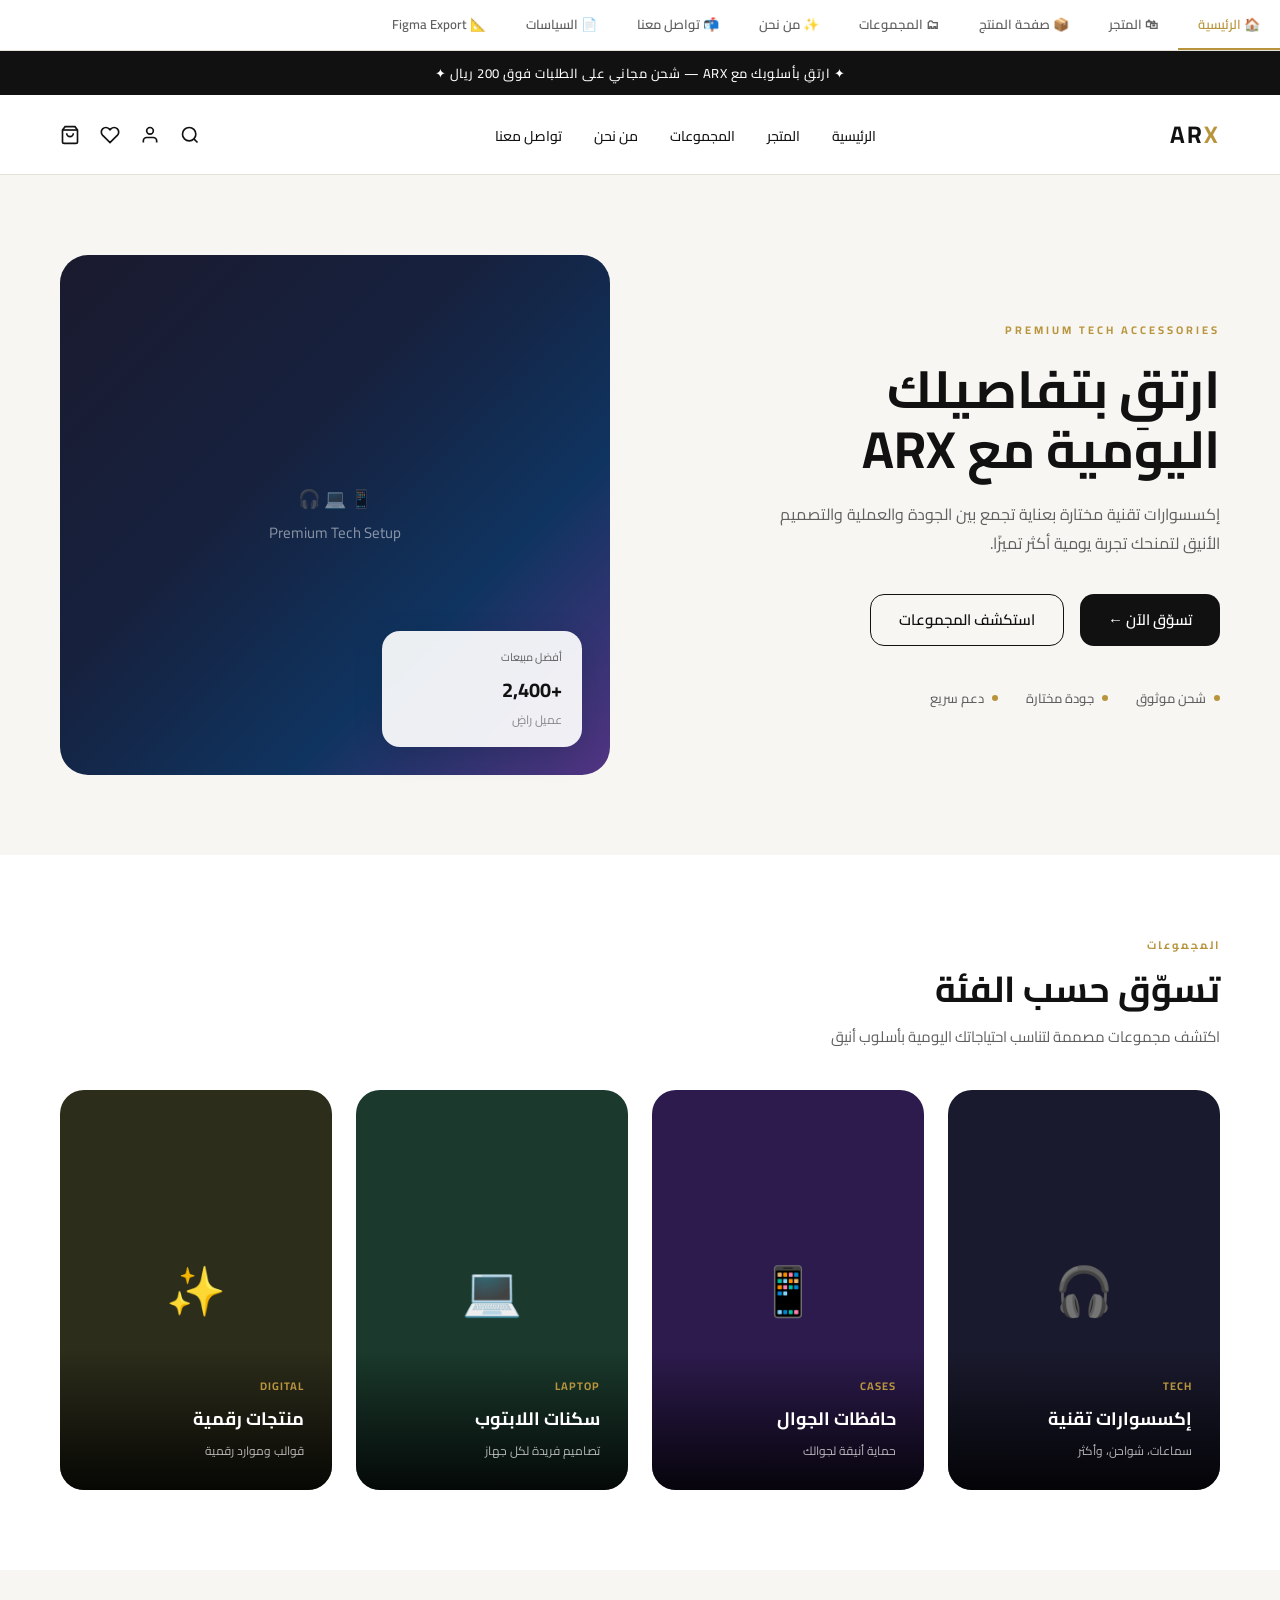
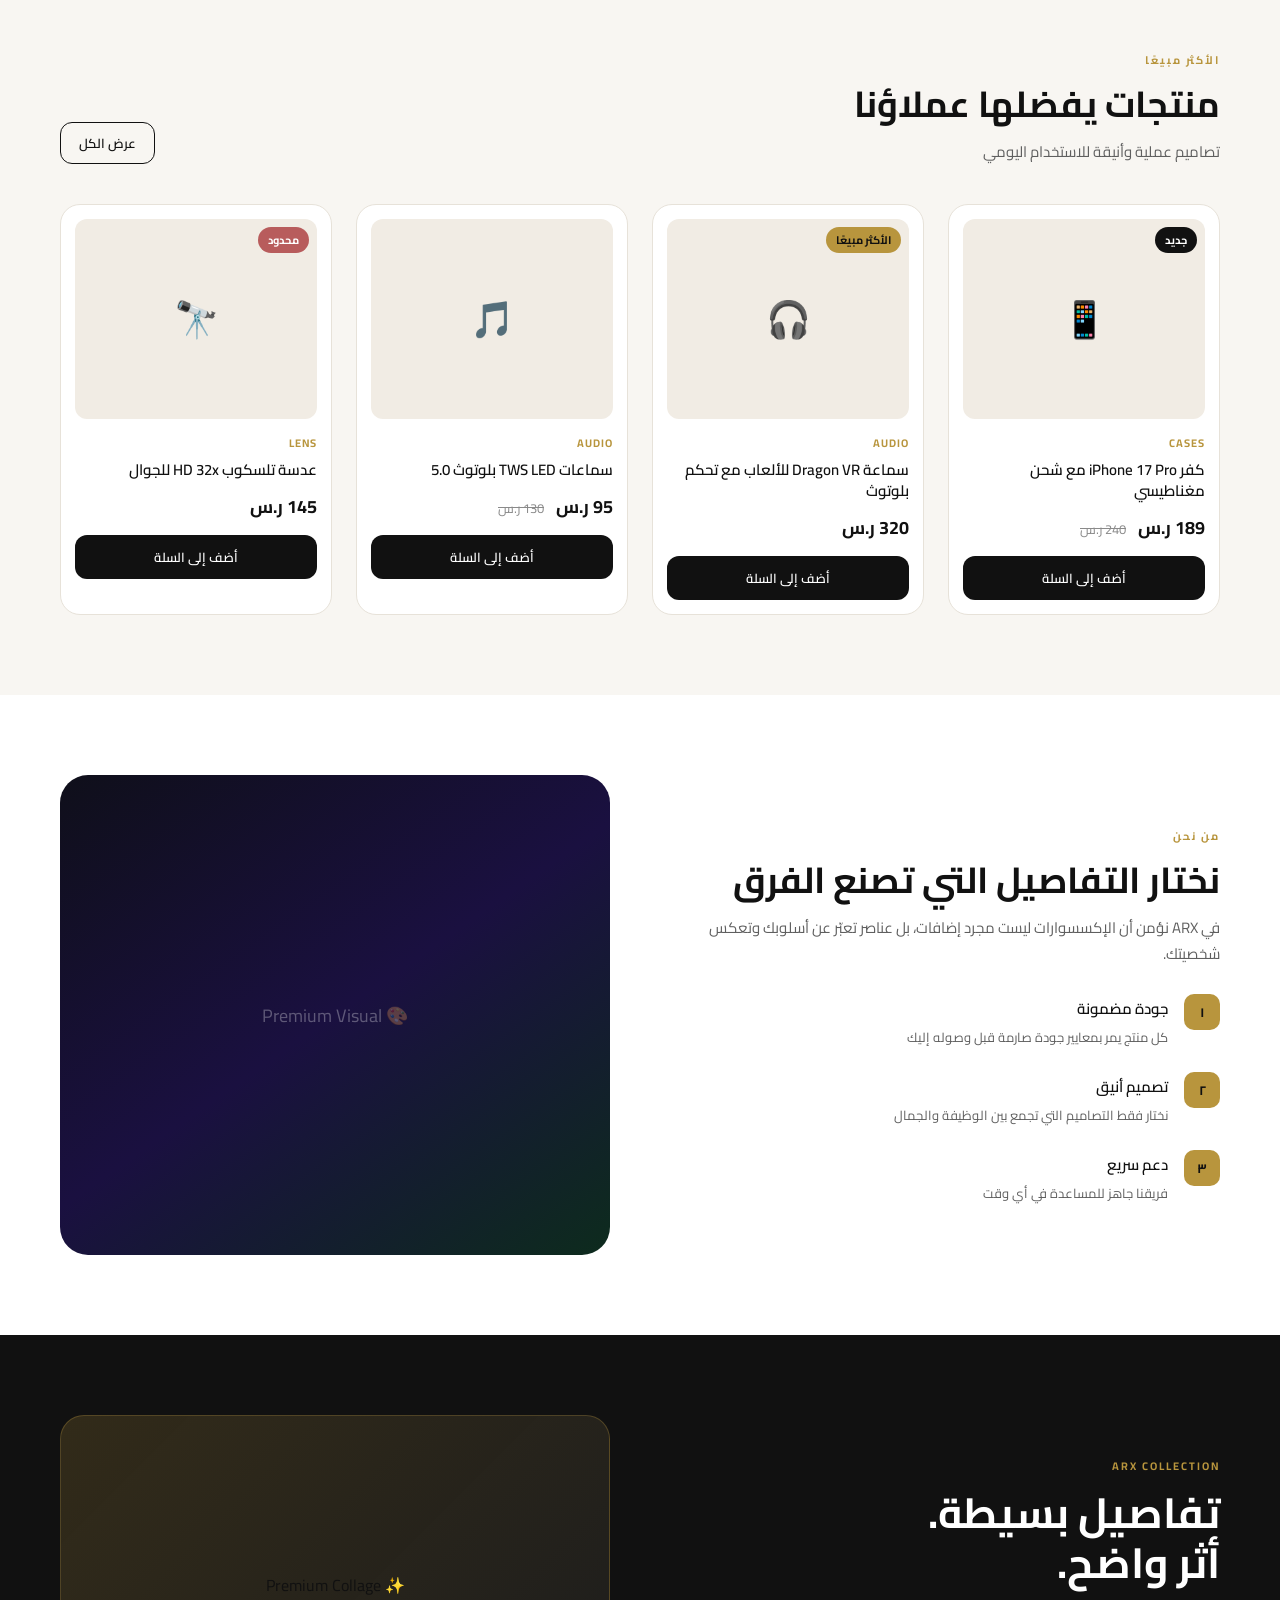
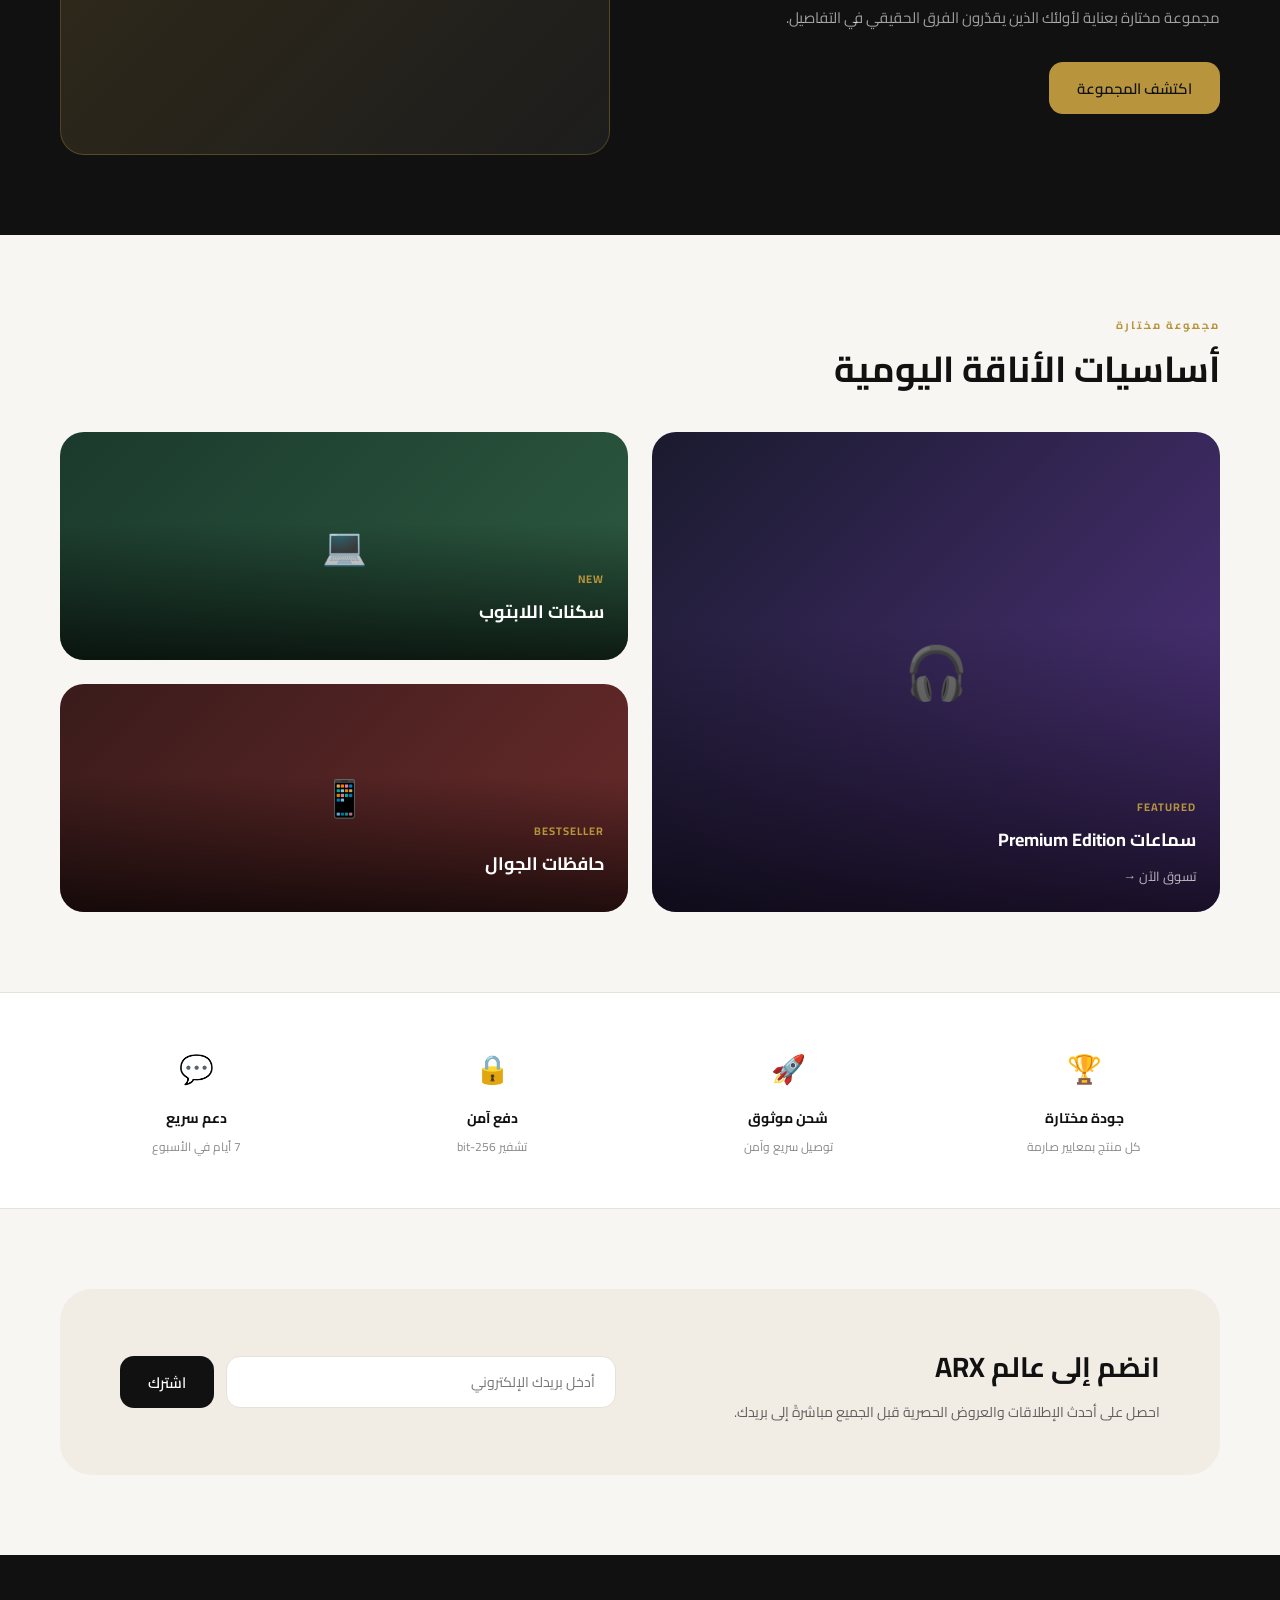
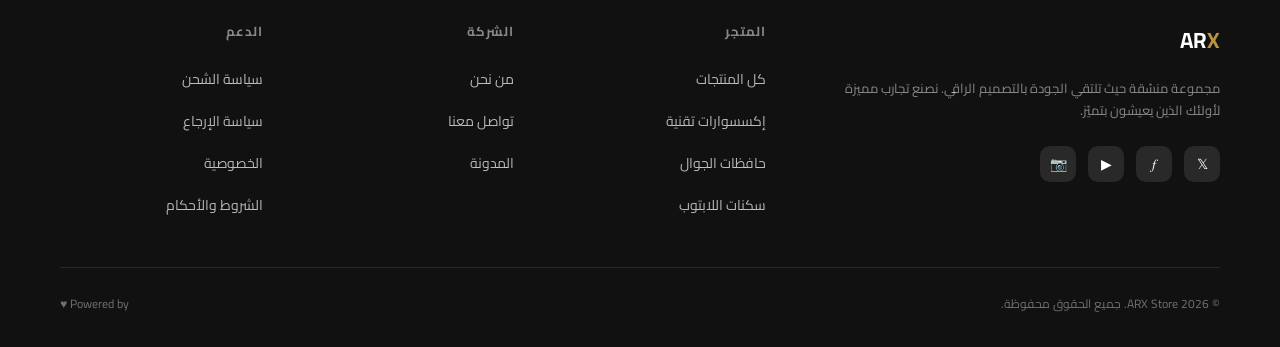
==== index.html @ 36299ff8 "renamed" ====
<!DOCTYPE html>
<html lang="ar" dir="rtl">
<head>
<meta charset="UTF-8">
<meta name="viewport" content="width=device-width, initial-scale=1.0">
<title>ARX — Premium Tech Accessories Redesign</title>
<style>
  @import url('https://fonts.googleapis.com/css2?family=Cairo:wght@400;500;600;700&display=swap');

  *{margin:0;padding:0;box-sizing:border-box;}
  :root{
    --black:#111111;--soft-black:#1C1C1C;--white:#FFFFFF;--warm-white:#F8F6F2;
    --gold:#B8953D;--gold-hover:#A78633;--beige:#E9E2D8;
    --gray:#5F5F5F;--gray2:#8A8A8A;--border:#E7E2D9;--card-bg:#F1ECE4;
    --success:#5E7A64;--error:#B85C5C;
    --r12:12px;--r18:18px;--r24:24px;--r32:32px;
  }
  body{font-family:'Cairo',sans-serif;background:var(--warm-white);color:var(--black);overflow-x:hidden;}

  /* NAV */
  .nav-tabs{display:flex;gap:0;border-bottom:1px solid var(--border);background:#fff;position:sticky;top:0;z-index:999;overflow-x:auto;}
  .nav-tabs button{padding:12px 20px;border:none;background:none;cursor:pointer;font-family:'Cairo',sans-serif;font-size:13px;font-weight:600;color:var(--gray);white-space:nowrap;border-bottom:2px solid transparent;transition:.2s;}
  .nav-tabs button.active{color:var(--gold);border-bottom:2px solid var(--gold);}

  .page{display:none;}
  .page.active{display:block;}

  /* ANNOUNCEMENT */
  .announcement{background:var(--black);color:#fff;text-align:center;padding:10px 20px;font-size:13px;font-weight:500;letter-spacing:.5px;}

  /* NAVBAR */
  .navbar{background:#fff;border-bottom:1px solid var(--border);padding:0 60px;display:flex;align-items:center;justify-content:space-between;height:80px;position:sticky;top:42px;z-index:990;}
  .navbar-logo{font-size:24px;font-weight:700;letter-spacing:2px;color:var(--black);}
  .navbar-logo span{color:var(--gold);}
  .navbar-links{display:flex;gap:32px;list-style:none;}
  .navbar-links a{text-decoration:none;color:var(--black);font-size:14px;font-weight:500;transition:.2s;}
  .navbar-links a:hover{color:var(--gold);}
  .navbar-icons{display:flex;gap:20px;align-items:center;}
  .navbar-icons svg{width:20px;height:20px;stroke:var(--black);fill:none;cursor:pointer;transition:.2s;}
  .navbar-icons svg:hover{stroke:var(--gold);}

  /* BUTTONS */
  .btn-primary{display:inline-flex;align-items:center;gap:8px;padding:0 28px;height:52px;border-radius:14px;background:var(--black);color:#fff;font-family:'Cairo',sans-serif;font-size:15px;font-weight:600;border:none;cursor:pointer;transition:.2s;}
  .btn-primary:hover{background:#333;}
  .btn-secondary{display:inline-flex;align-items:center;gap:8px;padding:0 28px;height:52px;border-radius:14px;background:transparent;color:var(--black);font-family:'Cairo',sans-serif;font-size:15px;font-weight:600;border:1.5px solid var(--black);cursor:pointer;transition:.2s;}
  .btn-secondary:hover{background:var(--black);color:#fff;}
  .btn-gold{display:inline-flex;align-items:center;gap:8px;padding:0 28px;height:52px;border-radius:14px;background:var(--gold);color:var(--black);font-family:'Cairo',sans-serif;font-size:15px;font-weight:600;border:none;cursor:pointer;transition:.2s;}
  .btn-gold:hover{background:var(--gold-hover);}
  .btn-outline-sm{padding:0 18px;height:42px;border-radius:12px;background:transparent;color:var(--black);font-family:'Cairo',sans-serif;font-size:13px;font-weight:600;border:1px solid var(--black);cursor:pointer;}

  /* SECTION LABEL */
  .section-label{font-size:11px;font-weight:700;letter-spacing:2px;color:var(--gold);text-transform:uppercase;margin-bottom:12px;}
  .section-title{font-size:36px;font-weight:700;line-height:1.25;margin-bottom:12px;}
  .section-subtitle{font-size:15px;color:var(--gray);line-height:1.7;}

  /* HERO */
  .hero{padding:80px 60px;display:grid;grid-template-columns:1fr 1fr;gap:60px;align-items:center;min-height:600px;background:var(--warm-white);}
  .hero-content{max-width:480px;}
  .hero-eyebrow{font-size:11px;font-weight:700;letter-spacing:3px;color:var(--gold);text-transform:uppercase;margin-bottom:20px;}
  .hero-title{font-size:52px;font-weight:700;line-height:1.15;margin-bottom:20px;color:var(--black);}
  .hero-subtitle{font-size:16px;color:var(--gray);line-height:1.8;margin-bottom:36px;}
  .hero-btns{display:flex;gap:16px;margin-bottom:40px;flex-wrap:wrap;}
  .hero-trust{display:flex;gap:28px;flex-wrap:wrap;}
  .trust-item{display:flex;align-items:center;gap:8px;font-size:13px;color:var(--gray);font-weight:500;}
  .trust-dot{width:6px;height:6px;border-radius:50%;background:var(--gold);}
  .hero-image-wrap{position:relative;height:520px;}
  .hero-image{width:100%;height:100%;border-radius:28px;background:linear-gradient(135deg,#1a1a2e 0%,#16213e 40%,#0f3460 70%,#533483 100%);display:flex;align-items:center;justify-content:center;overflow:hidden;}
  .hero-image-placeholder{color:#fff;font-size:18px;opacity:.5;text-align:center;}
  .hero-card{position:absolute;bottom:28px;right:28px;background:rgba(255,255,255,.92);backdrop-filter:blur(12px);border-radius:18px;padding:16px 20px;width:200px;box-shadow:0 8px 32px rgba(0,0,0,.12);}
  .hero-card-label{font-size:11px;color:var(--gray);margin-bottom:4px;}
  .hero-card-value{font-size:20px;font-weight:700;}
  .hero-card-sub{font-size:12px;color:var(--gray2);}

  /* CATEGORY SECTION */
  .section-full{padding:80px 60px;}
  .section-bg-white{background:#fff;}
  .section-bg-warm{background:var(--warm-white);}
  .section-bg-black{background:var(--black);}
  .section-head{display:flex;justify-content:space-between;align-items:flex-end;margin-bottom:40px;}
  .section-head-left{max-width:480px;}

  /* CATEGORY CARDS */
  .cat-grid{display:grid;grid-template-columns:repeat(4,1fr);gap:24px;}
  .cat-card{height:400px;border-radius:24px;overflow:hidden;position:relative;cursor:pointer;transition:.3s;}
  .cat-card:hover{transform:translateY(-6px);}
  .cat-card-bg{width:100%;height:100%;display:flex;align-items:center;justify-content:center;font-size:48px;}
  .cat-card-overlay{position:absolute;bottom:0;left:0;right:0;padding:28px;background:linear-gradient(to top,rgba(0,0,0,.85) 0%,transparent 100%);}
  .cat-card-tag{font-size:11px;color:var(--gold);font-weight:700;letter-spacing:1px;margin-bottom:6px;}
  .cat-card-title{font-size:18px;font-weight:700;color:#fff;margin-bottom:4px;}
  .cat-card-desc{font-size:12px;color:rgba(255,255,255,.7);}
  .cat-colors{background:#1a1a2e;} .cat-c2{background:#2d1b4e;} .cat-c3{background:#1b3a2d;} .cat-c4{background:#2d2d1b;}

  /* PRODUCT CARDS */
  .prod-grid{display:grid;grid-template-columns:repeat(4,1fr);gap:24px;}
  .prod-card{background:#fff;border-radius:20px;border:1px solid var(--border);padding:14px;cursor:pointer;transition:.3s;position:relative;}
  .prod-card:hover{transform:translateY(-4px);box-shadow:0 12px 40px rgba(0,0,0,.1);}
  .prod-img{height:200px;border-radius:12px;display:flex;align-items:center;justify-content:center;font-size:36px;margin-bottom:14px;background:var(--card-bg);}
  .prod-badge{position:absolute;top:22px;right:22px;height:26px;border-radius:999px;padding:0 10px;font-size:11px;font-weight:700;display:flex;align-items:center;}
  .badge-new{background:var(--black);color:#fff;}
  .badge-best{background:var(--gold);color:var(--black);}
  .badge-limited{background:var(--error);color:#fff;}
  .prod-cat{font-size:11px;color:var(--gold);font-weight:700;letter-spacing:1px;margin-bottom:6px;}
  .prod-name{font-size:15px;font-weight:600;margin-bottom:10px;line-height:1.4;}
  .prod-price{font-size:18px;font-weight:700;margin-bottom:12px;}
  .prod-price span{font-size:13px;color:var(--gray2);font-weight:400;margin-right:8px;text-decoration:line-through;}
  .prod-add{width:100%;height:44px;border-radius:12px;background:var(--black);color:#fff;font-family:'Cairo',sans-serif;font-size:13px;font-weight:600;border:none;cursor:pointer;transition:.2s;}
  .prod-add:hover{background:var(--gold);color:var(--black);}

  /* FEATURE CARDS */
  .feat-grid{display:grid;grid-template-columns:repeat(4,1fr);gap:20px;margin-top:40px;}
  .feat-card{background:#fff;border-radius:20px;padding:28px 24px;border:1px solid var(--border);}
  .feat-icon{width:48px;height:48px;border-radius:14px;background:var(--card-bg);display:flex;align-items:center;justify-content:center;font-size:22px;margin-bottom:16px;}
  .feat-title{font-size:15px;font-weight:700;margin-bottom:8px;}
  .feat-desc{font-size:13px;color:var(--gray);line-height:1.6;}

  /* WHY ARX */
  .why-grid{display:grid;grid-template-columns:1fr 1fr;gap:60px;align-items:center;}
  .why-items{display:flex;flex-direction:column;gap:24px;margin-top:28px;}
  .why-item{display:flex;gap:16px;align-items:flex-start;}
  .why-num{width:36px;height:36px;border-radius:10px;background:var(--gold);color:var(--black);font-weight:700;font-size:13px;display:flex;align-items:center;justify-content:center;flex-shrink:0;}
  .why-item-title{font-size:15px;font-weight:600;margin-bottom:4px;}
  .why-item-desc{font-size:13px;color:var(--gray);line-height:1.6;}
  .why-image{height:480px;border-radius:28px;background:linear-gradient(145deg,#0f0f1a,#1a1040,#0d2b1d);display:flex;align-items:center;justify-content:center;font-size:18px;color:rgba(255,255,255,.3);}

  /* PREMIUM BANNER */
  .premium-banner{padding:80px 60px;display:grid;grid-template-columns:1fr 1fr;gap:60px;align-items:center;}
  .premium-text .section-label{color:var(--gold);}
  .premium-title{font-size:42px;font-weight:700;line-height:1.2;margin-bottom:16px;color:#fff;}
  .premium-desc{font-size:15px;color:rgba(255,255,255,.6);margin-bottom:32px;line-height:1.7;}
  .premium-visual{height:340px;border-radius:24px;background:linear-gradient(135deg,rgba(184,149,61,.2),rgba(255,255,255,.05));border:1px solid rgba(184,149,61,.3);display:flex;align-items:center;justify-content:center;}

  /* TRUST BAR */
  .trust-bar{display:grid;grid-template-columns:repeat(4,1fr);gap:24px;padding:50px 60px;background:#fff;border-top:1px solid var(--border);border-bottom:1px solid var(--border);}
  .trust-item-center{text-align:center;}
  .trust-icon{font-size:28px;margin-bottom:10px;}
  .trust-name{font-size:14px;font-weight:700;margin-bottom:4px;}
  .trust-desc-sm{font-size:12px;color:var(--gray2);}

  /* NEWSLETTER */
  .newsletter{padding:80px 60px;}
  .newsletter-box{background:var(--card-bg);border-radius:32px;padding:52px 60px;display:grid;grid-template-columns:1fr 1fr;gap:48px;align-items:center;}
  .nl-title{font-size:28px;font-weight:700;margin-bottom:8px;}
  .nl-desc{font-size:14px;color:var(--gray);line-height:1.6;}
  .nl-form{display:flex;gap:12px;}
  .nl-input{flex:1;height:52px;border-radius:14px;border:1px solid var(--border);padding:0 20px;font-family:'Cairo',sans-serif;font-size:14px;background:#fff;outline:none;}
  .nl-input:focus{border-color:var(--gold);}

  /* FOOTER */
  .footer{background:var(--black);color:#fff;padding:64px 60px 32px;}
  .footer-grid{display:grid;grid-template-columns:2fr 1fr 1fr 1fr;gap:48px;margin-bottom:48px;}
  .footer-brand{font-size:22px;font-weight:700;margin-bottom:16px;}
  .footer-brand span{color:var(--gold);}
  .footer-tagline{font-size:13px;color:rgba(255,255,255,.5);line-height:1.7;margin-bottom:24px;}
  .footer-social{display:flex;gap:12px;}
  .social-btn{width:36px;height:36px;border-radius:10px;background:rgba(255,255,255,.1);display:flex;align-items:center;justify-content:center;cursor:pointer;font-size:14px;transition:.2s;}
  .social-btn:hover{background:var(--gold);color:var(--black);}
  .footer-col-title{font-size:13px;font-weight:700;color:rgba(255,255,255,.5);letter-spacing:1px;text-transform:uppercase;margin-bottom:20px;}
  .footer-links{list-style:none;display:flex;flex-direction:column;gap:12px;}
  .footer-links a{color:rgba(255,255,255,.7);text-decoration:none;font-size:14px;transition:.2s;}
  .footer-links a:hover{color:var(--gold);}
  .footer-bar{border-top:1px solid rgba(255,255,255,.1);padding-top:24px;display:flex;justify-content:space-between;align-items:center;font-size:12px;color:rgba(255,255,255,.4);}

  /* PAGE HEADER */
  .page-header{padding:60px 60px 40px;background:#fff;border-bottom:1px solid var(--border);}
  .breadcrumb{font-size:12px;color:var(--gray2);margin-bottom:16px;}
  .breadcrumb span{color:var(--gold);}
  .page-header h1{font-size:42px;font-weight:700;margin-bottom:8px;}
  .page-header p{font-size:15px;color:var(--gray);}

  /* SHOP */
  .shop-layout{display:grid;grid-template-columns:260px 1fr;gap:40px;padding:40px 60px;}
  .sidebar{position:sticky;top:140px;}
  .sidebar-section{margin-bottom:32px;}
  .sidebar-title{font-size:13px;font-weight:700;margin-bottom:16px;color:var(--black);}
  .filter-item{display:flex;align-items:center;gap:10px;margin-bottom:10px;cursor:pointer;font-size:13px;color:var(--gray);}
  .filter-check{width:16px;height:16px;border-radius:4px;border:1.5px solid var(--border);display:flex;align-items:center;justify-content:center;flex-shrink:0;}
  .filter-check.checked{background:var(--black);border-color:var(--black);color:#fff;font-size:10px;}
  .filter-sort{display:flex;align-items:center;justify-content:space-between;padding:12px 60px;background:#fff;border-bottom:1px solid var(--border);font-size:13px;}
  .sort-select{padding:6px 12px;border-radius:8px;border:1px solid var(--border);font-family:'Cairo',sans-serif;font-size:12px;}
  .shop-grid{display:grid;grid-template-columns:repeat(3,1fr);gap:24px;}

  /* PRODUCT PAGE */
  .product-layout{display:grid;grid-template-columns:1fr 1fr;gap:60px;padding:48px 60px;}
  .prod-gallery-main{height:520px;border-radius:24px;background:var(--card-bg);display:flex;align-items:center;justify-content:center;font-size:64px;margin-bottom:16px;}
  .prod-thumbs{display:grid;grid-template-columns:repeat(4,1fr);gap:12px;}
  .prod-thumb{height:80px;border-radius:12px;background:var(--card-bg);display:flex;align-items:center;justify-content:center;font-size:24px;cursor:pointer;border:2px solid transparent;transition:.2s;}
  .prod-thumb.active{border-color:var(--gold);}
  .prod-detail-cat{font-size:11px;color:var(--gold);font-weight:700;letter-spacing:2px;margin-bottom:12px;}
  .prod-detail-title{font-size:32px;font-weight:700;margin-bottom:16px;line-height:1.25;}
  .prod-detail-price{font-size:36px;font-weight:700;margin-bottom:20px;}
  .prod-detail-price .original{font-size:18px;color:var(--gray2);text-decoration:line-through;font-weight:400;margin-right:12px;}
  .prod-desc{font-size:14px;color:var(--gray);line-height:1.8;margin-bottom:28px;padding-bottom:28px;border-bottom:1px solid var(--border);}
  .variant-label{font-size:12px;font-weight:700;margin-bottom:10px;}
  .variant-options{display:flex;gap:10px;margin-bottom:24px;flex-wrap:wrap;}
  .variant-btn{padding:8px 16px;border-radius:10px;border:1.5px solid var(--border);font-family:'Cairo',sans-serif;font-size:13px;cursor:pointer;background:#fff;transition:.2s;}
  .variant-btn.active{border-color:var(--black);background:var(--black);color:#fff;}
  .qty-row{display:flex;align-items:center;gap:12px;margin-bottom:24px;}
  .qty-ctrl{display:flex;align-items:center;border:1.5px solid var(--border);border-radius:12px;overflow:hidden;}
  .qty-btn{width:40px;height:44px;border:none;background:none;font-size:18px;cursor:pointer;}
  .qty-val{width:48px;text-align:center;font-size:15px;font-weight:600;}
  .prod-actions{display:flex;flex-direction:column;gap:12px;margin-bottom:28px;}
  .btn-cart{width:100%;height:54px;border-radius:14px;background:var(--black);color:#fff;font-family:'Cairo',sans-serif;font-size:16px;font-weight:700;border:none;cursor:pointer;transition:.2s;}
  .btn-cart:hover{background:var(--soft-black);}
  .btn-buy{width:100%;height:54px;border-radius:14px;background:var(--gold);color:var(--black);font-family:'Cairo',sans-serif;font-size:16px;font-weight:700;border:none;cursor:pointer;}
  .prod-trust-row{display:flex;gap:20px;flex-wrap:wrap;}
  .prod-trust-tag{display:flex;align-items:center;gap:6px;font-size:12px;color:var(--gray);}

  /* TABS */
  .tabs{border-bottom:1px solid var(--border);display:flex;gap:0;padding:0 60px;background:#fff;}
  .tab-btn{padding:16px 24px;border:none;background:none;font-family:'Cairo',sans-serif;font-size:14px;font-weight:600;cursor:pointer;color:var(--gray);border-bottom:2px solid transparent;transition:.2s;}
  .tab-btn.active{color:var(--black);border-bottom-color:var(--black);}
  .tab-content{padding:40px 60px;background:#fff;}
  .tab-panel{display:none;}
  .tab-panel.active{display:block;}
  .policy-block{background:#fff;border:1px solid var(--border);border-radius:18px;padding:28px;margin-bottom:20px;}
  .policy-block h3{font-size:16px;font-weight:700;margin-bottom:12px;}
  .policy-block p{font-size:14px;color:var(--gray);line-height:1.8;}

  /* ABOUT */
  .about-hero{padding:80px 60px;display:grid;grid-template-columns:1fr 1fr;gap:60px;align-items:center;background:#fff;}
  .about-hero-title{font-size:52px;font-weight:700;line-height:1.15;margin-bottom:20px;}
  .about-hero-desc{font-size:16px;color:var(--gray);line-height:1.8;}
  .about-image{height:440px;border-radius:28px;background:linear-gradient(135deg,#1a1a2e,#533483);display:flex;align-items:center;justify-content:center;}
  .values-section{padding:80px 60px;background:var(--warm-white);}
  .values-grid{display:grid;grid-template-columns:repeat(4,1fr);gap:24px;margin-top:48px;}
  .value-card{background:#fff;border-radius:20px;padding:32px 24px;border:1px solid var(--border);text-align:center;}
  .value-icon{font-size:36px;margin-bottom:16px;}
  .value-title{font-size:16px;font-weight:700;margin-bottom:8px;}
  .value-desc{font-size:13px;color:var(--gray);line-height:1.6;}

  /* CONTACT */
  .contact-layout{display:grid;grid-template-columns:1fr 1.5fr;gap:48px;padding:48px 60px;}
  .contact-cards{display:flex;flex-direction:column;gap:16px;}
  .contact-card{background:#fff;border:1px solid var(--border);border-radius:18px;padding:24px;display:flex;gap:16px;align-items:flex-start;}
  .contact-icon{width:44px;height:44px;border-radius:14px;background:var(--card-bg);display:flex;align-items:center;justify-content:center;font-size:20px;flex-shrink:0;}
  .contact-card-title{font-size:14px;font-weight:700;margin-bottom:4px;}
  .contact-card-val{font-size:13px;color:var(--gray);}
  .contact-form-wrap{background:#fff;border:1px solid var(--border);border-radius:24px;padding:36px;}
  .form-row{display:grid;grid-template-columns:1fr 1fr;gap:16px;margin-bottom:16px;}
  .form-group{display:flex;flex-direction:column;gap:6px;margin-bottom:16px;}
  .form-label{font-size:12px;font-weight:700;color:var(--gray);}
  .form-input{height:52px;border-radius:14px;border:1px solid var(--border);padding:0 16px;font-family:'Cairo',sans-serif;font-size:14px;outline:none;transition:.2s;}
  .form-input:focus{border-color:var(--gold);}
  .form-textarea{height:140px;border-radius:14px;border:1px solid var(--border);padding:16px;font-family:'Cairo',sans-serif;font-size:14px;outline:none;resize:none;width:100%;transition:.2s;}
  .form-textarea:focus{border-color:var(--gold);}

  /* POLICIES */
  .policies-layout{display:grid;grid-template-columns:220px 1fr;gap:48px;padding:48px 60px;}
  .policy-nav{position:sticky;top:140px;}
  .policy-nav-item{display:block;padding:10px 14px;border-radius:10px;font-size:13px;font-weight:600;color:var(--gray);cursor:pointer;text-decoration:none;transition:.2s;margin-bottom:4px;}
  .policy-nav-item:hover,.policy-nav-item.active{background:var(--card-bg);color:var(--black);}
  .policy-nav-item.active{color:var(--gold);}

  /* DIVIDER */
  .section-divider{height:1px;background:var(--border);margin:0 60px;}

  /* FEATURED */
  .featured-grid{display:grid;grid-template-columns:1fr 1fr;gap:24px;}
  .feat-large{height:480px;border-radius:24px;overflow:hidden;position:relative;cursor:pointer;}
  .feat-stack{display:flex;flex-direction:column;gap:24px;}
  .feat-small{height:228px;border-radius:24px;overflow:hidden;position:relative;cursor:pointer;}
  .feat-card-bg{width:100%;height:100%;display:flex;align-items:center;justify-content:center;font-size:52px;}
  .feat-card-bg-sm{width:100%;height:100%;display:flex;align-items:center;justify-content:center;font-size:36px;}
  .feat-overlay{position:absolute;inset:0;background:linear-gradient(to top,rgba(0,0,0,.7) 0%,transparent 60%);padding:24px;display:flex;flex-direction:column;justify-content:flex-end;}
  .feat-overlay-label{font-size:11px;color:var(--gold);font-weight:700;letter-spacing:1px;margin-bottom:6px;}
  .feat-overlay-title{font-size:18px;font-weight:700;color:#fff;margin-bottom:8px;}
  .feat-overlay-link{font-size:13px;color:rgba(255,255,255,.7);}

  /* PAGINATION */
  .pagination{display:flex;justify-content:center;gap:8px;padding:40px 0;}
  .page-btn{width:40px;height:40px;border-radius:10px;border:1px solid var(--border);background:#fff;font-family:'Cairo',sans-serif;font-size:14px;cursor:pointer;transition:.2s;}
  .page-btn.active{background:var(--black);color:#fff;border-color:var(--black);}
  .page-btn:hover:not(.active){background:var(--card-bg);}

  /* FIGMA EXPORT */
  .figma-banner{background:linear-gradient(135deg,#1a1a2e,#533483);color:#fff;padding:24px 60px;display:flex;align-items:center;justify-content:space-between;}
  .figma-text h3{font-size:18px;font-weight:700;margin-bottom:4px;}
  .figma-text p{font-size:13px;opacity:.7;}
  .figma-btn{padding:0 28px;height:46px;border-radius:12px;background:var(--gold);color:var(--black);font-family:'Cairo',sans-serif;font-weight:700;font-size:14px;border:none;cursor:pointer;}

  /* COLLECTIONS */
  .collections-grid{display:grid;grid-template-columns:repeat(3,1fr);gap:28px;padding:40px 60px;}
  .coll-card{border-radius:24px;overflow:hidden;height:380px;position:relative;cursor:pointer;transition:.3s;}
  .coll-card:hover{transform:translateY(-6px);}
  .coll-bg{width:100%;height:100%;display:flex;align-items:center;justify-content:center;font-size:56px;}
  .coll-overlay{position:absolute;inset:0;background:linear-gradient(to top,rgba(0,0,0,.82) 0%,transparent 55%);padding:28px;display:flex;flex-direction:column;justify-content:flex-end;}
  .coll-tag{font-size:11px;color:var(--gold);font-weight:700;letter-spacing:1px;margin-bottom:8px;}
  .coll-title{font-size:22px;font-weight:700;color:#fff;margin-bottom:8px;}
  .coll-desc{font-size:13px;color:rgba(255,255,255,.65);margin-bottom:16px;}
  .coll-cta{display:inline-flex;align-items:center;gap:6px;font-size:13px;font-weight:700;color:#fff;border-bottom:1px solid rgba(255,255,255,.4);padding-bottom:2px;}
</style>
</head>
<body>

<!-- PAGE NAVIGATION TABS -->
<div class="nav-tabs">
  <button class="active" onclick="showPage('home',this)">🏠 الرئيسية</button>
  <button onclick="showPage('shop',this)">🛍 المتجر</button>
  <button onclick="showPage('product',this)">📦 صفحة المنتج</button>
  <button onclick="showPage('collections',this)">🗂 المجموعات</button>
  <button onclick="showPage('about',this)">✨ من نحن</button>
  <button onclick="showPage('contact',this)">📬 تواصل معنا</button>
  <button onclick="showPage('policies',this)">📄 السياسات</button>
  <button onclick="showPage('figma',this)">📐 Figma Export</button>
</div>

<!-- ===== HOME ===== -->
<div id="page-home" class="page active">

  <div class="announcement">✦ ارتقِ بأسلوبك مع ARX — شحن مجاني على الطلبات فوق 200 ريال ✦</div>

  <nav class="navbar">
    <div class="navbar-logo">AR<span>X</span></div>
    <ul class="navbar-links">
      <li><a href="#">الرئيسية</a></li>
      <li><a href="#">المتجر</a></li>
      <li><a href="#">المجموعات</a></li>
      <li><a href="#">من نحن</a></li>
      <li><a href="#">تواصل معنا</a></li>
    </ul>
    <div class="navbar-icons">
      <svg viewBox="0 0 24 24" stroke-width="2"><circle cx="11" cy="11" r="8"/><path d="M21 21l-4.35-4.35"/></svg>
      <svg viewBox="0 0 24 24" stroke-width="2"><path d="M20 21v-2a4 4 0 0 0-4-4H8a4 4 0 0 0-4 4v2"/><circle cx="12" cy="7" r="4"/></svg>
      <svg viewBox="0 0 24 24" stroke-width="2"><path d="M20.84 4.61a5.5 5.5 0 0 0-7.78 0L12 5.67l-1.06-1.06a5.5 5.5 0 0 0-7.78 7.78l1.06 1.06L12 21.23l7.78-7.78 1.06-1.06a5.5 5.5 0 0 0 0-7.78z"/></svg>
      <svg viewBox="0 0 24 24" stroke-width="2"><path d="M6 2L3 6v14a2 2 0 0 0 2 2h14a2 2 0 0 0 2-2V6l-3-4z"/><line x1="3" y1="6" x2="21" y2="6"/><path d="M16 10a4 4 0 0 1-8 0"/></svg>
    </div>
  </nav>

  <!-- HERO -->
  <section class="hero">
    <div class="hero-content">
      <div class="hero-eyebrow">PREMIUM TECH ACCESSORIES</div>
      <h1 class="hero-title">ارتقِ بتفاصيلك اليومية مع ARX</h1>
      <p class="hero-subtitle">إكسسوارات تقنية مختارة بعناية تجمع بين الجودة والعملية والتصميم الأنيق لتمنحك تجربة يومية أكثر تميزًا.</p>
      <div class="hero-btns">
        <button class="btn-primary">تسوّق الآن ←</button>
        <button class="btn-secondary">استكشف المجموعات</button>
      </div>
      <div class="hero-trust">
        <div class="trust-item"><div class="trust-dot"></div>شحن موثوق</div>
        <div class="trust-item"><div class="trust-dot"></div>جودة مختارة</div>
        <div class="trust-item"><div class="trust-dot"></div>دعم سريع</div>
      </div>
    </div>
    <div class="hero-image-wrap">
      <div class="hero-image">
        <div class="hero-image-placeholder">📱 💻 🎧<br><small>Premium Tech Setup</small></div>
      </div>
      <div class="hero-card">
        <div class="hero-card-label">أفضل مبيعات</div>
        <div class="hero-card-value">+2,400</div>
        <div class="hero-card-sub">عميل راضٍ</div>
      </div>
    </div>
  </section>

  <!-- CATEGORIES -->
  <section class="section-full section-bg-white">
    <div class="section-head">
      <div class="section-head-left">
        <div class="section-label">المجموعات</div>
        <h2 class="section-title">تسوّق حسب الفئة</h2>
        <p class="section-subtitle">اكتشف مجموعات مصممة لتناسب احتياجاتك اليومية بأسلوب أنيق</p>
      </div>
    </div>
    <div class="cat-grid">
      <div class="cat-card cat-colors">
        <div class="cat-card-bg cat-colors">🎧</div>
        <div class="cat-card-overlay">
          <div class="cat-card-tag">TECH</div>
          <div class="cat-card-title">إكسسوارات تقنية</div>
          <div class="cat-card-desc">سماعات، شواحن، وأكثر</div>
        </div>
      </div>
      <div class="cat-card cat-c2">
        <div class="cat-card-bg cat-c2">📱</div>
        <div class="cat-card-overlay">
          <div class="cat-card-tag">CASES</div>
          <div class="cat-card-title">حافظات الجوال</div>
          <div class="cat-card-desc">حماية أنيقة لجوالك</div>
        </div>
      </div>
      <div class="cat-card cat-c3">
        <div class="cat-card-bg cat-c3">💻</div>
        <div class="cat-card-overlay">
          <div class="cat-card-tag">LAPTOP</div>
          <div class="cat-card-title">سكنات اللابتوب</div>
          <div class="cat-card-desc">تصاميم فريدة لكل جهاز</div>
        </div>
      </div>
      <div class="cat-card cat-c4">
        <div class="cat-card-bg cat-c4">✨</div>
        <div class="cat-card-overlay">
          <div class="cat-card-tag">DIGITAL</div>
          <div class="cat-card-title">منتجات رقمية</div>
          <div class="cat-card-desc">قوالب وموارد رقمية</div>
        </div>
      </div>
    </div>
  </section>

  <!-- BEST SELLERS -->
  <section class="section-full section-bg-warm">
    <div class="section-head">
      <div class="section-head-left">
        <div class="section-label">الأكثر مبيعًا</div>
        <h2 class="section-title">منتجات يفضلها عملاؤنا</h2>
        <p class="section-subtitle">تصاميم عملية وأنيقة للاستخدام اليومي</p>
      </div>
      <button class="btn-outline-sm">عرض الكل</button>
    </div>
    <div class="prod-grid">
      <div class="prod-card">
        <div class="prod-badge badge-new">جديد</div>
        <div class="prod-img">📱</div>
        <div class="prod-cat">CASES</div>
        <div class="prod-name">كفر iPhone 17 Pro مع شحن مغناطيسي</div>
        <div class="prod-price">189 ر.س <span>240 ر.س</span></div>
        <button class="prod-add">أضف إلى السلة</button>
      </div>
      <div class="prod-card">
        <div class="prod-badge badge-best">الأكثر مبيعًا</div>
        <div class="prod-img">🎧</div>
        <div class="prod-cat">AUDIO</div>
        <div class="prod-name">سماعة Dragon VR للألعاب مع تحكم بلوتوث</div>
        <div class="prod-price">320 ر.س</div>
        <button class="prod-add">أضف إلى السلة</button>
      </div>
      <div class="prod-card">
        <div class="prod-img">🎵</div>
        <div class="prod-cat">AUDIO</div>
        <div class="prod-name">سماعات TWS LED بلوتوث 5.0</div>
        <div class="prod-price">95 ر.س <span>130 ر.س</span></div>
        <button class="prod-add">أضف إلى السلة</button>
      </div>
      <div class="prod-card">
        <div class="prod-badge badge-limited">محدود</div>
        <div class="prod-img">🔭</div>
        <div class="prod-cat">LENS</div>
        <div class="prod-name">عدسة تلسكوب HD 32x للجوال</div>
        <div class="prod-price">145 ر.س</div>
        <button class="prod-add">أضف إلى السلة</button>
      </div>
    </div>
  </section>

  <!-- WHY ARX -->
  <section class="section-full section-bg-white">
    <div class="why-grid">
      <div>
        <div class="section-label">من نحن</div>
        <h2 class="section-title">نختار التفاصيل التي تصنع الفرق</h2>
        <p class="section-subtitle">في ARX نؤمن أن الإكسسوارات ليست مجرد إضافات، بل عناصر تعبّر عن أسلوبك وتعكس شخصيتك.</p>
        <div class="why-items">
          <div class="why-item">
            <div class="why-num">١</div>
            <div><div class="why-item-title">جودة مضمونة</div><div class="why-item-desc">كل منتج يمر بمعايير جودة صارمة قبل وصوله إليك</div></div>
          </div>
          <div class="why-item">
            <div class="why-num">٢</div>
            <div><div class="why-item-title">تصميم أنيق</div><div class="why-item-desc">نختار فقط التصاميم التي تجمع بين الوظيفة والجمال</div></div>
          </div>
          <div class="why-item">
            <div class="why-num">٣</div>
            <div><div class="why-item-title">دعم سريع</div><div class="why-item-desc">فريقنا جاهز للمساعدة في أي وقت</div></div>
          </div>
        </div>
      </div>
      <div class="why-image">🎨 Premium Visual</div>
    </div>
  </section>

  <!-- PREMIUM BANNER -->
  <section class="section-bg-black">
    <div class="premium-banner">
      <div class="premium-text">
        <div class="section-label">ARX COLLECTION</div>
        <h2 class="premium-title">تفاصيل بسيطة.<br>أثر واضح.</h2>
        <p class="premium-desc">مجموعة مختارة بعناية لأولئك الذين يقدّرون الفرق الحقيقي في التفاصيل.</p>
        <button class="btn-gold">اكتشف المجموعة</button>
      </div>
      <div class="premium-visual">✨ Premium Collage</div>
    </div>
  </section>

  <!-- FEATURED COLLECTION -->
  <section class="section-full section-bg-warm">
    <div style="margin-bottom:40px">
      <div class="section-label">مجموعة مختارة</div>
      <h2 class="section-title">أساسيات الأناقة اليومية</h2>
    </div>
    <div class="featured-grid">
      <div class="feat-large" style="background:linear-gradient(135deg,#1a1a2e,#533483)">
        <div class="feat-card-bg">🎧</div>
        <div class="feat-overlay">
          <div class="feat-overlay-label">FEATURED</div>
          <div class="feat-overlay-title">سماعات Premium Edition</div>
          <div class="feat-overlay-link">تسوق الآن →</div>
        </div>
      </div>
      <div class="feat-stack">
        <div class="feat-small" style="background:linear-gradient(135deg,#1b3a2d,#2d5a40)">
          <div class="feat-card-bg-sm">💻</div>
          <div class="feat-overlay">
            <div class="feat-overlay-label">NEW</div>
            <div class="feat-overlay-title">سكنات اللابتوب</div>
          </div>
        </div>
        <div class="feat-small" style="background:linear-gradient(135deg,#3a1b1b,#6b2b2b)">
          <div class="feat-card-bg-sm">📱</div>
          <div class="feat-overlay">
            <div class="feat-overlay-label">BESTSELLER</div>
            <div class="feat-overlay-title">حافظات الجوال</div>
          </div>
        </div>
      </div>
    </div>
  </section>

  <!-- TRUST BAR -->
  <div class="trust-bar">
    <div class="trust-item-center"><div class="trust-icon">🏆</div><div class="trust-name">جودة مختارة</div><div class="trust-desc-sm">كل منتج بمعايير صارمة</div></div>
    <div class="trust-item-center"><div class="trust-icon">🚀</div><div class="trust-name">شحن موثوق</div><div class="trust-desc-sm">توصيل سريع وآمن</div></div>
    <div class="trust-item-center"><div class="trust-icon">🔒</div><div class="trust-name">دفع آمن</div><div class="trust-desc-sm">تشفير 256-bit</div></div>
    <div class="trust-item-center"><div class="trust-icon">💬</div><div class="trust-name">دعم سريع</div><div class="trust-desc-sm">7 أيام في الأسبوع</div></div>
  </div>

  <!-- NEWSLETTER -->
  <div class="newsletter section-bg-warm">
    <div class="newsletter-box">
      <div>
        <h3 class="nl-title">انضم إلى عالم ARX</h3>
        <p class="nl-desc">احصل على أحدث الإطلاقات والعروض الحصرية قبل الجميع مباشرةً إلى بريدك.</p>
      </div>
      <div>
        <div class="nl-form">
          <input class="nl-input" type="email" placeholder="أدخل بريدك الإلكتروني" />
          <button class="btn-primary">اشترك</button>
        </div>
      </div>
    </div>
  </div>

  <!-- FOOTER -->
  <footer class="footer">
    <div class="footer-grid">
      <div>
        <div class="footer-brand">AR<span>X</span></div>
        <p class="footer-tagline">مجموعة منسّقة حيث تلتقي الجودة بالتصميم الراقي. نصنع تجارب مميزة لأولئك الذين يعيشون بتميّز.</p>
        <div class="footer-social">
          <div class="social-btn">𝕏</div>
          <div class="social-btn">𝑓</div>
          <div class="social-btn">▶</div>
          <div class="social-btn">📷</div>
        </div>
      </div>
      <div>
        <div class="footer-col-title">المتجر</div>
        <ul class="footer-links">
          <li><a href="#">كل المنتجات</a></li>
          <li><a href="#">إكسسوارات تقنية</a></li>
          <li><a href="#">حافظات الجوال</a></li>
          <li><a href="#">سكنات اللابتوب</a></li>
        </ul>
      </div>
      <div>
        <div class="footer-col-title">الشركة</div>
        <ul class="footer-links">
          <li><a href="#">من نحن</a></li>
          <li><a href="#">تواصل معنا</a></li>
          <li><a href="#">المدونة</a></li>
        </ul>
      </div>
      <div>
        <div class="footer-col-title">الدعم</div>
        <ul class="footer-links">
          <li><a href="#">سياسة الشحن</a></li>
          <li><a href="#">سياسة الإرجاع</a></li>
          <li><a href="#">الخصوصية</a></li>
          <li><a href="#">الشروط والأحكام</a></li>
        </ul>
      </div>
    </div>
    <div class="footer-bar">
      <span>© 2026 ARX Store. جميع الحقوق محفوظة.</span>
      <span>Powered by ♥</span>
    </div>
  </footer>
</div>

<!-- ===== SHOP ===== -->
<div id="page-shop" class="page">
  <div class="announcement">✦ تسوق الآن واستمتع بشحن مجاني على الطلبات فوق 200 ريال ✦</div>
  <nav class="navbar">
    <div class="navbar-logo">AR<span>X</span></div>
    <ul class="navbar-links"><li><a href="#">الرئيسية</a></li><li><a href="#" style="color:var(--gold)">المتجر</a></li><li><a href="#">المجموعات</a></li><li><a href="#">من نحن</a></li></ul>
    <div class="navbar-icons"><svg viewBox="0 0 24 24" stroke-width="2"><circle cx="11" cy="11" r="8"/><path d="M21 21l-4.35-4.35"/></svg></div>
  </nav>
  <div class="page-header">
    <div class="breadcrumb">الرئيسية <span>/ المتجر</span></div>
    <h1>المتجر</h1>
    <p>اكتشف مجموعتنا المختارة من الإكسسوارات التقنية الراقية</p>
  </div>
  <div class="filter-sort">
    <div style="display:flex;gap:12px;align-items:center;flex-wrap:wrap">
      <span style="font-weight:700;font-size:13px">تصفية:</span>
      <button class="btn-outline-sm" style="height:34px;font-size:12px;padding:0 14px">إكسسوارات تقنية</button>
      <button class="btn-outline-sm" style="height:34px;font-size:12px;padding:0 14px">حافظات</button>
      <button class="btn-outline-sm" style="height:34px;font-size:12px;padding:0 14px">سكنات</button>
    </div>
    <select class="sort-select"><option>الأحدث</option><option>الأعلى سعرًا</option><option>الأقل سعرًا</option></select>
  </div>
  <div class="shop-layout">
    <aside class="sidebar">
      <div class="sidebar-section">
        <div class="sidebar-title">الفئة</div>
        <div class="filter-item"><div class="filter-check checked">✓</div>الكل (48)</div>
        <div class="filter-item"><div class="filter-check"></div>إكسسوارات تقنية (20)</div>
        <div class="filter-item"><div class="filter-check"></div>حافظات الجوال (14)</div>
        <div class="filter-item"><div class="filter-check"></div>سكنات اللابتوب (8)</div>
        <div class="filter-item"><div class="filter-check"></div>منتجات رقمية (6)</div>
      </div>
      <div class="sidebar-section">
        <div class="sidebar-title">السعر</div>
        <div class="filter-item"><div class="filter-check"></div>أقل من 100 ريال</div>
        <div class="filter-item"><div class="filter-check checked">✓</div>100 - 300 ريال</div>
        <div class="filter-item"><div class="filter-check"></div>أكثر من 300 ريال</div>
      </div>
      <div class="sidebar-section">
        <div class="sidebar-title">التوفر</div>
        <div class="filter-item"><div class="filter-check checked">✓</div>متوفر</div>
        <div class="filter-item"><div class="filter-check"></div>نفذ المخزون</div>
      </div>
    </aside>
    <div>
      <div class="shop-grid">
        <div class="prod-card"><div class="prod-badge badge-new">جديد</div><div class="prod-img">📱</div><div class="prod-cat">CASES</div><div class="prod-name">كفر iPhone 17 Pro مع شحن مغناطيسي</div><div class="prod-price">189 ر.س <span>240 ر.س</span></div><button class="prod-add">أضف إلى السلة</button></div>
        <div class="prod-card"><div class="prod-badge badge-best">الأكثر مبيعًا</div><div class="prod-img">🎧</div><div class="prod-cat">AUDIO</div><div class="prod-name">سماعة Dragon VR للألعاب</div><div class="prod-price">320 ر.س</div><button class="prod-add">أضف إلى السلة</button></div>
        <div class="prod-card"><div class="prod-img">🎵</div><div class="prod-cat">AUDIO</div><div class="prod-name">سماعات TWS LED بلوتوث 5.0</div><div class="prod-price">95 ر.س <span>130 ر.س</span></div><button class="prod-add">أضف إلى السلة</button></div>
        <div class="prod-card"><div class="prod-img">🔭</div><div class="prod-cat">LENS</div><div class="prod-name">عدسة تلسكوب HD 32x للجوال</div><div class="prod-price">145 ر.س</div><button class="prod-add">أضف إلى السلة</button></div>
        <div class="prod-card"><div class="prod-img">🔌</div><div class="prod-cat">CHARGING</div><div class="prod-name">Hypergear شاحن لاسلكي 3-in-1</div><div class="prod-price">265 ر.س</div><button class="prod-add">أضف إلى السلة</button></div>
        <div class="prod-card"><div class="prod-badge badge-limited">محدود</div><div class="prod-img">💡</div><div class="prod-cat">LIGHTING</div><div class="prod-name">ARX Smart LED Strip — Neon Flex</div><div class="prod-price">175 ر.س</div><button class="prod-add">أضف إلى السلة</button></div>
      </div>
      <div class="pagination">
        <button class="page-btn active">1</button>
        <button class="page-btn">2</button>
        <button class="page-btn">3</button>
        <button class="page-btn">→</button>
      </div>
    </div>
  </div>
</div>

<!-- ===== PRODUCT PAGE ===== -->
<div id="page-product" class="page">
  <div class="announcement">✦ شحن مجاني + استرجاع مجاني خلال 30 يوم ✦</div>
  <nav class="navbar">
    <div class="navbar-logo">AR<span>X</span></div>
    <ul class="navbar-links"><li><a href="#">الرئيسية</a></li><li><a href="#">المتجر</a></li><li><a href="#">المجموعات</a></li></ul>
    <div class="navbar-icons"><svg viewBox="0 0 24 24" stroke-width="2"><path d="M6 2L3 6v14a2 2 0 0 0 2 2h14a2 2 0 0 0 2-2V6l-3-4z"/><line x1="3" y1="6" x2="21" y2="6"/><path d="M16 10a4 4 0 0 1-8 0"/></svg></div>
  </nav>
  <div style="padding:16px 60px;font-size:12px;color:var(--gray2);background:#fff;border-bottom:1px solid var(--border)">
    <span class="breadcrumb">الرئيسية <span>/ المتجر / إكسسوارات تقنية / <strong style="color:var(--black)">سماعة Dragon VR</strong></span></span>
  </div>
  <div class="product-layout">
    <div>
      <div class="prod-gallery-main">🎧</div>
      <div class="prod-thumbs">
        <div class="prod-thumb active">🎧</div>
        <div class="prod-thumb">📦</div>
        <div class="prod-thumb">🔌</div>
        <div class="prod-thumb">🎮</div>
      </div>
    </div>
    <div>
      <div class="prod-detail-cat">GAMING AUDIO</div>
      <h1 class="prod-detail-title">Dragon VR Gaming سماعة ألعاب بلوتوث ثلاثية الأبعاد</h1>
      <div class="prod-detail-price"><span class="original">400 ر.س</span>320 ر.س</div>
      <p class="prod-desc">تجربة صوتية غامرة بتقنية ثلاثية الأبعاد. تصميم مريح للجلسات الطويلة مع صوت محيطي واضح. متوافق مع PC وPlayStation وXbox.</p>
      <div class="variant-label">اللون:</div>
      <div class="variant-options">
        <button class="variant-btn active">أسود</button>
        <button class="variant-btn">أبيض</button>
        <button class="variant-btn">أحمر</button>
      </div>
      <div class="qty-row">
        <div class="variant-label">الكمية:</div>
        <div class="qty-ctrl">
          <button class="qty-btn">−</button>
          <div class="qty-val">1</div>
          <button class="qty-btn">+</button>
        </div>
      </div>
      <div class="prod-actions">
        <button class="btn-cart">أضف إلى السلة 🛒</button>
        <button class="btn-buy">اشترِ الآن</button>
      </div>
      <div class="prod-trust-row">
        <div class="prod-trust-tag">🔒 شحن آمن</div>
        <div class="prod-trust-tag">↩ استرجاع 30 يوم</div>
        <div class="prod-trust-tag">💬 دعم سريع</div>
        <div class="prod-trust-tag">✅ ضمان أصالة</div>
      </div>
    </div>
  </div>
  <div class="tabs">
    <button class="tab-btn active" onclick="showTab('desc',this)">الوصف</button>
    <button class="tab-btn" onclick="showTab('specs',this)">المواصفات</button>
    <button class="tab-btn" onclick="showTab('shipping',this)">الشحن والاسترجاع</button>
  </div>
  <div class="tab-content">
    <div id="tab-desc" class="tab-panel active">
      <p style="font-size:15px;color:var(--gray);line-height:1.9;max-width:700px">سماعة Dragon VR توفر لك تجربة صوتية استثنائية. مزودة بتقنية بلوتوث 5.0 وصوت ثلاثي الأبعاد واقعي. مريحة للاستخدام الطويل مع وسادات أذن عالية الجودة.</p>
    </div>
    <div id="tab-specs" class="tab-panel">
      <div style="display:grid;grid-template-columns:1fr 1fr;gap:16px;max-width:600px">
        <div class="policy-block"><h3>البلوتوث</h3><p>5.0</p></div>
        <div class="policy-block"><h3>عمر البطارية</h3><p>حتى 20 ساعة</p></div>
        <div class="policy-block"><h3>الوزن</h3><p>280 جرام</p></div>
        <div class="policy-block"><h3>التوافق</h3><p>PC, PS4/5, Xbox, Mobile</p></div>
      </div>
    </div>
    <div id="tab-shipping" class="tab-panel">
      <div class="policy-block" style="max-width:600px"><h3>سياسة الشحن</h3><p>شحن خلال 2-5 أيام عمل داخل المملكة. شحن مجاني على الطلبات فوق 200 ريال.</p></div>
      <div class="policy-block" style="max-width:600px"><h3>سياسة الاسترجاع</h3><p>استرجاع مجاني خلال 30 يومًا من تاريخ الاستلام إذا كان المنتج في حالته الأصلية.</p></div>
    </div>
  </div>
  <section class="section-full section-bg-warm">
    <div class="section-label">قد يعجبك أيضًا</div>
    <h2 class="section-title" style="font-size:24px;margin-bottom:28px">منتجات مشابهة</h2>
    <div class="prod-grid">
      <div class="prod-card"><div class="prod-img">🎵</div><div class="prod-cat">AUDIO</div><div class="prod-name">سماعات TWS LED</div><div class="prod-price">95 ر.س</div><button class="prod-add">أضف إلى السلة</button></div>
      <div class="prod-card"><div class="prod-img">📱</div><div class="prod-cat">CASES</div><div class="prod-name">كفر iPhone 17 Pro</div><div class="prod-price">189 ر.س</div><button class="prod-add">أضف إلى السلة</button></div>
      <div class="prod-card"><div class="prod-img">🔌</div><div class="prod-cat">CHARGING</div><div class="prod-name">شاحن 3-in-1</div><div class="prod-price">265 ر.س</div><button class="prod-add">أضف إلى السلة</button></div>
      <div class="prod-card"><div class="prod-img">💡</div><div class="prod-cat">LIGHTING</div><div class="prod-name">ARX Smart LED</div><div class="prod-price">175 ر.س</div><button class="prod-add">أضف إلى السلة</button></div>
    </div>
  </section>
</div>

<!-- ===== COLLECTIONS ===== -->
<div id="page-collections" class="page">
  <div class="announcement">✦ اكتشف مجموعاتنا الحصرية ✦</div>
  <nav class="navbar"><div class="navbar-logo">AR<span>X</span></div><ul class="navbar-links"><li><a href="#">الرئيسية</a></li><li><a href="#">المتجر</a></li><li><a href="#" style="color:var(--gold)">المجموعات</a></li></ul><div class="navbar-icons"></div></nav>
  <div class="page-header">
    <div class="breadcrumb">الرئيسية <span>/ المجموعات</span></div>
    <h1>المجموعات</h1>
    <p>استكشف تشكيلاتنا المختارة بعناية لكل أسلوب حياة</p>
  </div>
  <div class="collections-grid">
    <div class="coll-card" style="background:linear-gradient(135deg,#1a1a2e,#533483)"><div class="coll-bg">🎧</div><div class="coll-overlay"><div class="coll-tag">TECH</div><div class="coll-title">إكسسوارات تقنية</div><div class="coll-desc">سماعات، شواحن، وكل ما تحتاجه</div><div class="coll-cta">تسوق الآن →</div></div></div>
    <div class="coll-card" style="background:linear-gradient(135deg,#2d1b4e,#7b2d8b)"><div class="coll-bg">📱</div><div class="coll-overlay"><div class="coll-tag">CASES</div><div class="coll-title">حافظات الجوال</div><div class="coll-desc">حماية أنيقة لهاتفك المحبوب</div><div class="coll-cta">تسوق الآن →</div></div></div>
    <div class="coll-card" style="background:linear-gradient(135deg,#1b3a2d,#2d6a45)"><div class="coll-bg">💻</div><div class="coll-overlay"><div class="coll-tag">LAPTOP</div><div class="coll-title">سكنات اللابتوب</div><div class="coll-desc">اجعل جهازك مميزًا بتصاميم فريدة</div><div class="coll-cta">تسوق الآن →</div></div></div>
    <div class="coll-card" style="background:linear-gradient(135deg,#3a2d1b,#6b5020)"><div class="coll-bg">✨</div><div class="coll-overlay"><div class="coll-tag">DIGITAL</div><div class="coll-title">المنتجات الرقمية</div><div class="coll-desc">قوالب وموارد رقمية احترافية</div><div class="coll-cta">تسوق الآن →</div></div></div>
    <div class="coll-card" style="background:linear-gradient(135deg,#3a1b1b,#8b2d2d)"><div class="coll-bg">🔌</div><div class="coll-overlay"><div class="coll-tag">CHARGING</div><div class="coll-title">شواحن وكابلات</div><div class="coll-desc">حلول الشحن الأسرع والأكثر أمانًا</div><div class="coll-cta">تسوق الآن →</div></div></div>
    <div class="coll-card" style="background:linear-gradient(135deg,#1b2a3a,#2d4a6a)"><div class="coll-bg">💡</div><div class="coll-overlay"><div class="coll-tag">LIGHTING</div><div class="coll-title">إضاءة ذكية</div><div class="coll-desc">أضف لمسة إضاءة مميزة لمساحتك</div><div class="coll-cta">تسوق الآن →</div></div></div>
  </div>
</div>

<!-- ===== ABOUT ===== -->
<div id="page-about" class="page">
  <div class="announcement">✦ قصتنا تبدأ بشغف التفاصيل ✦</div>
  <nav class="navbar"><div class="navbar-logo">AR<span>X</span></div><ul class="navbar-links"><li><a href="#">الرئيسية</a></li><li><a href="#">المتجر</a></li><li><a href="#" style="color:var(--gold)">من نحن</a></li></ul><div class="navbar-icons"></div></nav>
  <div class="about-hero">
    <div>
      <div class="section-label">عن ARX</div>
      <h1 class="about-hero-title">نختار التفاصيل التي تصنع الفرق</h1>
      <p class="about-hero-desc">ARX ليست مجرد متجر إكسسوارات. نحن نؤمن أن كل تفصيلة في حياتك تستحق أن تكون أنيقة وعملية في آنٍ واحد. من هاتفك إلى لابتوبك، نختار لك الأفضل.</p>
    </div>
    <div class="about-image"><span style="font-size:48px">✨</span></div>
  </div>
  <div class="values-section">
    <div style="text-align:center;margin-bottom:40px">
      <div class="section-label" style="text-align:center">قيمنا</div>
      <h2 class="section-title">ما الذي يميز ARX</h2>
    </div>
    <div class="values-grid">
      <div class="value-card"><div class="value-icon">🏆</div><div class="value-title">الجودة</div><div class="value-desc">كل منتج يمر بفحص دقيق قبل وصوله إليك</div></div>
      <div class="value-card"><div class="value-icon">✨</div><div class="value-title">الأناقة</div><div class="value-desc">تصاميم راقية تعكس أسلوبك الفريد</div></div>
      <div class="value-card"><div class="value-icon">⚡</div><div class="value-title">العملية</div><div class="value-desc">منتجات تصنع فرقًا حقيقيًا في يومك</div></div>
      <div class="value-card"><div class="value-icon">🤝</div><div class="value-title">الثقة</div><div class="value-desc">علاقة طويلة الأمد مبنية على الشفافية</div></div>
    </div>
  </div>
  <div style="padding:80px 60px;background:#fff">
    <div class="section-label" style="text-align:center">أرقامنا</div>
    <h2 class="section-title" style="text-align:center;margin-bottom:48px">نفخر بثقتكم</h2>
    <div class="feat-grid" style="grid-template-columns:repeat(4,1fr)">
      <div class="feat-card" style="text-align:center"><div style="font-size:36px;font-weight:700;color:var(--gold);margin-bottom:8px">+2,400</div><div class="feat-title">عميل سعيد</div></div>
      <div class="feat-card" style="text-align:center"><div style="font-size:36px;font-weight:700;color:var(--gold);margin-bottom:8px">+200</div><div class="feat-title">منتج مختار</div></div>
      <div class="feat-card" style="text-align:center"><div style="font-size:36px;font-weight:700;color:var(--gold);margin-bottom:8px">4.9★</div><div class="feat-title">تقييم العملاء</div></div>
      <div class="feat-card" style="text-align:center"><div style="font-size:36px;font-weight:700;color:var(--gold);margin-bottom:8px">30</div><div class="feat-title">يوم استرجاع مجاني</div></div>
    </div>
  </div>
</div>

<!-- ===== CONTACT ===== -->
<div id="page-contact" class="page">
  <div class="announcement">✦ نحن هنا دائمًا للمساعدة ✦</div>
  <nav class="navbar"><div class="navbar-logo">AR<span>X</span></div><ul class="navbar-links"><li><a href="#">الرئيسية</a></li><li><a href="#">المتجر</a></li><li><a href="#" style="color:var(--gold)">تواصل معنا</a></li></ul><div class="navbar-icons"></div></nav>
  <div class="page-header">
    <div class="breadcrumb">الرئيسية <span>/ تواصل معنا</span></div>
    <h1>تواصل معنا</h1>
    <p>يسعدنا مساعدتك والإجابة على جميع استفساراتك</p>
  </div>
  <div class="contact-layout">
    <div>
      <div class="contact-cards">
        <div class="contact-card"><div class="contact-icon">📧</div><div><div class="contact-card-title">البريد الإلكتروني</div><div class="contact-card-val">support@arx-stor.com</div></div></div>
        <div class="contact-card"><div class="contact-icon">📞</div><div><div class="contact-card-title">الهاتف</div><div class="contact-card-val">+966 5x xxx xxxx</div></div></div>
        <div class="contact-card"><div class="contact-icon">⏰</div><div><div class="contact-card-title">ساعات العمل</div><div class="contact-card-val">الأحد – الخميس، 9 ص – 6 م</div></div></div>
        <div class="contact-card"><div class="contact-icon">🚀</div><div><div class="contact-card-title">الشحن والدعم</div><div class="contact-card-val">استجابة خلال 24 ساعة</div></div></div>
      </div>
    </div>
    <div class="contact-form-wrap">
      <h3 style="font-size:20px;font-weight:700;margin-bottom:24px">أرسل رسالتك</h3>
      <div class="form-row">
        <div class="form-group"><label class="form-label">الاسم</label><input class="form-input" type="text" placeholder="اسمك الكامل" /></div>
        <div class="form-group"><label class="form-label">البريد الإلكتروني *</label><input class="form-input" type="email" placeholder="example@email.com" /></div>
      </div>
      <div class="form-row">
        <div class="form-group"><label class="form-label">رقم الهاتف</label><input class="form-input" type="tel" placeholder="+966" /></div>
        <div class="form-group"><label class="form-label">نوع الاستفسار</label><select class="form-input"><option>طلب / شحن</option><option>استرجاع</option><option>استفسار عام</option></select></div>
      </div>
      <div class="form-group"><label class="form-label">الرسالة</label><textarea class="form-textarea" placeholder="اكتب رسالتك هنا..."></textarea></div>
      <button class="btn-primary" style="width:100%;justify-content:center">إرسال الرسالة ←</button>
    </div>
  </div>
</div>

<!-- ===== POLICIES ===== -->
<div id="page-policies" class="page">
  <div class="announcement">✦ نلتزم بالشفافية الكاملة مع عملائنا ✦</div>
  <nav class="navbar"><div class="navbar-logo">AR<span>X</span></div><ul class="navbar-links"><li><a href="#">الرئيسية</a></li><li><a href="#">المتجر</a></li></ul><div class="navbar-icons"></div></nav>
  <div class="page-header">
    <div class="breadcrumb">الرئيسية <span>/ الشروط والأحكام</span></div>
    <h1>الشروط والأحكام</h1>
    <p style="color:var(--gray2);font-size:13px;margin-top:8px">آخر تحديث: مايو 2026</p>
  </div>
  <div class="policies-layout">
    <nav class="policy-nav">
      <a class="policy-nav-item active">مقدمة</a>
      <a class="policy-nav-item">الطلبات</a>
      <a class="policy-nav-item">الدفع</a>
      <a class="policy-nav-item">الشحن</a>
      <a class="policy-nav-item">الاسترجاع</a>
      <a class="policy-nav-item">الضمان</a>
      <a class="policy-nav-item">الخصوصية</a>
      <a class="policy-nav-item">المسؤولية</a>
    </nav>
    <div>
      <div class="policy-block"><h3>مقدمة</h3><p>مرحبًا بك في ARX. بالوصول إلى موقعنا أو إجراء عملية شراء، فإنك توافق على الالتزام بهذه الشروط والأحكام.</p></div>
      <div class="policy-block"><h3>الطلبات</h3><p>جميع الطلبات تخضع للتحقق من التوفر. يحق لنا رفض أو إلغاء أي طلب في حالات الاشتباه بالاحتيال أو الأخطاء في الأسعار.</p></div>
      <div class="policy-block"><h3>الدفع</h3><p>نقبل جميع وسائل الدفع الإلكترونية الرئيسية. جميع المعاملات تتم بشكل آمن عبر بوابات دفع معتمدة ومشفرة.</p></div>
      <div class="policy-block"><h3>سياسة الشحن</h3><p>نشحن خلال 2-5 أيام عمل داخل المملكة العربية السعودية. الشحن مجاني على الطلبات التي تتجاوز 200 ريال.</p></div>
      <div class="policy-block"><h3>سياسة الاسترجاع والاستبدال</h3><p>يمكنك إرجاع أي منتج خلال 30 يومًا من تاريخ الاستلام إذا كان في حالته الأصلية وبعبوته الأصلية. تُستثنى المنتجات الرقمية من هذه السياسة.</p></div>
      <div class="policy-block"><h3>الضمان</h3><p>جميع منتجاتنا التقنية مضمونة لمدة سنة كاملة من تاريخ الشراء ضد عيوب الصنع.</p></div>
      <div class="policy-block"><h3>سياسة الخصوصية</h3><p>نحن نحترم خصوصيتك ولا نشارك بياناتك الشخصية مع أي طرف ثالث. بياناتك تُستخدم فقط لمعالجة طلبك وتحسين تجربتك.</p></div>
      <div class="policy-block"><h3>حدود المسؤولية</h3><p>لا تتحمل ARX المسؤولية عن أي أضرار غير مباشرة ناجمة عن استخدام المنتجات بشكل مخالف للتعليمات.</p></div>
    </div>
  </div>
</div>

<!-- ===== FIGMA EXPORT ===== -->
<div id="page-figma" class="page">
  <div style="padding:60px;max-width:1000px;margin:0 auto;">
    <div class="section-label">Figma Ready</div>
    <h1 style="font-size:40px;font-weight:700;margin-bottom:16px">ARX Design System</h1>
    <p style="color:var(--gray);font-size:16px;margin-bottom:48px;line-height:1.7">ملف Figma جاهز للمشاركة مع العميل يتضمن كل الصفحات والمكونات والأسس التصميمية.</p>

    <div style="display:grid;grid-template-columns:1fr 1fr;gap:24px;margin-bottom:40px">
      <div class="feat-card" style="border:1px solid var(--border)">
        <div class="feat-icon">🎨</div>
        <div class="feat-title">Color Styles</div>
        <div class="feat-desc" style="margin-top:8px">
          <div style="display:flex;gap:8px;flex-wrap:wrap;margin-top:12px">
            <div style="width:28px;height:28px;border-radius:8px;background:#111111" title="Primary Black"></div>
            <div style="width:28px;height:28px;border-radius:8px;background:#1C1C1C" title="Soft Black"></div>
            <div style="width:28px;height:28px;border-radius:8px;background:#B8953D" title="Gold"></div>
            <div style="width:28px;height:28px;border-radius:8px;background:#F8F6F2;border:1px solid #E7E2D9" title="Warm White"></div>
            <div style="width:28px;height:28px;border-radius:8px;background:#E9E2D8" title="Beige"></div>
            <div style="width:28px;height:28px;border-radius:8px;background:#F1ECE4" title="Card BG"></div>
            <div style="width:28px;height:28px;border-radius:8px;background:#5E7A64" title="Success"></div>
            <div style="width:28px;height:28px;border-radius:8px;background:#B85C5C" title="Error"></div>
          </div>
          <div style="margin-top:12px;font-size:12px;color:var(--gray)">8 Color Styles — Primary, Accent, Neutral, Semantic</div>
        </div>
      </div>
      <div class="feat-card" style="border:1px solid var(--border)">
        <div class="feat-icon">✍️</div>
        <div class="feat-title">Text Styles</div>
        <div style="margin-top:12px;display:flex;flex-direction:column;gap:6px">
          <div style="font-size:22px;font-weight:700">Display / 64</div>
          <div style="font-size:18px;font-weight:700">Heading H1 / 48</div>
          <div style="font-size:15px;font-weight:700">Heading H2 / 36</div>
          <div style="font-size:13px;font-weight:600">Heading H3 / 28</div>
          <div style="font-size:12px;color:var(--gray)">Body · Caption · Button — Cairo</div>
        </div>
      </div>
      <div class="feat-card" style="border:1px solid var(--border)">
        <div class="feat-icon">🧩</div>
        <div class="feat-title">Components</div>
        <div class="feat-desc" style="margin-top:8px">Buttons (4 types × 3 states) · Input Fields · Badges · Product Cards · Category Cards · Navbar · Announcement Bar · Footer</div>
      </div>
      <div class="feat-card" style="border:1px solid var(--border)">
        <div class="feat-icon">📐</div>
        <div class="feat-title">Layout Grid</div>
        <div class="feat-desc" style="margin-top:8px">1440px Desktop · 12 cols · 120px margin · 24px gutter<br>768px Tablet · 390px Mobile</div>
      </div>
    </div>

    <div style="background:var(--card-bg);border-radius:24px;padding:36px;margin-bottom:32px">
      <h3 style="font-size:18px;font-weight:700;margin-bottom:20px">📁 File Structure — 12 Pages</h3>
      <div style="display:grid;grid-template-columns:1fr 1fr;gap:12px">
        <div style="background:#fff;border-radius:12px;padding:14px 18px;border:1px solid var(--border);font-size:13px;display:flex;gap:10px;align-items:center"><span style="color:var(--gold);font-weight:700">00</span> Cover</div>
        <div style="background:#fff;border-radius:12px;padding:14px 18px;border:1px solid var(--border);font-size:13px;display:flex;gap:10px;align-items:center"><span style="color:var(--gold);font-weight:700">01</span> Foundations</div>
        <div style="background:#fff;border-radius:12px;padding:14px 18px;border:1px solid var(--border);font-size:13px;display:flex;gap:10px;align-items:center"><span style="color:var(--gold);font-weight:700">02</span> Components</div>
        <div style="background:#fff;border-radius:12px;padding:14px 18px;border:1px solid var(--border);font-size:13px;display:flex;gap:10px;align-items:center"><span style="color:var(--gold);font-weight:700">03</span> Homepage Desktop</div>
        <div style="background:#fff;border-radius:12px;padding:14px 18px;border:1px solid var(--border);font-size:13px;display:flex;gap:10px;align-items:center"><span style="color:var(--gold);font-weight:700">04</span> Shop Desktop</div>
        <div style="background:#fff;border-radius:12px;padding:14px 18px;border:1px solid var(--border);font-size:13px;display:flex;gap:10px;align-items:center"><span style="color:var(--gold);font-weight:700">05</span> Product Desktop</div>
        <div style="background:#fff;border-radius:12px;padding:14px 18px;border:1px solid var(--border);font-size:13px;display:flex;gap:10px;align-items:center"><span style="color:var(--gold);font-weight:700">06</span> Collections Desktop</div>
        <div style="background:#fff;border-radius:12px;padding:14px 18px;border:1px solid var(--border);font-size:13px;display:flex;gap:10px;align-items:center"><span style="color:var(--gold);font-weight:700">07</span> About Desktop</div>
        <div style="background:#fff;border-radius:12px;padding:14px 18px;border:1px solid var(--border);font-size:13px;display:flex;gap:10px;align-items:center"><span style="color:var(--gold);font-weight:700">08</span> Contact Desktop</div>
        <div style="background:#fff;border-radius:12px;padding:14px 18px;border:1px solid var(--border);font-size:13px;display:flex;gap:10px;align-items:center"><span style="color:var(--gold);font-weight:700">09</span> Policies Desktop</div>
        <div style="background:#fff;border-radius:12px;padding:14px 18px;border:1px solid var(--border);font-size:13px;display:flex;gap:10px;align-items:center"><span style="color:var(--gold);font-weight:700">10</span> Mobile Screens</div>
        <div style="background:#fff;border-radius:12px;padding:14px 18px;border:1px solid var(--border);font-size:13px;display:flex;gap:10px;align-items:center"><span style="color:var(--gold);font-weight:700">11</span> Prototype</div>
      </div>
    </div>

    <div style="background:linear-gradient(135deg,#111,#1C1C1C);border-radius:24px;padding:36px;color:#fff;display:flex;justify-content:space-between;align-items:center;flex-wrap:gap">
      <div>
        <h3 style="font-size:20px;font-weight:700;margin-bottom:8px">ARX Website Redesign<span style="color:var(--gold)"> v1.0</span></h3>
        <p style="color:rgba(255,255,255,.55);font-size:13px;line-height:1.6">12 صفحة · 40+ مكون · كامل RTL عربي · Figma-ready<br>نسخة Desktop + Mobile كاملة مع Prototype flows</p>
      </div>
      <div style="display:flex;flex-direction:column;gap:12px">
        <button class="btn-gold" onclick="alert('يمكنك مشاركة هذا الملف كـ Figma Share Link مع العميل')">📤 شارك مع العميل</button>
        <button class="btn-secondary" style="color:#fff;border-color:rgba(255,255,255,.3)" onclick="alert('جاري تصدير الـ Design Tokens...')">📋 تصدير Design Tokens</button>
      </div>
    </div>
  </div>
</div>

<script>
function showPage(id, btn) {
  document.querySelectorAll('.page').forEach(p => p.classList.remove('active'));
  document.querySelectorAll('.nav-tabs button').forEach(b => b.classList.remove('active'));
  document.getElementById('page-' + id).classList.add('active');
  btn.classList.add('active');
  window.scrollTo(0, 0);
}

function showTab(id, btn) {
  document.querySelectorAll('.tab-panel').forEach(p => p.classList.remove('active'));
  document.querySelectorAll('.tab-btn').forEach(b => b.classList.remove('active'));
  document.getElementById('tab-' + id).classList.add('active');
  btn.classList.add('active');
}
</script>
</body>
</html>
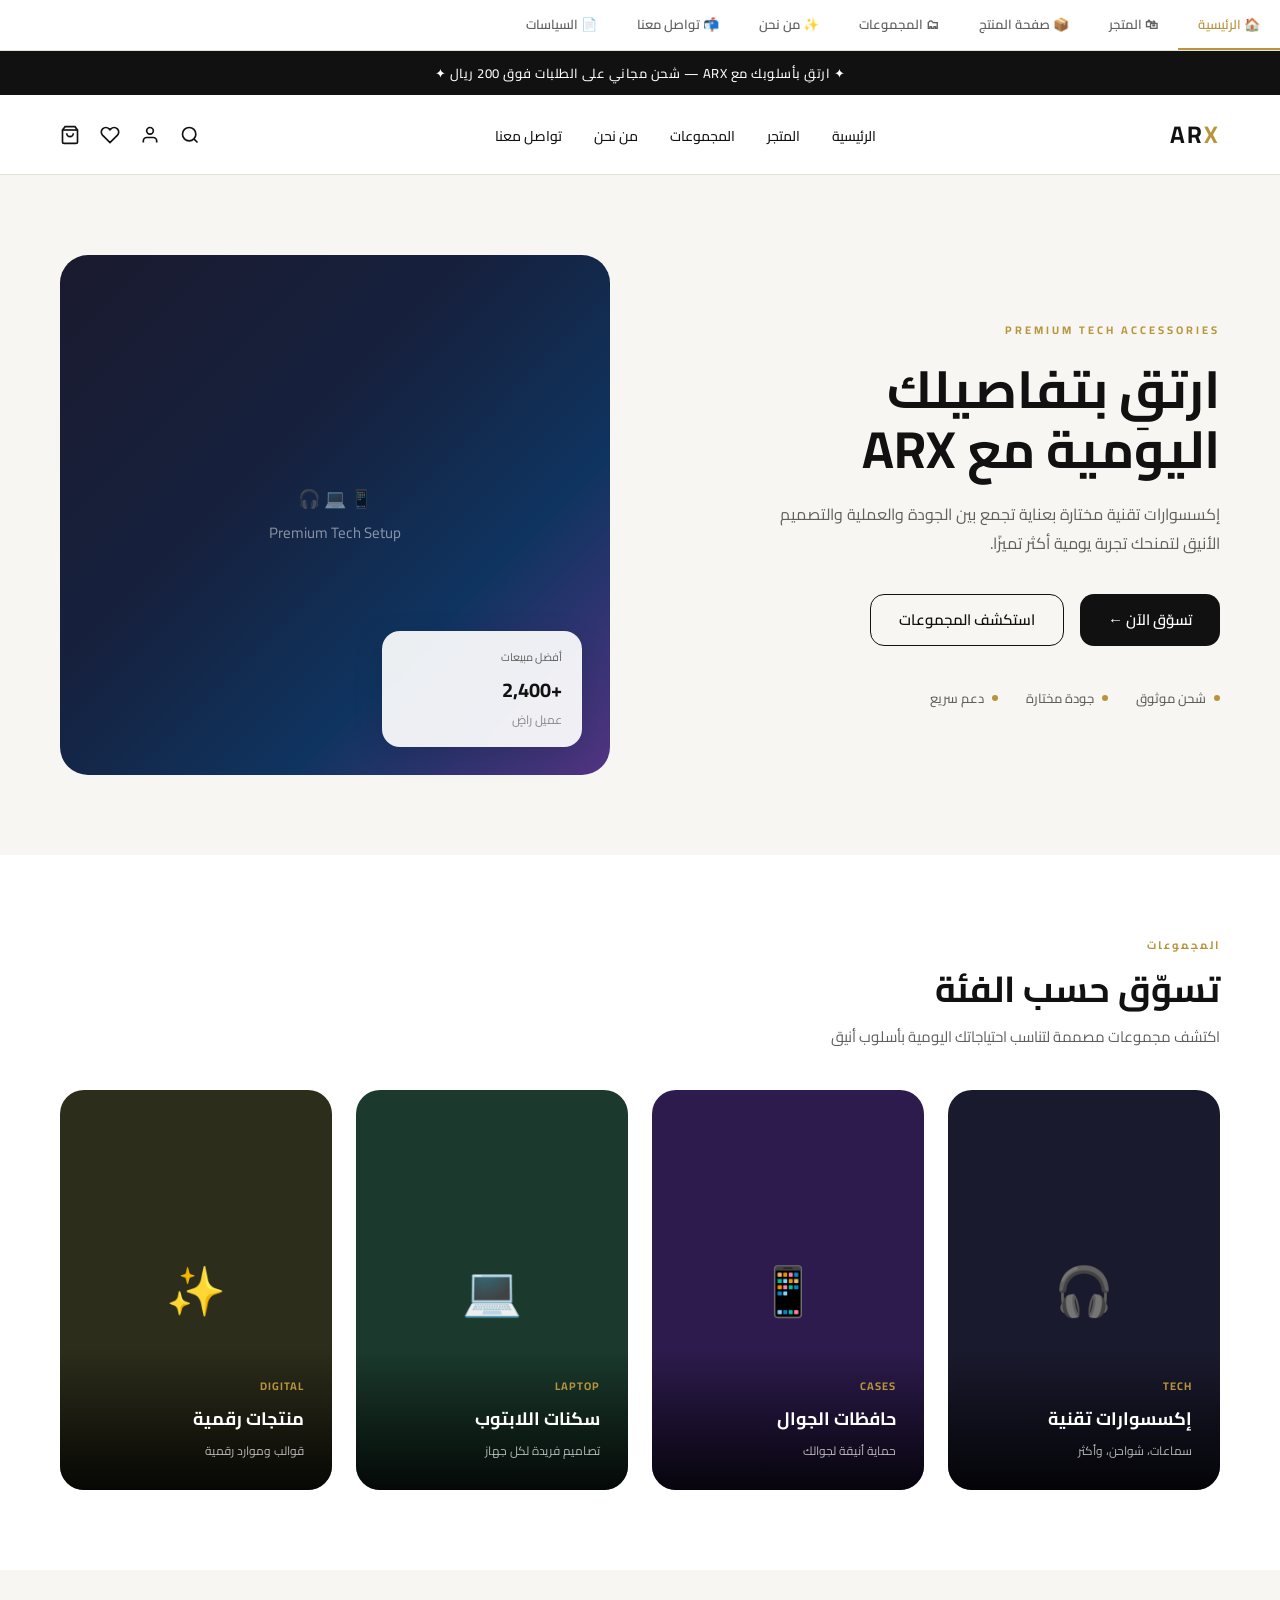
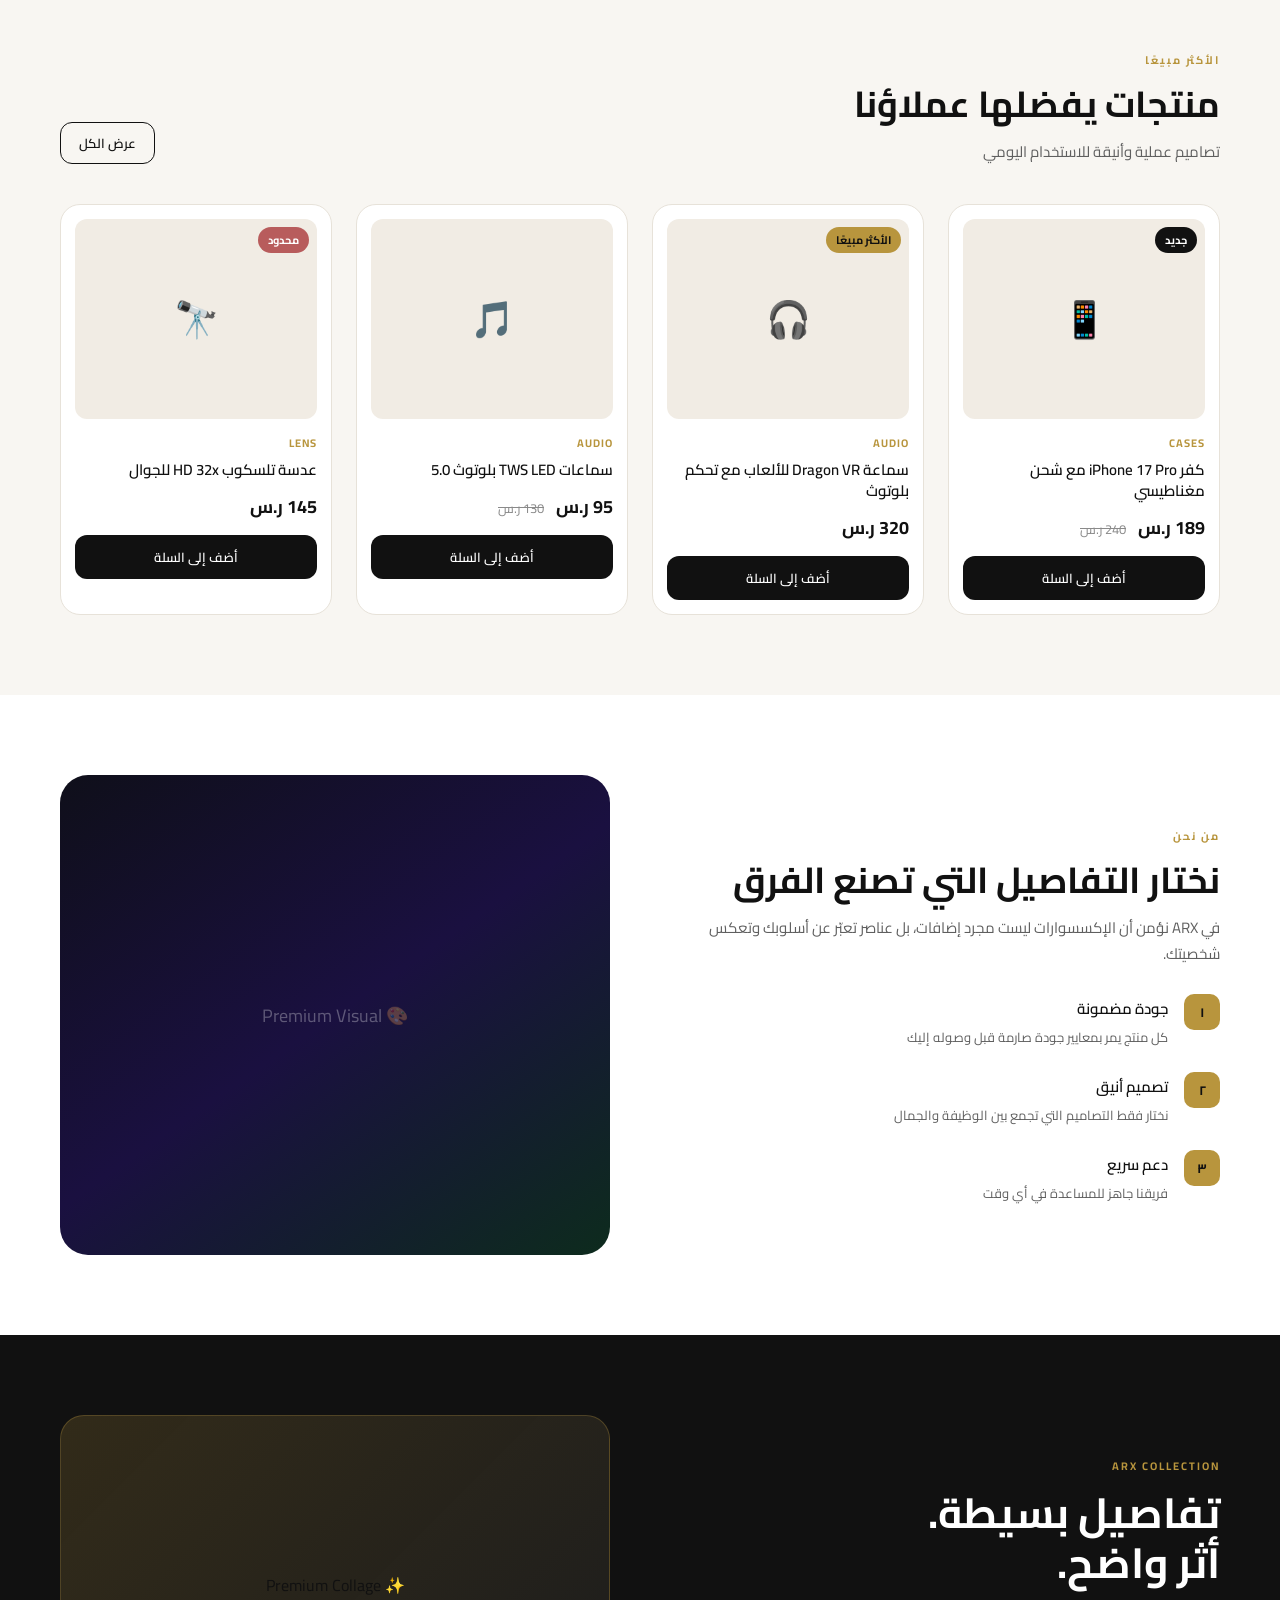
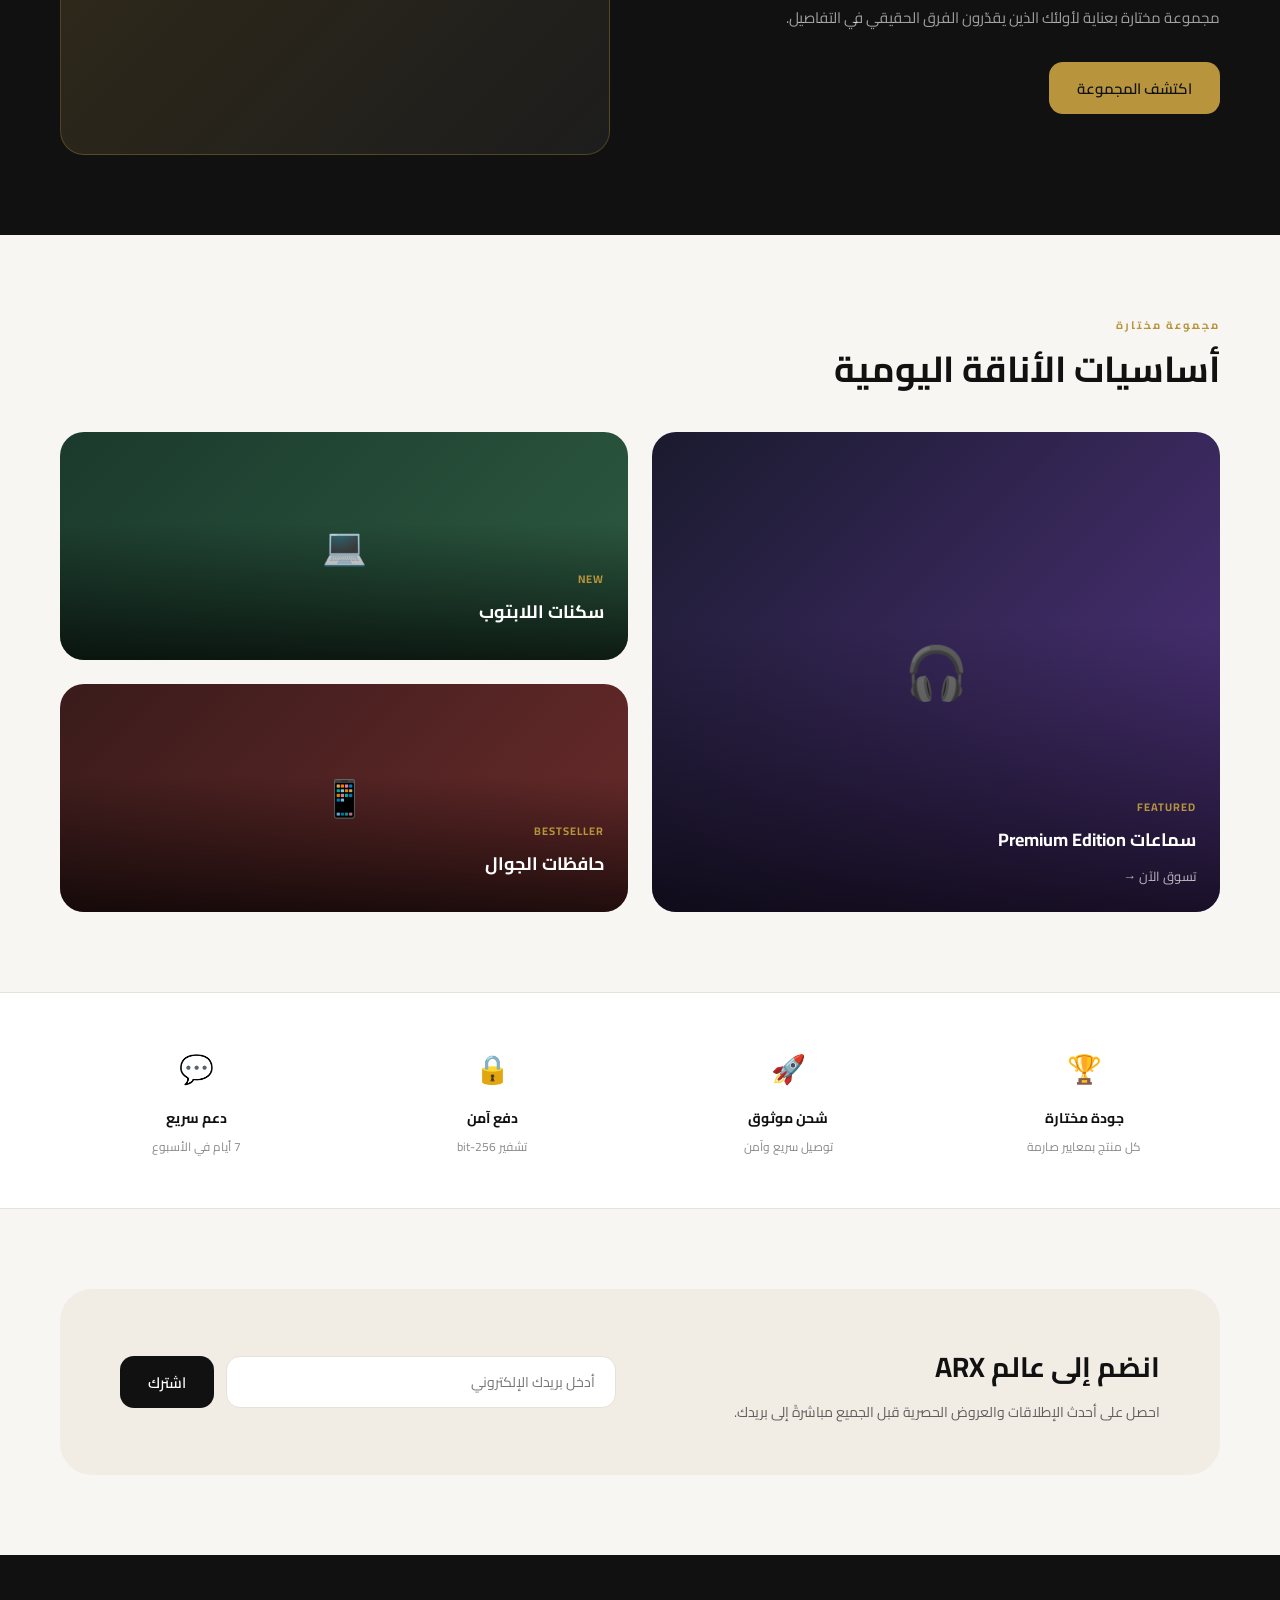
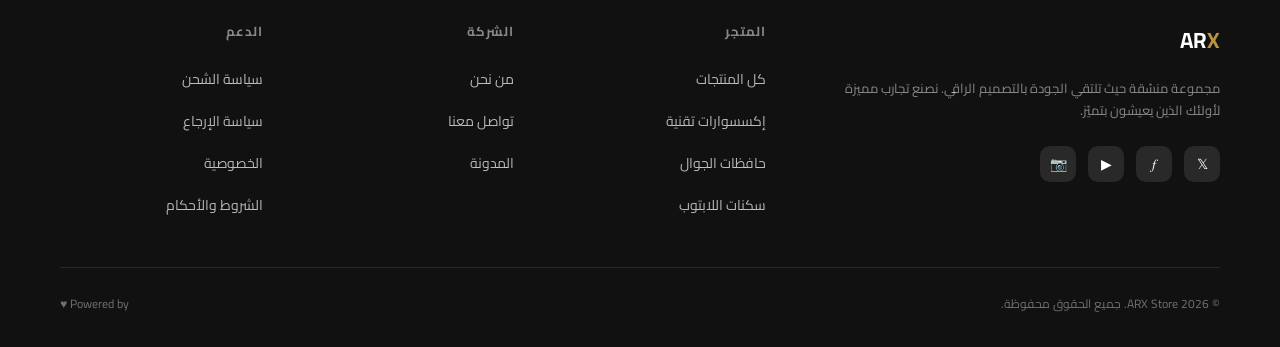
==== commit 013097d1: "figma" ====
--- a/index.html
+++ b/index.html
@@ -301,7 +301,7 @@
   <button onclick="showPage('about',this)">✨ من نحن</button>
   <button onclick="showPage('contact',this)">📬 تواصل معنا</button>
   <button onclick="showPage('policies',this)">📄 السياسات</button>
-  <button onclick="showPage('figma',this)">📐 Figma Export</button>
+  <!-- <button onclick="showPage('figma',this)">📐 Figma Export</button> -->
 </div>
 
 <!-- ===== HOME ===== -->
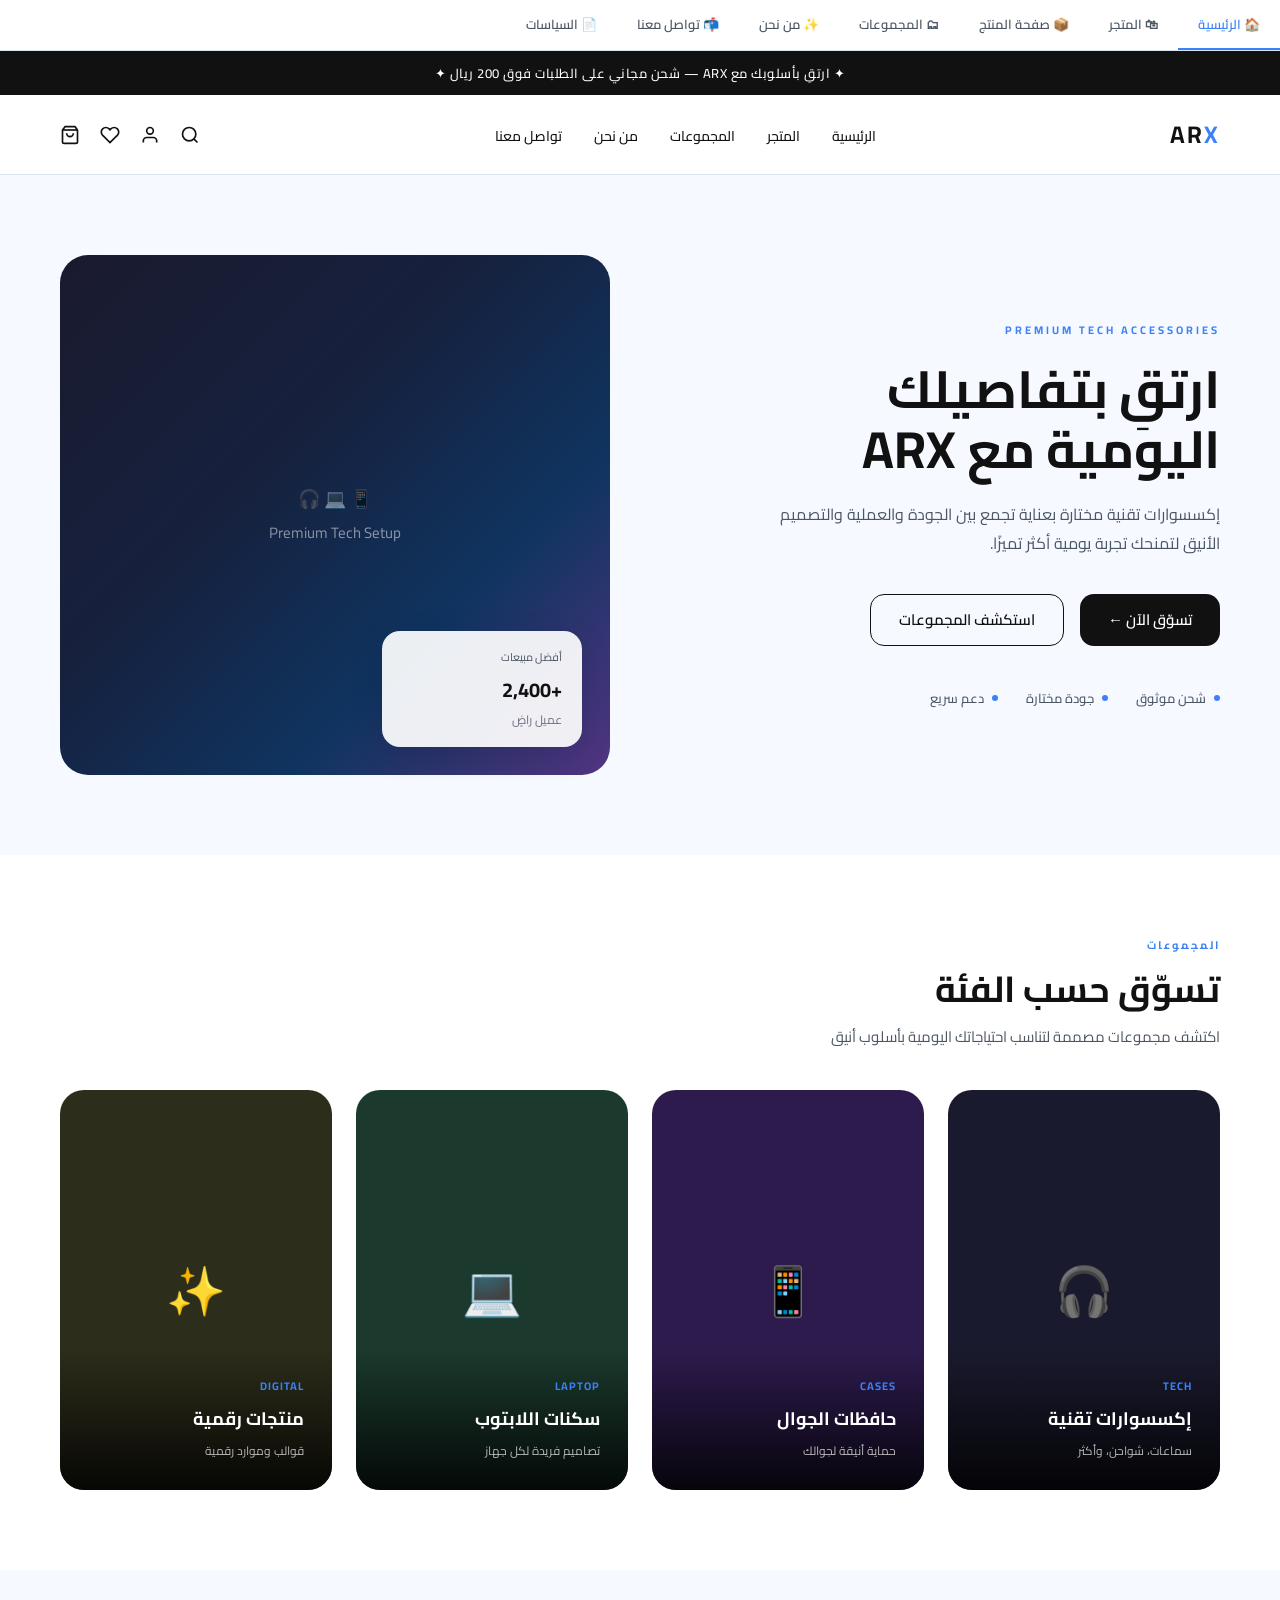
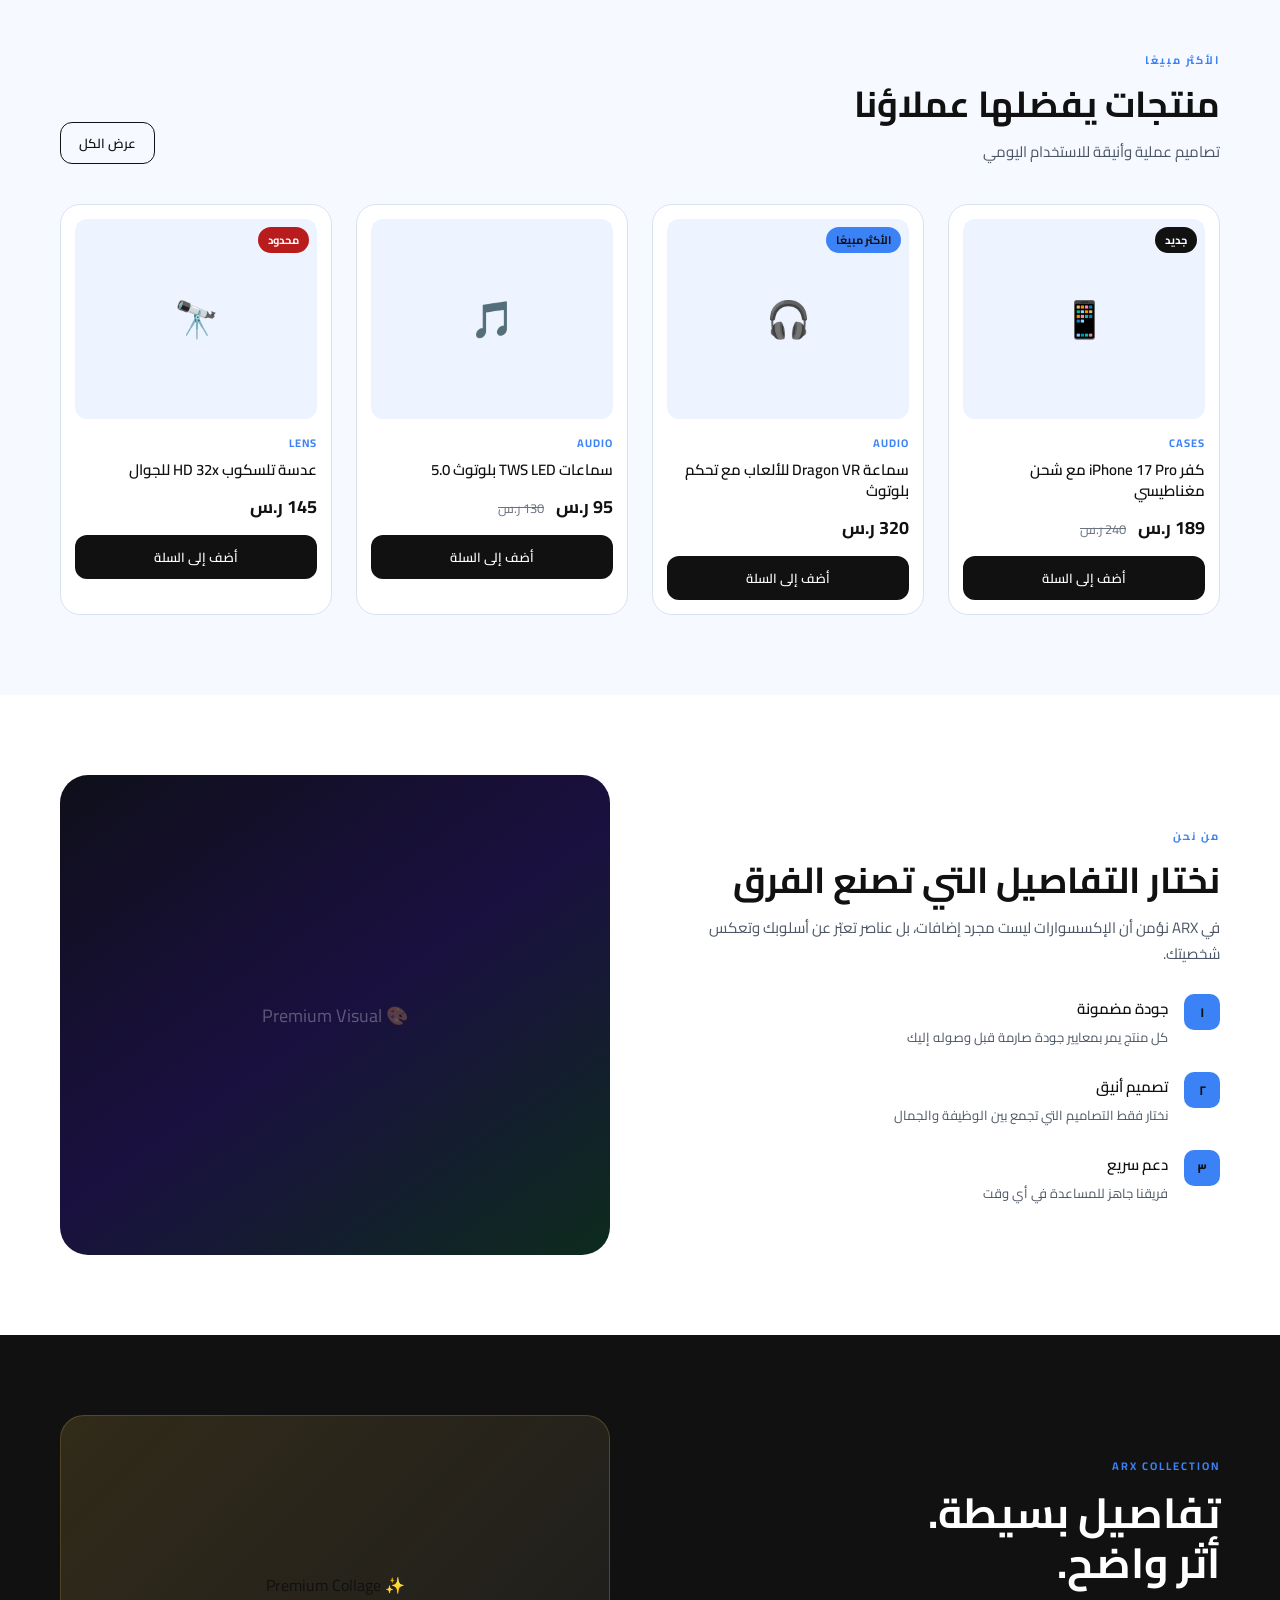
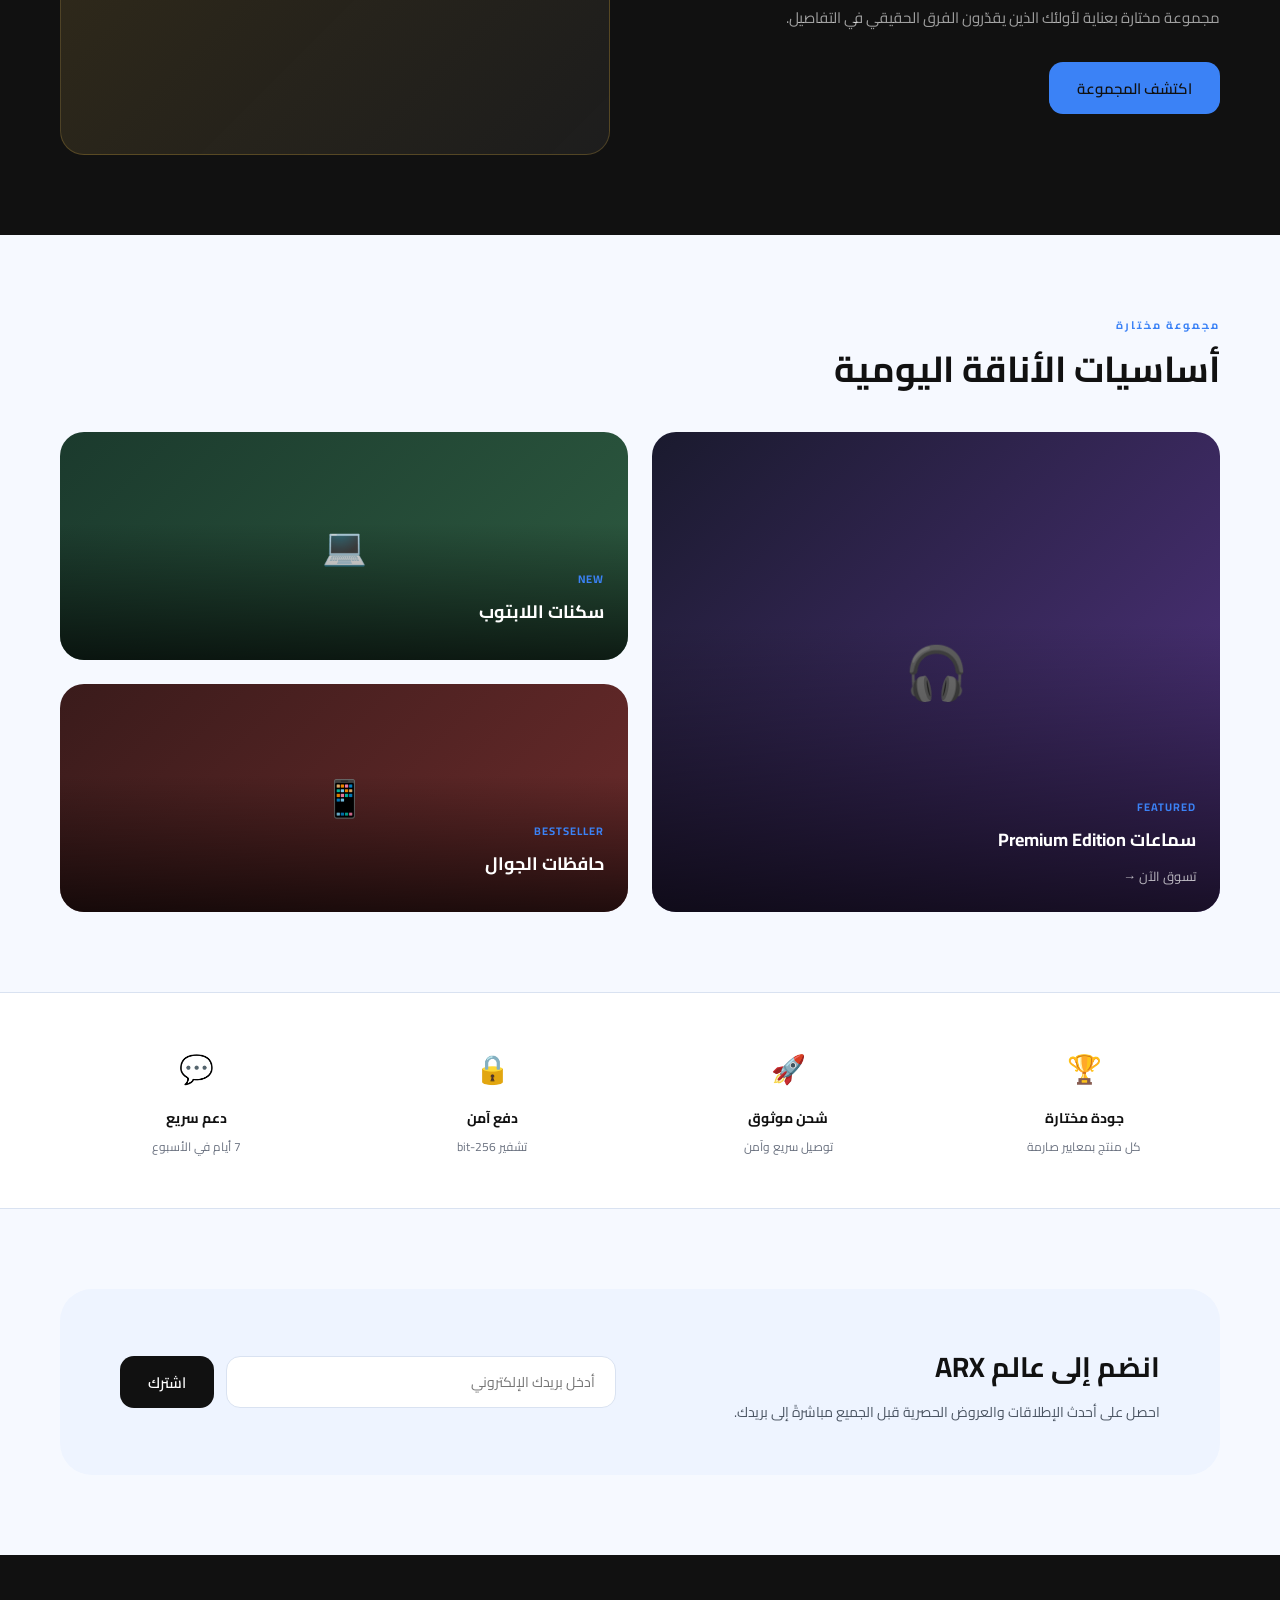
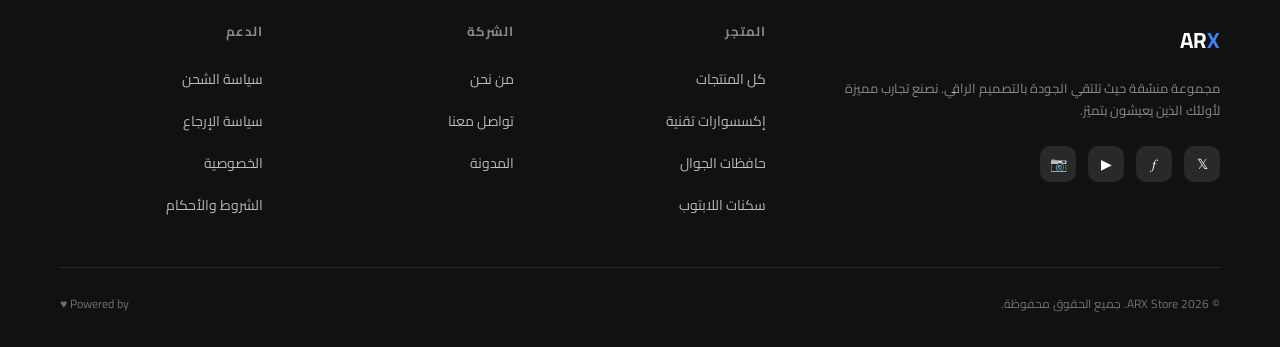
==== commit fb58c354: "mobile" ====
--- a/index.html
+++ b/index.html
@@ -1,958 +1,1041 @@
 <!DOCTYPE html>
 <html lang="ar" dir="rtl">
+
 <head>
-<meta charset="UTF-8">
-<meta name="viewport" content="width=device-width, initial-scale=1.0">
-<title>ARX — Premium Tech Accessories Redesign</title>
-<style>
-  @import url('https://fonts.googleapis.com/css2?family=Cairo:wght@400;500;600;700&display=swap');
-
-  *{margin:0;padding:0;box-sizing:border-box;}
-  :root{
-    --black:#111111;--soft-black:#1C1C1C;--white:#FFFFFF;--warm-white:#F8F6F2;
-    --gold:#B8953D;--gold-hover:#A78633;--beige:#E9E2D8;
-    --gray:#5F5F5F;--gray2:#8A8A8A;--border:#E7E2D9;--card-bg:#F1ECE4;
-    --success:#5E7A64;--error:#B85C5C;
-    --r12:12px;--r18:18px;--r24:24px;--r32:32px;
-  }
-  body{font-family:'Cairo',sans-serif;background:var(--warm-white);color:var(--black);overflow-x:hidden;}
-
-  /* NAV */
-  .nav-tabs{display:flex;gap:0;border-bottom:1px solid var(--border);background:#fff;position:sticky;top:0;z-index:999;overflow-x:auto;}
-  .nav-tabs button{padding:12px 20px;border:none;background:none;cursor:pointer;font-family:'Cairo',sans-serif;font-size:13px;font-weight:600;color:var(--gray);white-space:nowrap;border-bottom:2px solid transparent;transition:.2s;}
-  .nav-tabs button.active{color:var(--gold);border-bottom:2px solid var(--gold);}
-
-  .page{display:none;}
-  .page.active{display:block;}
-
-  /* ANNOUNCEMENT */
-  .announcement{background:var(--black);color:#fff;text-align:center;padding:10px 20px;font-size:13px;font-weight:500;letter-spacing:.5px;}
-
-  /* NAVBAR */
-  .navbar{background:#fff;border-bottom:1px solid var(--border);padding:0 60px;display:flex;align-items:center;justify-content:space-between;height:80px;position:sticky;top:42px;z-index:990;}
-  .navbar-logo{font-size:24px;font-weight:700;letter-spacing:2px;color:var(--black);}
-  .navbar-logo span{color:var(--gold);}
-  .navbar-links{display:flex;gap:32px;list-style:none;}
-  .navbar-links a{text-decoration:none;color:var(--black);font-size:14px;font-weight:500;transition:.2s;}
-  .navbar-links a:hover{color:var(--gold);}
-  .navbar-icons{display:flex;gap:20px;align-items:center;}
-  .navbar-icons svg{width:20px;height:20px;stroke:var(--black);fill:none;cursor:pointer;transition:.2s;}
-  .navbar-icons svg:hover{stroke:var(--gold);}
-
-  /* BUTTONS */
-  .btn-primary{display:inline-flex;align-items:center;gap:8px;padding:0 28px;height:52px;border-radius:14px;background:var(--black);color:#fff;font-family:'Cairo',sans-serif;font-size:15px;font-weight:600;border:none;cursor:pointer;transition:.2s;}
-  .btn-primary:hover{background:#333;}
-  .btn-secondary{display:inline-flex;align-items:center;gap:8px;padding:0 28px;height:52px;border-radius:14px;background:transparent;color:var(--black);font-family:'Cairo',sans-serif;font-size:15px;font-weight:600;border:1.5px solid var(--black);cursor:pointer;transition:.2s;}
-  .btn-secondary:hover{background:var(--black);color:#fff;}
-  .btn-gold{display:inline-flex;align-items:center;gap:8px;padding:0 28px;height:52px;border-radius:14px;background:var(--gold);color:var(--black);font-family:'Cairo',sans-serif;font-size:15px;font-weight:600;border:none;cursor:pointer;transition:.2s;}
-  .btn-gold:hover{background:var(--gold-hover);}
-  .btn-outline-sm{padding:0 18px;height:42px;border-radius:12px;background:transparent;color:var(--black);font-family:'Cairo',sans-serif;font-size:13px;font-weight:600;border:1px solid var(--black);cursor:pointer;}
-
-  /* SECTION LABEL */
-  .section-label{font-size:11px;font-weight:700;letter-spacing:2px;color:var(--gold);text-transform:uppercase;margin-bottom:12px;}
-  .section-title{font-size:36px;font-weight:700;line-height:1.25;margin-bottom:12px;}
-  .section-subtitle{font-size:15px;color:var(--gray);line-height:1.7;}
-
-  /* HERO */
-  .hero{padding:80px 60px;display:grid;grid-template-columns:1fr 1fr;gap:60px;align-items:center;min-height:600px;background:var(--warm-white);}
-  .hero-content{max-width:480px;}
-  .hero-eyebrow{font-size:11px;font-weight:700;letter-spacing:3px;color:var(--gold);text-transform:uppercase;margin-bottom:20px;}
-  .hero-title{font-size:52px;font-weight:700;line-height:1.15;margin-bottom:20px;color:var(--black);}
-  .hero-subtitle{font-size:16px;color:var(--gray);line-height:1.8;margin-bottom:36px;}
-  .hero-btns{display:flex;gap:16px;margin-bottom:40px;flex-wrap:wrap;}
-  .hero-trust{display:flex;gap:28px;flex-wrap:wrap;}
-  .trust-item{display:flex;align-items:center;gap:8px;font-size:13px;color:var(--gray);font-weight:500;}
-  .trust-dot{width:6px;height:6px;border-radius:50%;background:var(--gold);}
-  .hero-image-wrap{position:relative;height:520px;}
-  .hero-image{width:100%;height:100%;border-radius:28px;background:linear-gradient(135deg,#1a1a2e 0%,#16213e 40%,#0f3460 70%,#533483 100%);display:flex;align-items:center;justify-content:center;overflow:hidden;}
-  .hero-image-placeholder{color:#fff;font-size:18px;opacity:.5;text-align:center;}
-  .hero-card{position:absolute;bottom:28px;right:28px;background:rgba(255,255,255,.92);backdrop-filter:blur(12px);border-radius:18px;padding:16px 20px;width:200px;box-shadow:0 8px 32px rgba(0,0,0,.12);}
-  .hero-card-label{font-size:11px;color:var(--gray);margin-bottom:4px;}
-  .hero-card-value{font-size:20px;font-weight:700;}
-  .hero-card-sub{font-size:12px;color:var(--gray2);}
-
-  /* CATEGORY SECTION */
-  .section-full{padding:80px 60px;}
-  .section-bg-white{background:#fff;}
-  .section-bg-warm{background:var(--warm-white);}
-  .section-bg-black{background:var(--black);}
-  .section-head{display:flex;justify-content:space-between;align-items:flex-end;margin-bottom:40px;}
-  .section-head-left{max-width:480px;}
-
-  /* CATEGORY CARDS */
-  .cat-grid{display:grid;grid-template-columns:repeat(4,1fr);gap:24px;}
-  .cat-card{height:400px;border-radius:24px;overflow:hidden;position:relative;cursor:pointer;transition:.3s;}
-  .cat-card:hover{transform:translateY(-6px);}
-  .cat-card-bg{width:100%;height:100%;display:flex;align-items:center;justify-content:center;font-size:48px;}
-  .cat-card-overlay{position:absolute;bottom:0;left:0;right:0;padding:28px;background:linear-gradient(to top,rgba(0,0,0,.85) 0%,transparent 100%);}
-  .cat-card-tag{font-size:11px;color:var(--gold);font-weight:700;letter-spacing:1px;margin-bottom:6px;}
-  .cat-card-title{font-size:18px;font-weight:700;color:#fff;margin-bottom:4px;}
-  .cat-card-desc{font-size:12px;color:rgba(255,255,255,.7);}
-  .cat-colors{background:#1a1a2e;} .cat-c2{background:#2d1b4e;} .cat-c3{background:#1b3a2d;} .cat-c4{background:#2d2d1b;}
-
-  /* PRODUCT CARDS */
-  .prod-grid{display:grid;grid-template-columns:repeat(4,1fr);gap:24px;}
-  .prod-card{background:#fff;border-radius:20px;border:1px solid var(--border);padding:14px;cursor:pointer;transition:.3s;position:relative;}
-  .prod-card:hover{transform:translateY(-4px);box-shadow:0 12px 40px rgba(0,0,0,.1);}
-  .prod-img{height:200px;border-radius:12px;display:flex;align-items:center;justify-content:center;font-size:36px;margin-bottom:14px;background:var(--card-bg);}
-  .prod-badge{position:absolute;top:22px;right:22px;height:26px;border-radius:999px;padding:0 10px;font-size:11px;font-weight:700;display:flex;align-items:center;}
-  .badge-new{background:var(--black);color:#fff;}
-  .badge-best{background:var(--gold);color:var(--black);}
-  .badge-limited{background:var(--error);color:#fff;}
-  .prod-cat{font-size:11px;color:var(--gold);font-weight:700;letter-spacing:1px;margin-bottom:6px;}
-  .prod-name{font-size:15px;font-weight:600;margin-bottom:10px;line-height:1.4;}
-  .prod-price{font-size:18px;font-weight:700;margin-bottom:12px;}
-  .prod-price span{font-size:13px;color:var(--gray2);font-weight:400;margin-right:8px;text-decoration:line-through;}
-  .prod-add{width:100%;height:44px;border-radius:12px;background:var(--black);color:#fff;font-family:'Cairo',sans-serif;font-size:13px;font-weight:600;border:none;cursor:pointer;transition:.2s;}
-  .prod-add:hover{background:var(--gold);color:var(--black);}
-
-  /* FEATURE CARDS */
-  .feat-grid{display:grid;grid-template-columns:repeat(4,1fr);gap:20px;margin-top:40px;}
-  .feat-card{background:#fff;border-radius:20px;padding:28px 24px;border:1px solid var(--border);}
-  .feat-icon{width:48px;height:48px;border-radius:14px;background:var(--card-bg);display:flex;align-items:center;justify-content:center;font-size:22px;margin-bottom:16px;}
-  .feat-title{font-size:15px;font-weight:700;margin-bottom:8px;}
-  .feat-desc{font-size:13px;color:var(--gray);line-height:1.6;}
-
-  /* WHY ARX */
-  .why-grid{display:grid;grid-template-columns:1fr 1fr;gap:60px;align-items:center;}
-  .why-items{display:flex;flex-direction:column;gap:24px;margin-top:28px;}
-  .why-item{display:flex;gap:16px;align-items:flex-start;}
-  .why-num{width:36px;height:36px;border-radius:10px;background:var(--gold);color:var(--black);font-weight:700;font-size:13px;display:flex;align-items:center;justify-content:center;flex-shrink:0;}
-  .why-item-title{font-size:15px;font-weight:600;margin-bottom:4px;}
-  .why-item-desc{font-size:13px;color:var(--gray);line-height:1.6;}
-  .why-image{height:480px;border-radius:28px;background:linear-gradient(145deg,#0f0f1a,#1a1040,#0d2b1d);display:flex;align-items:center;justify-content:center;font-size:18px;color:rgba(255,255,255,.3);}
-
-  /* PREMIUM BANNER */
-  .premium-banner{padding:80px 60px;display:grid;grid-template-columns:1fr 1fr;gap:60px;align-items:center;}
-  .premium-text .section-label{color:var(--gold);}
-  .premium-title{font-size:42px;font-weight:700;line-height:1.2;margin-bottom:16px;color:#fff;}
-  .premium-desc{font-size:15px;color:rgba(255,255,255,.6);margin-bottom:32px;line-height:1.7;}
-  .premium-visual{height:340px;border-radius:24px;background:linear-gradient(135deg,rgba(184,149,61,.2),rgba(255,255,255,.05));border:1px solid rgba(184,149,61,.3);display:flex;align-items:center;justify-content:center;}
-
-  /* TRUST BAR */
-  .trust-bar{display:grid;grid-template-columns:repeat(4,1fr);gap:24px;padding:50px 60px;background:#fff;border-top:1px solid var(--border);border-bottom:1px solid var(--border);}
-  .trust-item-center{text-align:center;}
-  .trust-icon{font-size:28px;margin-bottom:10px;}
-  .trust-name{font-size:14px;font-weight:700;margin-bottom:4px;}
-  .trust-desc-sm{font-size:12px;color:var(--gray2);}
-
-  /* NEWSLETTER */
-  .newsletter{padding:80px 60px;}
-  .newsletter-box{background:var(--card-bg);border-radius:32px;padding:52px 60px;display:grid;grid-template-columns:1fr 1fr;gap:48px;align-items:center;}
-  .nl-title{font-size:28px;font-weight:700;margin-bottom:8px;}
-  .nl-desc{font-size:14px;color:var(--gray);line-height:1.6;}
-  .nl-form{display:flex;gap:12px;}
-  .nl-input{flex:1;height:52px;border-radius:14px;border:1px solid var(--border);padding:0 20px;font-family:'Cairo',sans-serif;font-size:14px;background:#fff;outline:none;}
-  .nl-input:focus{border-color:var(--gold);}
-
-  /* FOOTER */
-  .footer{background:var(--black);color:#fff;padding:64px 60px 32px;}
-  .footer-grid{display:grid;grid-template-columns:2fr 1fr 1fr 1fr;gap:48px;margin-bottom:48px;}
-  .footer-brand{font-size:22px;font-weight:700;margin-bottom:16px;}
-  .footer-brand span{color:var(--gold);}
-  .footer-tagline{font-size:13px;color:rgba(255,255,255,.5);line-height:1.7;margin-bottom:24px;}
-  .footer-social{display:flex;gap:12px;}
-  .social-btn{width:36px;height:36px;border-radius:10px;background:rgba(255,255,255,.1);display:flex;align-items:center;justify-content:center;cursor:pointer;font-size:14px;transition:.2s;}
-  .social-btn:hover{background:var(--gold);color:var(--black);}
-  .footer-col-title{font-size:13px;font-weight:700;color:rgba(255,255,255,.5);letter-spacing:1px;text-transform:uppercase;margin-bottom:20px;}
-  .footer-links{list-style:none;display:flex;flex-direction:column;gap:12px;}
-  .footer-links a{color:rgba(255,255,255,.7);text-decoration:none;font-size:14px;transition:.2s;}
-  .footer-links a:hover{color:var(--gold);}
-  .footer-bar{border-top:1px solid rgba(255,255,255,.1);padding-top:24px;display:flex;justify-content:space-between;align-items:center;font-size:12px;color:rgba(255,255,255,.4);}
-
-  /* PAGE HEADER */
-  .page-header{padding:60px 60px 40px;background:#fff;border-bottom:1px solid var(--border);}
-  .breadcrumb{font-size:12px;color:var(--gray2);margin-bottom:16px;}
-  .breadcrumb span{color:var(--gold);}
-  .page-header h1{font-size:42px;font-weight:700;margin-bottom:8px;}
-  .page-header p{font-size:15px;color:var(--gray);}
-
-  /* SHOP */
-  .shop-layout{display:grid;grid-template-columns:260px 1fr;gap:40px;padding:40px 60px;}
-  .sidebar{position:sticky;top:140px;}
-  .sidebar-section{margin-bottom:32px;}
-  .sidebar-title{font-size:13px;font-weight:700;margin-bottom:16px;color:var(--black);}
-  .filter-item{display:flex;align-items:center;gap:10px;margin-bottom:10px;cursor:pointer;font-size:13px;color:var(--gray);}
-  .filter-check{width:16px;height:16px;border-radius:4px;border:1.5px solid var(--border);display:flex;align-items:center;justify-content:center;flex-shrink:0;}
-  .filter-check.checked{background:var(--black);border-color:var(--black);color:#fff;font-size:10px;}
-  .filter-sort{display:flex;align-items:center;justify-content:space-between;padding:12px 60px;background:#fff;border-bottom:1px solid var(--border);font-size:13px;}
-  .sort-select{padding:6px 12px;border-radius:8px;border:1px solid var(--border);font-family:'Cairo',sans-serif;font-size:12px;}
-  .shop-grid{display:grid;grid-template-columns:repeat(3,1fr);gap:24px;}
-
-  /* PRODUCT PAGE */
-  .product-layout{display:grid;grid-template-columns:1fr 1fr;gap:60px;padding:48px 60px;}
-  .prod-gallery-main{height:520px;border-radius:24px;background:var(--card-bg);display:flex;align-items:center;justify-content:center;font-size:64px;margin-bottom:16px;}
-  .prod-thumbs{display:grid;grid-template-columns:repeat(4,1fr);gap:12px;}
-  .prod-thumb{height:80px;border-radius:12px;background:var(--card-bg);display:flex;align-items:center;justify-content:center;font-size:24px;cursor:pointer;border:2px solid transparent;transition:.2s;}
-  .prod-thumb.active{border-color:var(--gold);}
-  .prod-detail-cat{font-size:11px;color:var(--gold);font-weight:700;letter-spacing:2px;margin-bottom:12px;}
-  .prod-detail-title{font-size:32px;font-weight:700;margin-bottom:16px;line-height:1.25;}
-  .prod-detail-price{font-size:36px;font-weight:700;margin-bottom:20px;}
-  .prod-detail-price .original{font-size:18px;color:var(--gray2);text-decoration:line-through;font-weight:400;margin-right:12px;}
-  .prod-desc{font-size:14px;color:var(--gray);line-height:1.8;margin-bottom:28px;padding-bottom:28px;border-bottom:1px solid var(--border);}
-  .variant-label{font-size:12px;font-weight:700;margin-bottom:10px;}
-  .variant-options{display:flex;gap:10px;margin-bottom:24px;flex-wrap:wrap;}
-  .variant-btn{padding:8px 16px;border-radius:10px;border:1.5px solid var(--border);font-family:'Cairo',sans-serif;font-size:13px;cursor:pointer;background:#fff;transition:.2s;}
-  .variant-btn.active{border-color:var(--black);background:var(--black);color:#fff;}
-  .qty-row{display:flex;align-items:center;gap:12px;margin-bottom:24px;}
-  .qty-ctrl{display:flex;align-items:center;border:1.5px solid var(--border);border-radius:12px;overflow:hidden;}
-  .qty-btn{width:40px;height:44px;border:none;background:none;font-size:18px;cursor:pointer;}
-  .qty-val{width:48px;text-align:center;font-size:15px;font-weight:600;}
-  .prod-actions{display:flex;flex-direction:column;gap:12px;margin-bottom:28px;}
-  .btn-cart{width:100%;height:54px;border-radius:14px;background:var(--black);color:#fff;font-family:'Cairo',sans-serif;font-size:16px;font-weight:700;border:none;cursor:pointer;transition:.2s;}
-  .btn-cart:hover{background:var(--soft-black);}
-  .btn-buy{width:100%;height:54px;border-radius:14px;background:var(--gold);color:var(--black);font-family:'Cairo',sans-serif;font-size:16px;font-weight:700;border:none;cursor:pointer;}
-  .prod-trust-row{display:flex;gap:20px;flex-wrap:wrap;}
-  .prod-trust-tag{display:flex;align-items:center;gap:6px;font-size:12px;color:var(--gray);}
-
-  /* TABS */
-  .tabs{border-bottom:1px solid var(--border);display:flex;gap:0;padding:0 60px;background:#fff;}
-  .tab-btn{padding:16px 24px;border:none;background:none;font-family:'Cairo',sans-serif;font-size:14px;font-weight:600;cursor:pointer;color:var(--gray);border-bottom:2px solid transparent;transition:.2s;}
-  .tab-btn.active{color:var(--black);border-bottom-color:var(--black);}
-  .tab-content{padding:40px 60px;background:#fff;}
-  .tab-panel{display:none;}
-  .tab-panel.active{display:block;}
-  .policy-block{background:#fff;border:1px solid var(--border);border-radius:18px;padding:28px;margin-bottom:20px;}
-  .policy-block h3{font-size:16px;font-weight:700;margin-bottom:12px;}
-  .policy-block p{font-size:14px;color:var(--gray);line-height:1.8;}
-
-  /* ABOUT */
-  .about-hero{padding:80px 60px;display:grid;grid-template-columns:1fr 1fr;gap:60px;align-items:center;background:#fff;}
-  .about-hero-title{font-size:52px;font-weight:700;line-height:1.15;margin-bottom:20px;}
-  .about-hero-desc{font-size:16px;color:var(--gray);line-height:1.8;}
-  .about-image{height:440px;border-radius:28px;background:linear-gradient(135deg,#1a1a2e,#533483);display:flex;align-items:center;justify-content:center;}
-  .values-section{padding:80px 60px;background:var(--warm-white);}
-  .values-grid{display:grid;grid-template-columns:repeat(4,1fr);gap:24px;margin-top:48px;}
-  .value-card{background:#fff;border-radius:20px;padding:32px 24px;border:1px solid var(--border);text-align:center;}
-  .value-icon{font-size:36px;margin-bottom:16px;}
-  .value-title{font-size:16px;font-weight:700;margin-bottom:8px;}
-  .value-desc{font-size:13px;color:var(--gray);line-height:1.6;}
-
-  /* CONTACT */
-  .contact-layout{display:grid;grid-template-columns:1fr 1.5fr;gap:48px;padding:48px 60px;}
-  .contact-cards{display:flex;flex-direction:column;gap:16px;}
-  .contact-card{background:#fff;border:1px solid var(--border);border-radius:18px;padding:24px;display:flex;gap:16px;align-items:flex-start;}
-  .contact-icon{width:44px;height:44px;border-radius:14px;background:var(--card-bg);display:flex;align-items:center;justify-content:center;font-size:20px;flex-shrink:0;}
-  .contact-card-title{font-size:14px;font-weight:700;margin-bottom:4px;}
-  .contact-card-val{font-size:13px;color:var(--gray);}
-  .contact-form-wrap{background:#fff;border:1px solid var(--border);border-radius:24px;padding:36px;}
-  .form-row{display:grid;grid-template-columns:1fr 1fr;gap:16px;margin-bottom:16px;}
-  .form-group{display:flex;flex-direction:column;gap:6px;margin-bottom:16px;}
-  .form-label{font-size:12px;font-weight:700;color:var(--gray);}
-  .form-input{height:52px;border-radius:14px;border:1px solid var(--border);padding:0 16px;font-family:'Cairo',sans-serif;font-size:14px;outline:none;transition:.2s;}
-  .form-input:focus{border-color:var(--gold);}
-  .form-textarea{height:140px;border-radius:14px;border:1px solid var(--border);padding:16px;font-family:'Cairo',sans-serif;font-size:14px;outline:none;resize:none;width:100%;transition:.2s;}
-  .form-textarea:focus{border-color:var(--gold);}
-
-  /* POLICIES */
-  .policies-layout{display:grid;grid-template-columns:220px 1fr;gap:48px;padding:48px 60px;}
-  .policy-nav{position:sticky;top:140px;}
-  .policy-nav-item{display:block;padding:10px 14px;border-radius:10px;font-size:13px;font-weight:600;color:var(--gray);cursor:pointer;text-decoration:none;transition:.2s;margin-bottom:4px;}
-  .policy-nav-item:hover,.policy-nav-item.active{background:var(--card-bg);color:var(--black);}
-  .policy-nav-item.active{color:var(--gold);}
-
-  /* DIVIDER */
-  .section-divider{height:1px;background:var(--border);margin:0 60px;}
-
-  /* FEATURED */
-  .featured-grid{display:grid;grid-template-columns:1fr 1fr;gap:24px;}
-  .feat-large{height:480px;border-radius:24px;overflow:hidden;position:relative;cursor:pointer;}
-  .feat-stack{display:flex;flex-direction:column;gap:24px;}
-  .feat-small{height:228px;border-radius:24px;overflow:hidden;position:relative;cursor:pointer;}
-  .feat-card-bg{width:100%;height:100%;display:flex;align-items:center;justify-content:center;font-size:52px;}
-  .feat-card-bg-sm{width:100%;height:100%;display:flex;align-items:center;justify-content:center;font-size:36px;}
-  .feat-overlay{position:absolute;inset:0;background:linear-gradient(to top,rgba(0,0,0,.7) 0%,transparent 60%);padding:24px;display:flex;flex-direction:column;justify-content:flex-end;}
-  .feat-overlay-label{font-size:11px;color:var(--gold);font-weight:700;letter-spacing:1px;margin-bottom:6px;}
-  .feat-overlay-title{font-size:18px;font-weight:700;color:#fff;margin-bottom:8px;}
-  .feat-overlay-link{font-size:13px;color:rgba(255,255,255,.7);}
-
-  /* PAGINATION */
-  .pagination{display:flex;justify-content:center;gap:8px;padding:40px 0;}
-  .page-btn{width:40px;height:40px;border-radius:10px;border:1px solid var(--border);background:#fff;font-family:'Cairo',sans-serif;font-size:14px;cursor:pointer;transition:.2s;}
-  .page-btn.active{background:var(--black);color:#fff;border-color:var(--black);}
-  .page-btn:hover:not(.active){background:var(--card-bg);}
-
-  /* FIGMA EXPORT */
-  .figma-banner{background:linear-gradient(135deg,#1a1a2e,#533483);color:#fff;padding:24px 60px;display:flex;align-items:center;justify-content:space-between;}
-  .figma-text h3{font-size:18px;font-weight:700;margin-bottom:4px;}
-  .figma-text p{font-size:13px;opacity:.7;}
-  .figma-btn{padding:0 28px;height:46px;border-radius:12px;background:var(--gold);color:var(--black);font-family:'Cairo',sans-serif;font-weight:700;font-size:14px;border:none;cursor:pointer;}
-
-  /* COLLECTIONS */
-  .collections-grid{display:grid;grid-template-columns:repeat(3,1fr);gap:28px;padding:40px 60px;}
-  .coll-card{border-radius:24px;overflow:hidden;height:380px;position:relative;cursor:pointer;transition:.3s;}
-  .coll-card:hover{transform:translateY(-6px);}
-  .coll-bg{width:100%;height:100%;display:flex;align-items:center;justify-content:center;font-size:56px;}
-  .coll-overlay{position:absolute;inset:0;background:linear-gradient(to top,rgba(0,0,0,.82) 0%,transparent 55%);padding:28px;display:flex;flex-direction:column;justify-content:flex-end;}
-  .coll-tag{font-size:11px;color:var(--gold);font-weight:700;letter-spacing:1px;margin-bottom:8px;}
-  .coll-title{font-size:22px;font-weight:700;color:#fff;margin-bottom:8px;}
-  .coll-desc{font-size:13px;color:rgba(255,255,255,.65);margin-bottom:16px;}
-  .coll-cta{display:inline-flex;align-items:center;gap:6px;font-size:13px;font-weight:700;color:#fff;border-bottom:1px solid rgba(255,255,255,.4);padding-bottom:2px;}
-</style>
+  <meta charset="UTF-8">
+  <meta name="viewport" content="width=device-width, initial-scale=1.0">
+  <title>ARX — Premium Tech Accessories Redesign</title>
+<link rel="stylesheet" href="style.css">
 </head>
+
 <body>
 
-<!-- PAGE NAVIGATION TABS -->
-<div class="nav-tabs">
-  <button class="active" onclick="showPage('home',this)">🏠 الرئيسية</button>
-  <button onclick="showPage('shop',this)">🛍 المتجر</button>
-  <button onclick="showPage('product',this)">📦 صفحة المنتج</button>
-  <button onclick="showPage('collections',this)">🗂 المجموعات</button>
-  <button onclick="showPage('about',this)">✨ من نحن</button>
-  <button onclick="showPage('contact',this)">📬 تواصل معنا</button>
-  <button onclick="showPage('policies',this)">📄 السياسات</button>
-  <!-- <button onclick="showPage('figma',this)">📐 Figma Export</button> -->
-</div>
-
-<!-- ===== HOME ===== -->
-<div id="page-home" class="page active">
-
-  <div class="announcement">✦ ارتقِ بأسلوبك مع ARX — شحن مجاني على الطلبات فوق 200 ريال ✦</div>
-
-  <nav class="navbar">
-    <div class="navbar-logo">AR<span>X</span></div>
-    <ul class="navbar-links">
-      <li><a href="#">الرئيسية</a></li>
-      <li><a href="#">المتجر</a></li>
-      <li><a href="#">المجموعات</a></li>
-      <li><a href="#">من نحن</a></li>
-      <li><a href="#">تواصل معنا</a></li>
-    </ul>
-    <div class="navbar-icons">
-      <svg viewBox="0 0 24 24" stroke-width="2"><circle cx="11" cy="11" r="8"/><path d="M21 21l-4.35-4.35"/></svg>
-      <svg viewBox="0 0 24 24" stroke-width="2"><path d="M20 21v-2a4 4 0 0 0-4-4H8a4 4 0 0 0-4 4v2"/><circle cx="12" cy="7" r="4"/></svg>
-      <svg viewBox="0 0 24 24" stroke-width="2"><path d="M20.84 4.61a5.5 5.5 0 0 0-7.78 0L12 5.67l-1.06-1.06a5.5 5.5 0 0 0-7.78 7.78l1.06 1.06L12 21.23l7.78-7.78 1.06-1.06a5.5 5.5 0 0 0 0-7.78z"/></svg>
-      <svg viewBox="0 0 24 24" stroke-width="2"><path d="M6 2L3 6v14a2 2 0 0 0 2 2h14a2 2 0 0 0 2-2V6l-3-4z"/><line x1="3" y1="6" x2="21" y2="6"/><path d="M16 10a4 4 0 0 1-8 0"/></svg>
-    </div>
-  </nav>
-
-  <!-- HERO -->
-  <section class="hero">
-    <div class="hero-content">
-      <div class="hero-eyebrow">PREMIUM TECH ACCESSORIES</div>
-      <h1 class="hero-title">ارتقِ بتفاصيلك اليومية مع ARX</h1>
-      <p class="hero-subtitle">إكسسوارات تقنية مختارة بعناية تجمع بين الجودة والعملية والتصميم الأنيق لتمنحك تجربة يومية أكثر تميزًا.</p>
-      <div class="hero-btns">
-        <button class="btn-primary">تسوّق الآن ←</button>
-        <button class="btn-secondary">استكشف المجموعات</button>
-      </div>
-      <div class="hero-trust">
-        <div class="trust-item"><div class="trust-dot"></div>شحن موثوق</div>
-        <div class="trust-item"><div class="trust-dot"></div>جودة مختارة</div>
-        <div class="trust-item"><div class="trust-dot"></div>دعم سريع</div>
-      </div>
-    </div>
-    <div class="hero-image-wrap">
-      <div class="hero-image">
-        <div class="hero-image-placeholder">📱 💻 🎧<br><small>Premium Tech Setup</small></div>
-      </div>
-      <div class="hero-card">
-        <div class="hero-card-label">أفضل مبيعات</div>
-        <div class="hero-card-value">+2,400</div>
-        <div class="hero-card-sub">عميل راضٍ</div>
-      </div>
-    </div>
-  </section>
-
-  <!-- CATEGORIES -->
-  <section class="section-full section-bg-white">
-    <div class="section-head">
-      <div class="section-head-left">
-        <div class="section-label">المجموعات</div>
-        <h2 class="section-title">تسوّق حسب الفئة</h2>
-        <p class="section-subtitle">اكتشف مجموعات مصممة لتناسب احتياجاتك اليومية بأسلوب أنيق</p>
-      </div>
-    </div>
-    <div class="cat-grid">
-      <div class="cat-card cat-colors">
-        <div class="cat-card-bg cat-colors">🎧</div>
-        <div class="cat-card-overlay">
-          <div class="cat-card-tag">TECH</div>
-          <div class="cat-card-title">إكسسوارات تقنية</div>
-          <div class="cat-card-desc">سماعات، شواحن، وأكثر</div>
-        </div>
-      </div>
-      <div class="cat-card cat-c2">
-        <div class="cat-card-bg cat-c2">📱</div>
-        <div class="cat-card-overlay">
-          <div class="cat-card-tag">CASES</div>
-          <div class="cat-card-title">حافظات الجوال</div>
-          <div class="cat-card-desc">حماية أنيقة لجوالك</div>
-        </div>
-      </div>
-      <div class="cat-card cat-c3">
-        <div class="cat-card-bg cat-c3">💻</div>
-        <div class="cat-card-overlay">
-          <div class="cat-card-tag">LAPTOP</div>
-          <div class="cat-card-title">سكنات اللابتوب</div>
-          <div class="cat-card-desc">تصاميم فريدة لكل جهاز</div>
-        </div>
-      </div>
-      <div class="cat-card cat-c4">
-        <div class="cat-card-bg cat-c4">✨</div>
-        <div class="cat-card-overlay">
-          <div class="cat-card-tag">DIGITAL</div>
-          <div class="cat-card-title">منتجات رقمية</div>
-          <div class="cat-card-desc">قوالب وموارد رقمية</div>
-        </div>
-      </div>
-    </div>
-  </section>
-
-  <!-- BEST SELLERS -->
-  <section class="section-full section-bg-warm">
-    <div class="section-head">
-      <div class="section-head-left">
-        <div class="section-label">الأكثر مبيعًا</div>
-        <h2 class="section-title">منتجات يفضلها عملاؤنا</h2>
-        <p class="section-subtitle">تصاميم عملية وأنيقة للاستخدام اليومي</p>
-      </div>
-      <button class="btn-outline-sm">عرض الكل</button>
-    </div>
-    <div class="prod-grid">
-      <div class="prod-card">
-        <div class="prod-badge badge-new">جديد</div>
-        <div class="prod-img">📱</div>
-        <div class="prod-cat">CASES</div>
-        <div class="prod-name">كفر iPhone 17 Pro مع شحن مغناطيسي</div>
-        <div class="prod-price">189 ر.س <span>240 ر.س</span></div>
-        <button class="prod-add">أضف إلى السلة</button>
-      </div>
-      <div class="prod-card">
-        <div class="prod-badge badge-best">الأكثر مبيعًا</div>
-        <div class="prod-img">🎧</div>
-        <div class="prod-cat">AUDIO</div>
-        <div class="prod-name">سماعة Dragon VR للألعاب مع تحكم بلوتوث</div>
-        <div class="prod-price">320 ر.س</div>
-        <button class="prod-add">أضف إلى السلة</button>
-      </div>
-      <div class="prod-card">
-        <div class="prod-img">🎵</div>
-        <div class="prod-cat">AUDIO</div>
-        <div class="prod-name">سماعات TWS LED بلوتوث 5.0</div>
-        <div class="prod-price">95 ر.س <span>130 ر.س</span></div>
-        <button class="prod-add">أضف إلى السلة</button>
-      </div>
-      <div class="prod-card">
-        <div class="prod-badge badge-limited">محدود</div>
-        <div class="prod-img">🔭</div>
-        <div class="prod-cat">LENS</div>
-        <div class="prod-name">عدسة تلسكوب HD 32x للجوال</div>
-        <div class="prod-price">145 ر.س</div>
-        <button class="prod-add">أضف إلى السلة</button>
-      </div>
-    </div>
-  </section>
-
-  <!-- WHY ARX -->
-  <section class="section-full section-bg-white">
-    <div class="why-grid">
+  <!-- PAGE NAVIGATION TABS -->
+  <div class="nav-tabs">
+    <button class="active" onclick="showPage('home',this)">🏠 الرئيسية</button>
+    <button onclick="showPage('shop',this)">🛍 المتجر</button>
+    <button onclick="showPage('product',this)">📦 صفحة المنتج</button>
+    <button onclick="showPage('collections',this)">🗂 المجموعات</button>
+    <button onclick="showPage('about',this)">✨ من نحن</button>
+    <button onclick="showPage('contact',this)">📬 تواصل معنا</button>
+    <button onclick="showPage('policies',this)">📄 السياسات</button>
+    <!-- <button onclick="showPage('figma',this)">📐 Figma Export</button> -->
+  </div>
+
+  <!-- ===== HOME ===== -->
+  <div id="page-home" class="page active">
+
+    <div class="announcement">✦ ارتقِ بأسلوبك مع ARX — شحن مجاني على الطلبات فوق 200 ريال ✦</div>
+
+    <nav class="navbar">
+      <div class="navbar-logo">AR<span>X</span></div>
+      <ul class="navbar-links">
+        <li><a href="#">الرئيسية</a></li>
+        <li><a href="#">المتجر</a></li>
+        <li><a href="#">المجموعات</a></li>
+        <li><a href="#">من نحن</a></li>
+        <li><a href="#">تواصل معنا</a></li>
+      </ul>
+      <div class="navbar-icons">
+        <svg viewBox="0 0 24 24" stroke-width="2">
+          <circle cx="11" cy="11" r="8" />
+          <path d="M21 21l-4.35-4.35" />
+        </svg>
+        <svg viewBox="0 0 24 24" stroke-width="2">
+          <path d="M20 21v-2a4 4 0 0 0-4-4H8a4 4 0 0 0-4 4v2" />
+          <circle cx="12" cy="7" r="4" />
+        </svg>
+        <svg viewBox="0 0 24 24" stroke-width="2">
+          <path
+            d="M20.84 4.61a5.5 5.5 0 0 0-7.78 0L12 5.67l-1.06-1.06a5.5 5.5 0 0 0-7.78 7.78l1.06 1.06L12 21.23l7.78-7.78 1.06-1.06a5.5 5.5 0 0 0 0-7.78z" />
+        </svg>
+        <svg viewBox="0 0 24 24" stroke-width="2">
+          <path d="M6 2L3 6v14a2 2 0 0 0 2 2h14a2 2 0 0 0 2-2V6l-3-4z" />
+          <line x1="3" y1="6" x2="21" y2="6" />
+          <path d="M16 10a4 4 0 0 1-8 0" />
+        </svg>
+      </div>
+    </nav>
+
+    <!-- HERO -->
+    <section class="hero">
+      <div class="hero-content">
+        <div class="hero-eyebrow">PREMIUM TECH ACCESSORIES</div>
+        <h1 class="hero-title">ارتقِ بتفاصيلك اليومية مع ARX</h1>
+        <p class="hero-subtitle">إكسسوارات تقنية مختارة بعناية تجمع بين الجودة والعملية والتصميم الأنيق لتمنحك تجربة
+          يومية أكثر تميزًا.</p>
+        <div class="hero-btns">
+          <button class="btn-primary">تسوّق الآن ←</button>
+          <button class="btn-secondary">استكشف المجموعات</button>
+        </div>
+        <div class="hero-trust">
+          <div class="trust-item">
+            <div class="trust-dot"></div>شحن موثوق
+          </div>
+          <div class="trust-item">
+            <div class="trust-dot"></div>جودة مختارة
+          </div>
+          <div class="trust-item">
+            <div class="trust-dot"></div>دعم سريع
+          </div>
+        </div>
+      </div>
+      <div class="hero-image-wrap">
+        <div class="hero-image">
+          <div class="hero-image-placeholder">📱 💻 🎧<br><small>Premium Tech Setup</small></div>
+        </div>
+        <div class="hero-card">
+          <div class="hero-card-label">أفضل مبيعات</div>
+          <div class="hero-card-value">+2,400</div>
+          <div class="hero-card-sub">عميل راضٍ</div>
+        </div>
+      </div>
+    </section>
+
+    <!-- CATEGORIES -->
+    <section class="section-full section-bg-white">
+      <div class="section-head">
+        <div class="section-head-left">
+          <div class="section-label">المجموعات</div>
+          <h2 class="section-title">تسوّق حسب الفئة</h2>
+          <p class="section-subtitle">اكتشف مجموعات مصممة لتناسب احتياجاتك اليومية بأسلوب أنيق</p>
+        </div>
+      </div>
+      <div class="cat-grid">
+        <div class="cat-card cat-colors">
+          <div class="cat-card-bg cat-colors">🎧</div>
+          <div class="cat-card-overlay">
+            <div class="cat-card-tag">TECH</div>
+            <div class="cat-card-title">إكسسوارات تقنية</div>
+            <div class="cat-card-desc">سماعات، شواحن، وأكثر</div>
+          </div>
+        </div>
+        <div class="cat-card cat-c2">
+          <div class="cat-card-bg cat-c2">📱</div>
+          <div class="cat-card-overlay">
+            <div class="cat-card-tag">CASES</div>
+            <div class="cat-card-title">حافظات الجوال</div>
+            <div class="cat-card-desc">حماية أنيقة لجوالك</div>
+          </div>
+        </div>
+        <div class="cat-card cat-c3">
+          <div class="cat-card-bg cat-c3">💻</div>
+          <div class="cat-card-overlay">
+            <div class="cat-card-tag">LAPTOP</div>
+            <div class="cat-card-title">سكنات اللابتوب</div>
+            <div class="cat-card-desc">تصاميم فريدة لكل جهاز</div>
+          </div>
+        </div>
+        <div class="cat-card cat-c4">
+          <div class="cat-card-bg cat-c4">✨</div>
+          <div class="cat-card-overlay">
+            <div class="cat-card-tag">DIGITAL</div>
+            <div class="cat-card-title">منتجات رقمية</div>
+            <div class="cat-card-desc">قوالب وموارد رقمية</div>
+          </div>
+        </div>
+      </div>
+    </section>
+
+    <!-- BEST SELLERS -->
+    <section class="section-full section-bg-warm">
+      <div class="section-head">
+        <div class="section-head-left">
+          <div class="section-label">الأكثر مبيعًا</div>
+          <h2 class="section-title">منتجات يفضلها عملاؤنا</h2>
+          <p class="section-subtitle">تصاميم عملية وأنيقة للاستخدام اليومي</p>
+        </div>
+        <button class="btn-outline-sm">عرض الكل</button>
+      </div>
+      <div class="prod-grid">
+        <div class="prod-card">
+          <div class="prod-badge badge-new">جديد</div>
+          <div class="prod-img">📱</div>
+          <div class="prod-cat">CASES</div>
+          <div class="prod-name">كفر iPhone 17 Pro مع شحن مغناطيسي</div>
+          <div class="prod-price">189 ر.س <span>240 ر.س</span></div>
+          <button class="prod-add">أضف إلى السلة</button>
+        </div>
+        <div class="prod-card">
+          <div class="prod-badge badge-best">الأكثر مبيعًا</div>
+          <div class="prod-img">🎧</div>
+          <div class="prod-cat">AUDIO</div>
+          <div class="prod-name">سماعة Dragon VR للألعاب مع تحكم بلوتوث</div>
+          <div class="prod-price">320 ر.س</div>
+          <button class="prod-add">أضف إلى السلة</button>
+        </div>
+        <div class="prod-card">
+          <div class="prod-img">🎵</div>
+          <div class="prod-cat">AUDIO</div>
+          <div class="prod-name">سماعات TWS LED بلوتوث 5.0</div>
+          <div class="prod-price">95 ر.س <span>130 ر.س</span></div>
+          <button class="prod-add">أضف إلى السلة</button>
+        </div>
+        <div class="prod-card">
+          <div class="prod-badge badge-limited">محدود</div>
+          <div class="prod-img">🔭</div>
+          <div class="prod-cat">LENS</div>
+          <div class="prod-name">عدسة تلسكوب HD 32x للجوال</div>
+          <div class="prod-price">145 ر.س</div>
+          <button class="prod-add">أضف إلى السلة</button>
+        </div>
+      </div>
+    </section>
+
+    <!-- WHY ARX -->
+    <section class="section-full section-bg-white">
+      <div class="why-grid">
+        <div>
+          <div class="section-label">من نحن</div>
+          <h2 class="section-title">نختار التفاصيل التي تصنع الفرق</h2>
+          <p class="section-subtitle">في ARX نؤمن أن الإكسسوارات ليست مجرد إضافات، بل عناصر تعبّر عن أسلوبك وتعكس
+            شخصيتك.</p>
+          <div class="why-items">
+            <div class="why-item">
+              <div class="why-num">١</div>
+              <div>
+                <div class="why-item-title">جودة مضمونة</div>
+                <div class="why-item-desc">كل منتج يمر بمعايير جودة صارمة قبل وصوله إليك</div>
+              </div>
+            </div>
+            <div class="why-item">
+              <div class="why-num">٢</div>
+              <div>
+                <div class="why-item-title">تصميم أنيق</div>
+                <div class="why-item-desc">نختار فقط التصاميم التي تجمع بين الوظيفة والجمال</div>
+              </div>
+            </div>
+            <div class="why-item">
+              <div class="why-num">٣</div>
+              <div>
+                <div class="why-item-title">دعم سريع</div>
+                <div class="why-item-desc">فريقنا جاهز للمساعدة في أي وقت</div>
+              </div>
+            </div>
+          </div>
+        </div>
+        <div class="why-image">🎨 Premium Visual</div>
+      </div>
+    </section>
+
+    <!-- PREMIUM BANNER -->
+    <section class="section-bg-black">
+      <div class="premium-banner">
+        <div class="premium-text">
+          <div class="section-label">ARX COLLECTION</div>
+          <h2 class="premium-title">تفاصيل بسيطة.<br>أثر واضح.</h2>
+          <p class="premium-desc">مجموعة مختارة بعناية لأولئك الذين يقدّرون الفرق الحقيقي في التفاصيل.</p>
+          <button class="btn-gold">اكتشف المجموعة</button>
+        </div>
+        <div class="premium-visual">✨ Premium Collage</div>
+      </div>
+    </section>
+
+    <!-- FEATURED COLLECTION -->
+    <section class="section-full section-bg-warm">
+      <div style="margin-bottom:40px">
+        <div class="section-label">مجموعة مختارة</div>
+        <h2 class="section-title">أساسيات الأناقة اليومية</h2>
+      </div>
+      <div class="featured-grid">
+        <div class="feat-large" style="background:linear-gradient(135deg,#1a1a2e,#533483)">
+          <div class="feat-card-bg">🎧</div>
+          <div class="feat-overlay">
+            <div class="feat-overlay-label">FEATURED</div>
+            <div class="feat-overlay-title">سماعات Premium Edition</div>
+            <div class="feat-overlay-link">تسوق الآن →</div>
+          </div>
+        </div>
+        <div class="feat-stack">
+          <div class="feat-small" style="background:linear-gradient(135deg,#1b3a2d,#2d5a40)">
+            <div class="feat-card-bg-sm">💻</div>
+            <div class="feat-overlay">
+              <div class="feat-overlay-label">NEW</div>
+              <div class="feat-overlay-title">سكنات اللابتوب</div>
+            </div>
+          </div>
+          <div class="feat-small" style="background:linear-gradient(135deg,#3a1b1b,#6b2b2b)">
+            <div class="feat-card-bg-sm">📱</div>
+            <div class="feat-overlay">
+              <div class="feat-overlay-label">BESTSELLER</div>
+              <div class="feat-overlay-title">حافظات الجوال</div>
+            </div>
+          </div>
+        </div>
+      </div>
+    </section>
+
+    <!-- TRUST BAR -->
+    <div class="trust-bar">
+      <div class="trust-item-center">
+        <div class="trust-icon">🏆</div>
+        <div class="trust-name">جودة مختارة</div>
+        <div class="trust-desc-sm">كل منتج بمعايير صارمة</div>
+      </div>
+      <div class="trust-item-center">
+        <div class="trust-icon">🚀</div>
+        <div class="trust-name">شحن موثوق</div>
+        <div class="trust-desc-sm">توصيل سريع وآمن</div>
+      </div>
+      <div class="trust-item-center">
+        <div class="trust-icon">🔒</div>
+        <div class="trust-name">دفع آمن</div>
+        <div class="trust-desc-sm">تشفير 256-bit</div>
+      </div>
+      <div class="trust-item-center">
+        <div class="trust-icon">💬</div>
+        <div class="trust-name">دعم سريع</div>
+        <div class="trust-desc-sm">7 أيام في الأسبوع</div>
+      </div>
+    </div>
+
+    <!-- NEWSLETTER -->
+    <div class="newsletter section-bg-warm">
+      <div class="newsletter-box">
+        <div>
+          <h3 class="nl-title">انضم إلى عالم ARX</h3>
+          <p class="nl-desc">احصل على أحدث الإطلاقات والعروض الحصرية قبل الجميع مباشرةً إلى بريدك.</p>
+        </div>
+        <div>
+          <div class="nl-form">
+            <input class="nl-input" type="email" placeholder="أدخل بريدك الإلكتروني" />
+            <button class="btn-primary">اشترك</button>
+          </div>
+        </div>
+      </div>
+    </div>
+
+    <!-- FOOTER -->
+    <footer class="footer">
+      <div class="footer-grid">
+        <div>
+          <div class="footer-brand">AR<span>X</span></div>
+          <p class="footer-tagline">مجموعة منسّقة حيث تلتقي الجودة بالتصميم الراقي. نصنع تجارب مميزة لأولئك الذين يعيشون
+            بتميّز.</p>
+          <div class="footer-social">
+            <div class="social-btn">𝕏</div>
+            <div class="social-btn">𝑓</div>
+            <div class="social-btn">▶</div>
+            <div class="social-btn">📷</div>
+          </div>
+        </div>
+        <div>
+          <div class="footer-col-title">المتجر</div>
+          <ul class="footer-links">
+            <li><a href="#">كل المنتجات</a></li>
+            <li><a href="#">إكسسوارات تقنية</a></li>
+            <li><a href="#">حافظات الجوال</a></li>
+            <li><a href="#">سكنات اللابتوب</a></li>
+          </ul>
+        </div>
+        <div>
+          <div class="footer-col-title">الشركة</div>
+          <ul class="footer-links">
+            <li><a href="#">من نحن</a></li>
+            <li><a href="#">تواصل معنا</a></li>
+            <li><a href="#">المدونة</a></li>
+          </ul>
+        </div>
+        <div>
+          <div class="footer-col-title">الدعم</div>
+          <ul class="footer-links">
+            <li><a href="#">سياسة الشحن</a></li>
+            <li><a href="#">سياسة الإرجاع</a></li>
+            <li><a href="#">الخصوصية</a></li>
+            <li><a href="#">الشروط والأحكام</a></li>
+          </ul>
+        </div>
+      </div>
+      <div class="footer-bar">
+        <span>© 2026 ARX Store. جميع الحقوق محفوظة.</span>
+        <span>Powered by ♥</span>
+      </div>
+    </footer>
+  </div>
+
+  <!-- ===== SHOP ===== -->
+  <div id="page-shop" class="page">
+    <div class="announcement">✦ تسوق الآن واستمتع بشحن مجاني على الطلبات فوق 200 ريال ✦</div>
+    <nav class="navbar">
+      <div class="navbar-logo">AR<span>X</span></div>
+      <ul class="navbar-links">
+        <li><a href="#">الرئيسية</a></li>
+        <li><a href="#" style="color:var(--gold)">المتجر</a></li>
+        <li><a href="#">المجموعات</a></li>
+        <li><a href="#">من نحن</a></li>
+      </ul>
+      <div class="navbar-icons"><svg viewBox="0 0 24 24" stroke-width="2">
+          <circle cx="11" cy="11" r="8" />
+          <path d="M21 21l-4.35-4.35" />
+        </svg></div>
+    </nav>
+    <div class="page-header">
+      <div class="breadcrumb">الرئيسية <span>/ المتجر</span></div>
+      <h1>المتجر</h1>
+      <p>اكتشف مجموعتنا المختارة من الإكسسوارات التقنية الراقية</p>
+    </div>
+    <div class="filter-sort">
+      <div style="display:flex;gap:12px;align-items:center;flex-wrap:wrap">
+        <span style="font-weight:700;font-size:13px">تصفية:</span>
+        <button class="btn-outline-sm" style="height:34px;font-size:12px;padding:0 14px">إكسسوارات تقنية</button>
+        <button class="btn-outline-sm" style="height:34px;font-size:12px;padding:0 14px">حافظات</button>
+        <button class="btn-outline-sm" style="height:34px;font-size:12px;padding:0 14px">سكنات</button>
+      </div>
+      <select class="sort-select">
+        <option>الأحدث</option>
+        <option>الأعلى سعرًا</option>
+        <option>الأقل سعرًا</option>
+      </select>
+    </div>
+    <div class="shop-layout">
+      <aside class="sidebar">
+        <div class="sidebar-section">
+          <div class="sidebar-title">الفئة</div>
+          <div class="filter-item">
+            <div class="filter-check checked">✓</div>الكل (48)
+          </div>
+          <div class="filter-item">
+            <div class="filter-check"></div>إكسسوارات تقنية (20)
+          </div>
+          <div class="filter-item">
+            <div class="filter-check"></div>حافظات الجوال (14)
+          </div>
+          <div class="filter-item">
+            <div class="filter-check"></div>سكنات اللابتوب (8)
+          </div>
+          <div class="filter-item">
+            <div class="filter-check"></div>منتجات رقمية (6)
+          </div>
+        </div>
+        <div class="sidebar-section">
+          <div class="sidebar-title">السعر</div>
+          <div class="filter-item">
+            <div class="filter-check"></div>أقل من 100 ريال
+          </div>
+          <div class="filter-item">
+            <div class="filter-check checked">✓</div>100 - 300 ريال
+          </div>
+          <div class="filter-item">
+            <div class="filter-check"></div>أكثر من 300 ريال
+          </div>
+        </div>
+        <div class="sidebar-section">
+          <div class="sidebar-title">التوفر</div>
+          <div class="filter-item">
+            <div class="filter-check checked">✓</div>متوفر
+          </div>
+          <div class="filter-item">
+            <div class="filter-check"></div>نفذ المخزون
+          </div>
+        </div>
+      </aside>
       <div>
-        <div class="section-label">من نحن</div>
-        <h2 class="section-title">نختار التفاصيل التي تصنع الفرق</h2>
-        <p class="section-subtitle">في ARX نؤمن أن الإكسسوارات ليست مجرد إضافات، بل عناصر تعبّر عن أسلوبك وتعكس شخصيتك.</p>
-        <div class="why-items">
-          <div class="why-item">
-            <div class="why-num">١</div>
-            <div><div class="why-item-title">جودة مضمونة</div><div class="why-item-desc">كل منتج يمر بمعايير جودة صارمة قبل وصوله إليك</div></div>
-          </div>
-          <div class="why-item">
-            <div class="why-num">٢</div>
-            <div><div class="why-item-title">تصميم أنيق</div><div class="why-item-desc">نختار فقط التصاميم التي تجمع بين الوظيفة والجمال</div></div>
-          </div>
-          <div class="why-item">
-            <div class="why-num">٣</div>
-            <div><div class="why-item-title">دعم سريع</div><div class="why-item-desc">فريقنا جاهز للمساعدة في أي وقت</div></div>
-          </div>
-        </div>
-      </div>
-      <div class="why-image">🎨 Premium Visual</div>
-    </div>
-  </section>
-
-  <!-- PREMIUM BANNER -->
-  <section class="section-bg-black">
-    <div class="premium-banner">
-      <div class="premium-text">
-        <div class="section-label">ARX COLLECTION</div>
-        <h2 class="premium-title">تفاصيل بسيطة.<br>أثر واضح.</h2>
-        <p class="premium-desc">مجموعة مختارة بعناية لأولئك الذين يقدّرون الفرق الحقيقي في التفاصيل.</p>
-        <button class="btn-gold">اكتشف المجموعة</button>
-      </div>
-      <div class="premium-visual">✨ Premium Collage</div>
-    </div>
-  </section>
-
-  <!-- FEATURED COLLECTION -->
-  <section class="section-full section-bg-warm">
-    <div style="margin-bottom:40px">
-      <div class="section-label">مجموعة مختارة</div>
-      <h2 class="section-title">أساسيات الأناقة اليومية</h2>
-    </div>
-    <div class="featured-grid">
-      <div class="feat-large" style="background:linear-gradient(135deg,#1a1a2e,#533483)">
-        <div class="feat-card-bg">🎧</div>
-        <div class="feat-overlay">
-          <div class="feat-overlay-label">FEATURED</div>
-          <div class="feat-overlay-title">سماعات Premium Edition</div>
-          <div class="feat-overlay-link">تسوق الآن →</div>
-        </div>
-      </div>
-      <div class="feat-stack">
-        <div class="feat-small" style="background:linear-gradient(135deg,#1b3a2d,#2d5a40)">
-          <div class="feat-card-bg-sm">💻</div>
-          <div class="feat-overlay">
-            <div class="feat-overlay-label">NEW</div>
-            <div class="feat-overlay-title">سكنات اللابتوب</div>
-          </div>
-        </div>
-        <div class="feat-small" style="background:linear-gradient(135deg,#3a1b1b,#6b2b2b)">
-          <div class="feat-card-bg-sm">📱</div>
-          <div class="feat-overlay">
-            <div class="feat-overlay-label">BESTSELLER</div>
-            <div class="feat-overlay-title">حافظات الجوال</div>
-          </div>
-        </div>
-      </div>
-    </div>
-  </section>
-
-  <!-- TRUST BAR -->
-  <div class="trust-bar">
-    <div class="trust-item-center"><div class="trust-icon">🏆</div><div class="trust-name">جودة مختارة</div><div class="trust-desc-sm">كل منتج بمعايير صارمة</div></div>
-    <div class="trust-item-center"><div class="trust-icon">🚀</div><div class="trust-name">شحن موثوق</div><div class="trust-desc-sm">توصيل سريع وآمن</div></div>
-    <div class="trust-item-center"><div class="trust-icon">🔒</div><div class="trust-name">دفع آمن</div><div class="trust-desc-sm">تشفير 256-bit</div></div>
-    <div class="trust-item-center"><div class="trust-icon">💬</div><div class="trust-name">دعم سريع</div><div class="trust-desc-sm">7 أيام في الأسبوع</div></div>
+        <div class="shop-grid">
+          <div class="prod-card">
+            <div class="prod-badge badge-new">جديد</div>
+            <div class="prod-img">📱</div>
+            <div class="prod-cat">CASES</div>
+            <div class="prod-name">كفر iPhone 17 Pro مع شحن مغناطيسي</div>
+            <div class="prod-price">189 ر.س <span>240 ر.س</span></div><button class="prod-add">أضف إلى السلة</button>
+          </div>
+          <div class="prod-card">
+            <div class="prod-badge badge-best">الأكثر مبيعًا</div>
+            <div class="prod-img">🎧</div>
+            <div class="prod-cat">AUDIO</div>
+            <div class="prod-name">سماعة Dragon VR للألعاب</div>
+            <div class="prod-price">320 ر.س</div><button class="prod-add">أضف إلى السلة</button>
+          </div>
+          <div class="prod-card">
+            <div class="prod-img">🎵</div>
+            <div class="prod-cat">AUDIO</div>
+            <div class="prod-name">سماعات TWS LED بلوتوث 5.0</div>
+            <div class="prod-price">95 ر.س <span>130 ر.س</span></div><button class="prod-add">أضف إلى السلة</button>
+          </div>
+          <div class="prod-card">
+            <div class="prod-img">🔭</div>
+            <div class="prod-cat">LENS</div>
+            <div class="prod-name">عدسة تلسكوب HD 32x للجوال</div>
+            <div class="prod-price">145 ر.س</div><button class="prod-add">أضف إلى السلة</button>
+          </div>
+          <div class="prod-card">
+            <div class="prod-img">🔌</div>
+            <div class="prod-cat">CHARGING</div>
+            <div class="prod-name">Hypergear شاحن لاسلكي 3-in-1</div>
+            <div class="prod-price">265 ر.س</div><button class="prod-add">أضف إلى السلة</button>
+          </div>
+          <div class="prod-card">
+            <div class="prod-badge badge-limited">محدود</div>
+            <div class="prod-img">💡</div>
+            <div class="prod-cat">LIGHTING</div>
+            <div class="prod-name">ARX Smart LED Strip — Neon Flex</div>
+            <div class="prod-price">175 ر.س</div><button class="prod-add">أضف إلى السلة</button>
+          </div>
+        </div>
+        <div class="pagination">
+          <button class="page-btn active">1</button>
+          <button class="page-btn">2</button>
+          <button class="page-btn">3</button>
+          <button class="page-btn">→</button>
+        </div>
+      </div>
+    </div>
   </div>
 
-  <!-- NEWSLETTER -->
-  <div class="newsletter section-bg-warm">
-    <div class="newsletter-box">
+  <!-- ===== PRODUCT PAGE ===== -->
+  <div id="page-product" class="page">
+    <div class="announcement">✦ شحن مجاني + استرجاع مجاني خلال 30 يوم ✦</div>
+    <nav class="navbar">
+      <div class="navbar-logo">AR<span>X</span></div>
+      <ul class="navbar-links">
+        <li><a href="#">الرئيسية</a></li>
+        <li><a href="#">المتجر</a></li>
+        <li><a href="#">المجموعات</a></li>
+      </ul>
+      <div class="navbar-icons"><svg viewBox="0 0 24 24" stroke-width="2">
+          <path d="M6 2L3 6v14a2 2 0 0 0 2 2h14a2 2 0 0 0 2-2V6l-3-4z" />
+          <line x1="3" y1="6" x2="21" y2="6" />
+          <path d="M16 10a4 4 0 0 1-8 0" />
+        </svg></div>
+    </nav>
+    <div
+      style="padding:16px 60px;font-size:12px;color:var(--gray2);background:#fff;border-bottom:1px solid var(--border)">
+      <span class="breadcrumb">الرئيسية <span>/ المتجر / إكسسوارات تقنية / <strong style="color:var(--black)">سماعة
+            Dragon VR</strong></span></span>
+    </div>
+    <div class="product-layout">
       <div>
-        <h3 class="nl-title">انضم إلى عالم ARX</h3>
-        <p class="nl-desc">احصل على أحدث الإطلاقات والعروض الحصرية قبل الجميع مباشرةً إلى بريدك.</p>
+        <div class="prod-gallery-main">🎧</div>
+        <div class="prod-thumbs">
+          <div class="prod-thumb active">🎧</div>
+          <div class="prod-thumb">📦</div>
+          <div class="prod-thumb">🔌</div>
+          <div class="prod-thumb">🎮</div>
+        </div>
       </div>
       <div>
-        <div class="nl-form">
-          <input class="nl-input" type="email" placeholder="أدخل بريدك الإلكتروني" />
-          <button class="btn-primary">اشترك</button>
-        </div>
-      </div>
-    </div>
+          <div class="prod-detail-cat">GAMING AUDIO</div>
+          <h1 class="prod-detail-title">Dragon VR Gaming سماعة ألعاب بلوتوث ثلاثية الأبعاد</h1>
+          <div class="prod-detail-price"><span class="original">400 ر.س</span>320 ر.س</div>
+          <p class="prod-desc">تجربة صوتية غامرة بتقنية ثلاثية الأبعاد. تصميم مريح للجلسات الطويلة مع صوت محيطي واضح.
+            متوافق مع PC وPlayStation وXbox.</p>
+          <div class="variant-label">اللون:</div>
+          <div class="variant-options">
+            <button class="variant-btn active">أسود</button>
+            <button class="variant-btn">أبيض</button>
+            <button class="variant-btn">أحمر</button>
+        </div>
+        <div class="qty-row">
+          <div class="variant-label">الكمية:</div>
+          <div class="qty-ctrl">
+            <button class="qty-btn">−</button>
+            <div class="qty-val">1</div>
+            <button class="qty-btn">+</button>
+          </div>
+        </div>
+        <div class="prod-actions">
+          <button class="btn-cart">أضف إلى السلة 🛒</button>
+          <button class="btn-buy">اشترِ الآن</button>
+        </div>
+        <div class="prod-trust-row">
+          <div class="prod-trust-tag">🔒 شحن آمن</div>
+          <div class="prod-trust-tag">↩ استرجاع 30 يوم</div>
+          <div class="prod-trust-tag">💬 دعم سريع</div>
+          <div class="prod-trust-tag">✅ ضمان أصالة</div>
+          </div>
+        </div>
+      </div>
+      <div class="tabs">
+        <button class="tab-btn active" onclick="showTab('desc',this)">الوصف</button>
+        <button class="tab-btn" onclick="showTab('specs',this)">المواصفات</button>
+        <button class="tab-btn" onclick="showTab('shipping',this)">الشحن والاسترجاع</button>
+      </div>
+    <div class="tab-content">
+      <div id="tab-desc" class="tab-panel active">
+        <p style="font-size:15px;color:var(--gray);line-height:1.9;max-width:700px">سماعة Dragon VR توفر لك تجربة صوتية
+          استثنائية. مزودة بتقنية بلوتوث 5.0 وصوت ثلاثي الأبعاد واقعي. مريحة للاستخدام الطويل مع وسادات أذن عالية
+          الجودة.</p>
+      </div>
+      <div id="tab-specs" class="tab-panel">
+        <div style="display:grid;grid-template-columns:1fr 1fr;gap:16px;max-width:600px">
+          <div class="policy-block">
+            <h3>البلوتوث</h3>
+            <p>5.0</p>
+          </div>
+          <div class="policy-block">
+            <h3>عمر البطارية</h3>
+            <p>حتى 20 ساعة</p>
+          </div>
+          <div class="policy-block">
+            <h3>الوزن</h3>
+            <p>280 جرام</p>
+          </div>
+          <div class="policy-block">
+            <h3>التوافق</h3>
+            <p>PC, PS4/5, Xbox, Mobile</p>
+          </div>
+        </div>
+      </div>
+      <div id="tab-shipping" class="tab-panel">
+        <div class="policy-block" style="max-width:600px">
+          <h3>سياسة الشحن</h3>
+          <p>شحن خلال 2-5 أيام عمل داخل المملكة. شحن مجاني على الطلبات فوق 200 ريال.</p>
+        </div>
+        <div class="policy-block" style="max-width:600px">
+          <h3>سياسة الاسترجاع</h3>
+          <p>استرجاع مجاني خلال 30 يومًا من تاريخ الاستلام إذا كان المنتج في حالته الأصلية.</p>
+        </div>
+      </div>
+    </div>
+    <section class="section-full section-bg-warm">
+      <div class="section-label">قد يعجبك أيضًا</div>
+      <h2 class="section-title" style="font-size:24px;margin-bottom:28px">منتجات مشابهة</h2>
+      <div class="prod-grid">
+        <div class="prod-card">
+          <div class="prod-img">🎵</div>
+          <div class="prod-cat">AUDIO</div>
+          <div class="prod-name">سماعات TWS LED</div>
+          <div class="prod-price">95 ر.س</div><button class="prod-add">أضف إلى السلة</button>
+        </div>
+        <div class="prod-card">
+          <div class="prod-img">📱</div>
+          <div class="prod-cat">CASES</div>
+          <div class="prod-name">كفر iPhone 17 Pro</div>
+          <div class="prod-price">189 ر.س</div><button class="prod-add">أضف إلى السلة</button>
+        </div>
+        <div class="prod-card">
+          <div class="prod-img">🔌</div>
+          <div class="prod-cat">CHARGING</div>
+          <div class="prod-name">شاحن 3-in-1</div>
+          <div class="prod-price">265 ر.س</div><button class="prod-add">أضف إلى السلة</button>
+        </div>
+        <div class="prod-card">
+          <div class="prod-img">💡</div>
+          <div class="prod-cat">LIGHTING</div>
+          <div class="prod-name">ARX Smart LED</div>
+          <div class="prod-price">175 ر.س</div><button class="prod-add">أضف إلى السلة</button>
+        </div>
+      </div>
+    </section>
   </div>
 
-  <!-- FOOTER -->
-  <footer class="footer">
-    <div class="footer-grid">
+  <!-- ===== COLLECTIONS ===== -->
+  <div id="page-collections" class="page">
+    <div class="announcement">✦ اكتشف مجموعاتنا الحصرية ✦</div>
+    <nav class="navbar">
+      <div class="navbar-logo">AR<span>X</span></div>
+      <ul class="navbar-links">
+        <li><a href="#">الرئيسية</a></li>
+        <li><a href="#">المتجر</a></li>
+        <li><a href="#" style="color:var(--gold)">المجموعات</a></li>
+      </ul>
+      <div class="navbar-icons"></div>
+    </nav>
+    <div class="page-header">
+      <div class="breadcrumb">الرئيسية <span>/ المجموعات</span></div>
+      <h1>المجموعات</h1>
+      <p>استكشف تشكيلاتنا المختارة بعناية لكل أسلوب حياة</p>
+    </div>
+    <div class="collections-grid">
+      <div class="coll-card" style="background:linear-gradient(135deg,#1a1a2e,#533483)">
+        <div class="coll-bg">🎧</div>
+        <div class="coll-overlay">
+          <div class="coll-tag">TECH</div>
+          <div class="coll-title">إكسسوارات تقنية</div>
+          <div class="coll-desc">سماعات، شواحن، وكل ما تحتاجه</div>
+          <div class="coll-cta">تسوق الآن →</div>
+        </div>
+      </div>
+      <div class="coll-card" style="background:linear-gradient(135deg,#2d1b4e,#7b2d8b)">
+        <div class="coll-bg">📱</div>
+        <div class="coll-overlay">
+          <div class="coll-tag">CASES</div>
+          <div class="coll-title">حافظات الجوال</div>
+          <div class="coll-desc">حماية أنيقة لهاتفك المحبوب</div>
+          <div class="coll-cta">تسوق الآن →</div>
+        </div>
+      </div>
+      <div class="coll-card" style="background:linear-gradient(135deg,#1b3a2d,#2d6a45)">
+        <div class="coll-bg">💻</div>
+        <div class="coll-overlay">
+          <div class="coll-tag">LAPTOP</div>
+          <div class="coll-title">سكنات اللابتوب</div>
+          <div class="coll-desc">اجعل جهازك مميزًا بتصاميم فريدة</div>
+          <div class="coll-cta">تسوق الآن →</div>
+        </div>
+      </div>
+      <div class="coll-card" style="background:linear-gradient(135deg,#3a2d1b,#6b5020)">
+        <div class="coll-bg">✨</div>
+        <div class="coll-overlay">
+          <div class="coll-tag">DIGITAL</div>
+          <div class="coll-title">المنتجات الرقمية</div>
+          <div class="coll-desc">قوالب وموارد رقمية احترافية</div>
+          <div class="coll-cta">تسوق الآن →</div>
+        </div>
+      </div>
+      <div class="coll-card" style="background:linear-gradient(135deg,#3a1b1b,#8b2d2d)">
+        <div class="coll-bg">🔌</div>
+        <div class="coll-overlay">
+          <div class="coll-tag">CHARGING</div>
+          <div class="coll-title">شواحن وكابلات</div>
+          <div class="coll-desc">حلول الشحن الأسرع والأكثر أمانًا</div>
+          <div class="coll-cta">تسوق الآن →</div>
+        </div>
+      </div>
+      <div class="coll-card" style="background:linear-gradient(135deg,#1b2a3a,#2d4a6a)">
+        <div class="coll-bg">💡</div>
+        <div class="coll-overlay">
+          <div class="coll-tag">LIGHTING</div>
+          <div class="coll-title">إضاءة ذكية</div>
+          <div class="coll-desc">أضف لمسة إضاءة مميزة لمساحتك</div>
+          <div class="coll-cta">تسوق الآن →</div>
+        </div>
+      </div>
+    </div>
+  </div>
+
+  <!-- ===== ABOUT ===== -->
+  <div id="page-about" class="page">
+    <div class="announcement">✦ قصتنا تبدأ بشغف التفاصيل ✦</div>
+    <nav class="navbar">
+      <div class="navbar-logo">AR<span>X</span></div>
+      <ul class="navbar-links">
+        <li><a href="#">الرئيسية</a></li>
+        <li><a href="#">المتجر</a></li>
+        <li><a href="#" style="color:var(--gold)">من نحن</a></li>
+      </ul>
+      <div class="navbar-icons"></div>
+    </nav>
+    <div class="about-hero">
       <div>
-        <div class="footer-brand">AR<span>X</span></div>
-        <p class="footer-tagline">مجموعة منسّقة حيث تلتقي الجودة بالتصميم الراقي. نصنع تجارب مميزة لأولئك الذين يعيشون بتميّز.</p>
-        <div class="footer-social">
-          <div class="social-btn">𝕏</div>
-          <div class="social-btn">𝑓</div>
-          <div class="social-btn">▶</div>
-          <div class="social-btn">📷</div>
-        </div>
-      </div>
+        <div class="section-label">عن ARX</div>
+        <h1 class="about-hero-title">نختار التفاصيل التي تصنع الفرق</h1>
+        <p class="about-hero-desc">ARX ليست مجرد متجر إكسسوارات. نحن نؤمن أن كل تفصيلة في حياتك تستحق أن تكون أنيقة
+          وعملية في آنٍ واحد. من هاتفك إلى لابتوبك، نختار لك الأفضل.</p>
+      </div>
+      <div class="about-image"><span style="font-size:48px">✨</span></div>
+    </div>
+    <div class="values-section">
+      <div style="text-align:center;margin-bottom:40px">
+        <div class="section-label" style="text-align:center">قيمنا</div>
+        <h2 class="section-title">ما الذي يميز ARX</h2>
+      </div>
+      <div class="values-grid">
+        <div class="value-card">
+          <div class="value-icon">🏆</div>
+          <div class="value-title">الجودة</div>
+          <div class="value-desc">كل منتج يمر بفحص دقيق قبل وصوله إليك</div>
+        </div>
+        <div class="value-card">
+          <div class="value-icon">✨</div>
+          <div class="value-title">الأناقة</div>
+          <div class="value-desc">تصاميم راقية تعكس أسلوبك الفريد</div>
+        </div>
+        <div class="value-card">
+          <div class="value-icon">⚡</div>
+          <div class="value-title">العملية</div>
+          <div class="value-desc">منتجات تصنع فرقًا حقيقيًا في يومك</div>
+        </div>
+        <div class="value-card">
+          <div class="value-icon">🤝</div>
+          <div class="value-title">الثقة</div>
+          <div class="value-desc">علاقة طويلة الأمد مبنية على الشفافية</div>
+        </div>
+      </div>
+    </div>
+    <div style="padding:80px 60px;background:#fff">
+      <div class="section-label" style="text-align:center">أرقامنا</div>
+      <h2 class="section-title" style="text-align:center;margin-bottom:48px">نفخر بثقتكم</h2>
+      <div class="feat-grid" style="grid-template-columns:repeat(4,1fr)">
+        <div class="feat-card" style="text-align:center">
+          <div style="font-size:36px;font-weight:700;color:var(--gold);margin-bottom:8px">+2,400</div>
+          <div class="feat-title">عميل سعيد</div>
+        </div>
+        <div class="feat-card" style="text-align:center">
+          <div style="font-size:36px;font-weight:700;color:var(--gold);margin-bottom:8px">+200</div>
+          <div class="feat-title">منتج مختار</div>
+        </div>
+        <div class="feat-card" style="text-align:center">
+          <div style="font-size:36px;font-weight:700;color:var(--gold);margin-bottom:8px">4.9★</div>
+          <div class="feat-title">تقييم العملاء</div>
+        </div>
+        <div class="feat-card" style="text-align:center">
+          <div style="font-size:36px;font-weight:700;color:var(--gold);margin-bottom:8px">30</div>
+          <div class="feat-title">يوم استرجاع مجاني</div>
+        </div>
+      </div>
+    </div>
+  </div>
+
+  <!-- ===== CONTACT ===== -->
+  <div id="page-contact" class="page">
+    <div class="announcement">✦ نحن هنا دائمًا للمساعدة ✦</div>
+    <nav class="navbar">
+      <div class="navbar-logo">AR<span>X</span></div>
+      <ul class="navbar-links">
+        <li><a href="#">الرئيسية</a></li>
+        <li><a href="#">المتجر</a></li>
+        <li><a href="#" style="color:var(--gold)">تواصل معنا</a></li>
+      </ul>
+      <div class="navbar-icons"></div>
+    </nav>
+    <div class="page-header">
+      <div class="breadcrumb">الرئيسية <span>/ تواصل معنا</span></div>
+      <h1>تواصل معنا</h1>
+      <p>يسعدنا مساعدتك والإجابة على جميع استفساراتك</p>
+    </div>
+    <div class="contact-layout">
       <div>
-        <div class="footer-col-title">المتجر</div>
-        <ul class="footer-links">
-          <li><a href="#">كل المنتجات</a></li>
-          <li><a href="#">إكسسوارات تقنية</a></li>
-          <li><a href="#">حافظات الجوال</a></li>
-          <li><a href="#">سكنات اللابتوب</a></li>
-        </ul>
-      </div>
+        <div class="contact-cards">
+          <div class="contact-card">
+            <div class="contact-icon">📧</div>
+            <div>
+              <div class="contact-card-title">البريد الإلكتروني</div>
+              <div class="contact-card-val">support@arx-stor.com</div>
+            </div>
+          </div>
+          <div class="contact-card">
+            <div class="contact-icon">📞</div>
+            <div>
+              <div class="contact-card-title">الهاتف</div>
+              <div class="contact-card-val">+966 5x xxx xxxx</div>
+            </div>
+          </div>
+          <div class="contact-card">
+            <div class="contact-icon">⏰</div>
+            <div>
+              <div class="contact-card-title">ساعات العمل</div>
+              <div class="contact-card-val">الأحد – الخميس، 9 ص – 6 م</div>
+            </div>
+          </div>
+          <div class="contact-card">
+            <div class="contact-icon">🚀</div>
+            <div>
+              <div class="contact-card-title">الشحن والدعم</div>
+              <div class="contact-card-val">استجابة خلال 24 ساعة</div>
+            </div>
+          </div>
+        </div>
+      </div>
+      <div class="contact-form-wrap">
+        <h3 style="font-size:20px;font-weight:700;margin-bottom:24px">أرسل رسالتك</h3>
+        <div class="form-row">
+          <div class="form-group"><label class="form-label">الاسم</label><input class="form-input" type="text"
+              placeholder="اسمك الكامل" /></div>
+          <div class="form-group"><label class="form-label">البريد الإلكتروني *</label><input class="form-input"
+              type="email" placeholder="example@email.com" /></div>
+        </div>
+        <div class="form-row">
+          <div class="form-group"><label class="form-label">رقم الهاتف</label><input class="form-input" type="tel"
+              placeholder="+966" /></div>
+          <div class="form-group"><label class="form-label">نوع الاستفسار</label><select class="form-input">
+              <option>طلب / شحن</option>
+              <option>استرجاع</option>
+              <option>استفسار عام</option>
+            </select></div>
+        </div>
+        <div class="form-group"><label class="form-label">الرسالة</label><textarea class="form-textarea"
+            placeholder="اكتب رسالتك هنا..."></textarea></div>
+        <button class="btn-primary" style="width:100%;justify-content:center">إرسال الرسالة ←</button>
+      </div>
+    </div>
+  </div>
+
+  <!-- ===== POLICIES ===== -->
+  <div id="page-policies" class="page">
+    <div class="announcement">✦ نلتزم بالشفافية الكاملة مع عملائنا ✦</div>
+    <nav class="navbar">
+      <div class="navbar-logo">AR<span>X</span></div>
+      <ul class="navbar-links">
+        <li><a href="#">الرئيسية</a></li>
+        <li><a href="#">المتجر</a></li>
+      </ul>
+      <div class="navbar-icons"></div>
+    </nav>
+    <div class="page-header">
+      <div class="breadcrumb">الرئيسية <span>/ الشروط والأحكام</span></div>
+      <h1>الشروط والأحكام</h1>
+      <p style="color:var(--gray2);font-size:13px;margin-top:8px">آخر تحديث: مايو 2026</p>
+    </div>
+    <div class="policies-layout">
+      <nav class="policy-nav">
+        <a class="policy-nav-item active">مقدمة</a>
+        <a class="policy-nav-item">الطلبات</a>
+        <a class="policy-nav-item">الدفع</a>
+        <a class="policy-nav-item">الشحن</a>
+        <a class="policy-nav-item">الاسترجاع</a>
+        <a class="policy-nav-item">الضمان</a>
+        <a class="policy-nav-item">الخصوصية</a>
+        <a class="policy-nav-item">المسؤولية</a>
+      </nav>
       <div>
-        <div class="footer-col-title">الشركة</div>
-        <ul class="footer-links">
-          <li><a href="#">من نحن</a></li>
-          <li><a href="#">تواصل معنا</a></li>
-          <li><a href="#">المدونة</a></li>
-        </ul>
-      </div>
-      <div>
-        <div class="footer-col-title">الدعم</div>
-        <ul class="footer-links">
-          <li><a href="#">سياسة الشحن</a></li>
-          <li><a href="#">سياسة الإرجاع</a></li>
-          <li><a href="#">الخصوصية</a></li>
-          <li><a href="#">الشروط والأحكام</a></li>
-        </ul>
-      </div>
-    </div>
-    <div class="footer-bar">
-      <span>© 2026 ARX Store. جميع الحقوق محفوظة.</span>
-      <span>Powered by ♥</span>
-    </div>
-  </footer>
-</div>
-
-<!-- ===== SHOP ===== -->
-<div id="page-shop" class="page">
-  <div class="announcement">✦ تسوق الآن واستمتع بشحن مجاني على الطلبات فوق 200 ريال ✦</div>
-  <nav class="navbar">
-    <div class="navbar-logo">AR<span>X</span></div>
-    <ul class="navbar-links"><li><a href="#">الرئيسية</a></li><li><a href="#" style="color:var(--gold)">المتجر</a></li><li><a href="#">المجموعات</a></li><li><a href="#">من نحن</a></li></ul>
-    <div class="navbar-icons"><svg viewBox="0 0 24 24" stroke-width="2"><circle cx="11" cy="11" r="8"/><path d="M21 21l-4.35-4.35"/></svg></div>
-  </nav>
-  <div class="page-header">
-    <div class="breadcrumb">الرئيسية <span>/ المتجر</span></div>
-    <h1>المتجر</h1>
-    <p>اكتشف مجموعتنا المختارة من الإكسسوارات التقنية الراقية</p>
+        <div class="policy-block">
+          <h3>مقدمة</h3>
+          <p>مرحبًا بك في ARX. بالوصول إلى موقعنا أو إجراء عملية شراء، فإنك توافق على الالتزام بهذه الشروط والأحكام.</p>
+        </div>
+        <div class="policy-block">
+          <h3>الطلبات</h3>
+          <p>جميع الطلبات تخضع للتحقق من التوفر. يحق لنا رفض أو إلغاء أي طلب في حالات الاشتباه بالاحتيال أو الأخطاء في
+            الأسعار.</p>
+        </div>
+        <div class="policy-block">
+          <h3>الدفع</h3>
+          <p>نقبل جميع وسائل الدفع الإلكترونية الرئيسية. جميع المعاملات تتم بشكل آمن عبر بوابات دفع معتمدة ومشفرة.</p>
+        </div>
+        <div class="policy-block">
+          <h3>سياسة الشحن</h3>
+          <p>نشحن خلال 2-5 أيام عمل داخل المملكة العربية السعودية. الشحن مجاني على الطلبات التي تتجاوز 200 ريال.</p>
+        </div>
+        <div class="policy-block">
+          <h3>سياسة الاسترجاع والاستبدال</h3>
+          <p>يمكنك إرجاع أي منتج خلال 30 يومًا من تاريخ الاستلام إذا كان في حالته الأصلية وبعبوته الأصلية. تُستثنى
+            المنتجات الرقمية من هذه السياسة.</p>
+        </div>
+        <div class="policy-block">
+          <h3>الضمان</h3>
+          <p>جميع منتجاتنا التقنية مضمونة لمدة سنة كاملة من تاريخ الشراء ضد عيوب الصنع.</p>
+        </div>
+        <div class="policy-block">
+          <h3>سياسة الخصوصية</h3>
+          <p>نحن نحترم خصوصيتك ولا نشارك بياناتك الشخصية مع أي طرف ثالث. بياناتك تُستخدم فقط لمعالجة طلبك وتحسين تجربتك.
+          </p>
+        </div>
+        <div class="policy-block">
+          <h3>حدود المسؤولية</h3>
+          <p>لا تتحمل ARX المسؤولية عن أي أضرار غير مباشرة ناجمة عن استخدام المنتجات بشكل مخالف للتعليمات.</p>
+        </div>
+      </div>
+    </div>
   </div>
-  <div class="filter-sort">
-    <div style="display:flex;gap:12px;align-items:center;flex-wrap:wrap">
-      <span style="font-weight:700;font-size:13px">تصفية:</span>
-      <button class="btn-outline-sm" style="height:34px;font-size:12px;padding:0 14px">إكسسوارات تقنية</button>
-      <button class="btn-outline-sm" style="height:34px;font-size:12px;padding:0 14px">حافظات</button>
-      <button class="btn-outline-sm" style="height:34px;font-size:12px;padding:0 14px">سكنات</button>
-    </div>
-    <select class="sort-select"><option>الأحدث</option><option>الأعلى سعرًا</option><option>الأقل سعرًا</option></select>
+
+  <!-- ===== FIGMA EXPORT ===== -->
+  <div id="page-figma" class="page">
+    <div style="padding:60px;max-width:1000px;margin:0 auto;">
+      <div class="section-label">Figma Ready</div>
+      <h1 style="font-size:40px;font-weight:700;margin-bottom:16px">ARX Design System</h1>
+      <p style="color:var(--gray);font-size:16px;margin-bottom:48px;line-height:1.7">ملف Figma جاهز للمشاركة مع العميل
+        يتضمن كل الصفحات والمكونات والأسس التصميمية.</p>
+
+      <div style="display:grid;grid-template-columns:1fr 1fr;gap:24px;margin-bottom:40px">
+        <div class="feat-card" style="border:1px solid var(--border)">
+          <div class="feat-icon">🎨</div>
+          <div class="feat-title">Color Styles</div>
+          <div class="feat-desc" style="margin-top:8px">
+            <div style="display:flex;gap:8px;flex-wrap:wrap;margin-top:12px">
+              <div style="width:28px;height:28px;border-radius:8px;background:#111111" title="Primary Black"></div>
+              <div style="width:28px;height:28px;border-radius:8px;background:#1C1C1C" title="Soft Black"></div>
+              <div style="width:28px;height:28px;border-radius:8px;background:#B8953D" title="Gold"></div>
+              <div style="width:28px;height:28px;border-radius:8px;background:#F8F6F2;border:1px solid #E7E2D9"
+                title="Warm White"></div>
+              <div style="width:28px;height:28px;border-radius:8px;background:#E9E2D8" title="Beige"></div>
+              <div style="width:28px;height:28px;border-radius:8px;background:#F1ECE4" title="Card BG"></div>
+              <div style="width:28px;height:28px;border-radius:8px;background:#5E7A64" title="Success"></div>
+              <div style="width:28px;height:28px;border-radius:8px;background:#B85C5C" title="Error"></div>
+            </div>
+            <div style="margin-top:12px;font-size:12px;color:var(--gray)">8 Color Styles — Primary, Accent, Neutral,
+              Semantic</div>
+          </div>
+        </div>
+        <div class="feat-card" style="border:1px solid var(--border)">
+          <div class="feat-icon">✍️</div>
+          <div class="feat-title">Text Styles</div>
+          <div style="margin-top:12px;display:flex;flex-direction:column;gap:6px">
+            <div style="font-size:22px;font-weight:700">Display / 64</div>
+            <div style="font-size:18px;font-weight:700">Heading H1 / 48</div>
+            <div style="font-size:15px;font-weight:700">Heading H2 / 36</div>
+            <div style="font-size:13px;font-weight:600">Heading H3 / 28</div>
+            <div style="font-size:12px;color:var(--gray)">Body · Caption · Button — Cairo</div>
+          </div>
+        </div>
+        <div class="feat-card" style="border:1px solid var(--border)">
+          <div class="feat-icon">🧩</div>
+          <div class="feat-title">Components</div>
+          <div class="feat-desc" style="margin-top:8px">Buttons (4 types × 3 states) · Input Fields · Badges · Product
+            Cards · Category Cards · Navbar · Announcement Bar · Footer</div>
+        </div>
+        <div class="feat-card" style="border:1px solid var(--border)">
+          <div class="feat-icon">📐</div>
+          <div class="feat-title">Layout Grid</div>
+          <div class="feat-desc" style="margin-top:8px">1440px Desktop · 12 cols · 120px margin · 24px gutter<br>768px
+            Tablet · 390px Mobile</div>
+        </div>
+      </div>
+
+      <div style="background:var(--card-bg);border-radius:24px;padding:36px;margin-bottom:32px">
+        <h3 style="font-size:18px;font-weight:700;margin-bottom:20px">📁 File Structure — 12 Pages</h3>
+        <div style="display:grid;grid-template-columns:1fr 1fr;gap:12px">
+          <div
+            style="background:#fff;border-radius:12px;padding:14px 18px;border:1px solid var(--border);font-size:13px;display:flex;gap:10px;align-items:center">
+            <span style="color:var(--gold);font-weight:700">00</span> Cover</div>
+          <div
+            style="background:#fff;border-radius:12px;padding:14px 18px;border:1px solid var(--border);font-size:13px;display:flex;gap:10px;align-items:center">
+            <span style="color:var(--gold);font-weight:700">01</span> Foundations</div>
+          <div
+            style="background:#fff;border-radius:12px;padding:14px 18px;border:1px solid var(--border);font-size:13px;display:flex;gap:10px;align-items:center">
+            <span style="color:var(--gold);font-weight:700">02</span> Components</div>
+          <div
+            style="background:#fff;border-radius:12px;padding:14px 18px;border:1px solid var(--border);font-size:13px;display:flex;gap:10px;align-items:center">
+            <span style="color:var(--gold);font-weight:700">03</span> Homepage Desktop</div>
+          <div
+            style="background:#fff;border-radius:12px;padding:14px 18px;border:1px solid var(--border);font-size:13px;display:flex;gap:10px;align-items:center">
+            <span style="color:var(--gold);font-weight:700">04</span> Shop Desktop</div>
+          <div
+            style="background:#fff;border-radius:12px;padding:14px 18px;border:1px solid var(--border);font-size:13px;display:flex;gap:10px;align-items:center">
+            <span style="color:var(--gold);font-weight:700">05</span> Product Desktop</div>
+          <div
+            style="background:#fff;border-radius:12px;padding:14px 18px;border:1px solid var(--border);font-size:13px;display:flex;gap:10px;align-items:center">
+            <span style="color:var(--gold);font-weight:700">06</span> Collections Desktop</div>
+          <div
+            style="background:#fff;border-radius:12px;padding:14px 18px;border:1px solid var(--border);font-size:13px;display:flex;gap:10px;align-items:center">
+            <span style="color:var(--gold);font-weight:700">07</span> About Desktop</div>
+          <div
+            style="background:#fff;border-radius:12px;padding:14px 18px;border:1px solid var(--border);font-size:13px;display:flex;gap:10px;align-items:center">
+            <span style="color:var(--gold);font-weight:700">08</span> Contact Desktop</div>
+          <div
+            style="background:#fff;border-radius:12px;padding:14px 18px;border:1px solid var(--border);font-size:13px;display:flex;gap:10px;align-items:center">
+            <span style="color:var(--gold);font-weight:700">09</span> Policies Desktop</div>
+          <div
+            style="background:#fff;border-radius:12px;padding:14px 18px;border:1px solid var(--border);font-size:13px;display:flex;gap:10px;align-items:center">
+            <span style="color:var(--gold);font-weight:700">10</span> Mobile Screens</div>
+          <div
+            style="background:#fff;border-radius:12px;padding:14px 18px;border:1px solid var(--border);font-size:13px;display:flex;gap:10px;align-items:center">
+            <span style="color:var(--gold);font-weight:700">11</span> Prototype</div>
+        </div>
+      </div>
+
+      <div
+        style="background:linear-gradient(135deg,#111,#1C1C1C);border-radius:24px;padding:36px;color:#fff;display:flex;justify-content:space-between;align-items:center;flex-wrap:gap">
+        <div>
+          <h3 style="font-size:20px;font-weight:700;margin-bottom:8px">ARX Website Redesign<span
+              style="color:var(--gold)"> v1.0</span></h3>
+          <p style="color:rgba(255,255,255,.55);font-size:13px;line-height:1.6">12 صفحة · 40+ مكون · كامل RTL عربي ·
+            Figma-ready<br>نسخة Desktop + Mobile كاملة مع Prototype flows</p>
+        </div>
+        <div style="display:flex;flex-direction:column;gap:12px">
+          <button class="btn-gold" onclick="alert('يمكنك مشاركة هذا الملف كـ Figma Share Link مع العميل')">📤 شارك مع
+            العميل</button>
+          <button class="btn-secondary" style="color:#fff;border-color:rgba(255,255,255,.3)"
+            onclick="alert('جاري تصدير الـ Design Tokens...')">📋 تصدير Design Tokens</button>
+        </div>
+      </div>
+    </div>
   </div>
-  <div class="shop-layout">
-    <aside class="sidebar">
-      <div class="sidebar-section">
-        <div class="sidebar-title">الفئة</div>
-        <div class="filter-item"><div class="filter-check checked">✓</div>الكل (48)</div>
-        <div class="filter-item"><div class="filter-check"></div>إكسسوارات تقنية (20)</div>
-        <div class="filter-item"><div class="filter-check"></div>حافظات الجوال (14)</div>
-        <div class="filter-item"><div class="filter-check"></div>سكنات اللابتوب (8)</div>
-        <div class="filter-item"><div class="filter-check"></div>منتجات رقمية (6)</div>
-      </div>
-      <div class="sidebar-section">
-        <div class="sidebar-title">السعر</div>
-        <div class="filter-item"><div class="filter-check"></div>أقل من 100 ريال</div>
-        <div class="filter-item"><div class="filter-check checked">✓</div>100 - 300 ريال</div>
-        <div class="filter-item"><div class="filter-check"></div>أكثر من 300 ريال</div>
-      </div>
-      <div class="sidebar-section">
-        <div class="sidebar-title">التوفر</div>
-        <div class="filter-item"><div class="filter-check checked">✓</div>متوفر</div>
-        <div class="filter-item"><div class="filter-check"></div>نفذ المخزون</div>
-      </div>
-    </aside>
-    <div>
-      <div class="shop-grid">
-        <div class="prod-card"><div class="prod-badge badge-new">جديد</div><div class="prod-img">📱</div><div class="prod-cat">CASES</div><div class="prod-name">كفر iPhone 17 Pro مع شحن مغناطيسي</div><div class="prod-price">189 ر.س <span>240 ر.س</span></div><button class="prod-add">أضف إلى السلة</button></div>
-        <div class="prod-card"><div class="prod-badge badge-best">الأكثر مبيعًا</div><div class="prod-img">🎧</div><div class="prod-cat">AUDIO</div><div class="prod-name">سماعة Dragon VR للألعاب</div><div class="prod-price">320 ر.س</div><button class="prod-add">أضف إلى السلة</button></div>
-        <div class="prod-card"><div class="prod-img">🎵</div><div class="prod-cat">AUDIO</div><div class="prod-name">سماعات TWS LED بلوتوث 5.0</div><div class="prod-price">95 ر.س <span>130 ر.س</span></div><button class="prod-add">أضف إلى السلة</button></div>
-        <div class="prod-card"><div class="prod-img">🔭</div><div class="prod-cat">LENS</div><div class="prod-name">عدسة تلسكوب HD 32x للجوال</div><div class="prod-price">145 ر.س</div><button class="prod-add">أضف إلى السلة</button></div>
-        <div class="prod-card"><div class="prod-img">🔌</div><div class="prod-cat">CHARGING</div><div class="prod-name">Hypergear شاحن لاسلكي 3-in-1</div><div class="prod-price">265 ر.س</div><button class="prod-add">أضف إلى السلة</button></div>
-        <div class="prod-card"><div class="prod-badge badge-limited">محدود</div><div class="prod-img">💡</div><div class="prod-cat">LIGHTING</div><div class="prod-name">ARX Smart LED Strip — Neon Flex</div><div class="prod-price">175 ر.س</div><button class="prod-add">أضف إلى السلة</button></div>
-      </div>
-      <div class="pagination">
-        <button class="page-btn active">1</button>
-        <button class="page-btn">2</button>
-        <button class="page-btn">3</button>
-        <button class="page-btn">→</button>
-      </div>
-    </div>
-  </div>
-</div>
-
-<!-- ===== PRODUCT PAGE ===== -->
-<div id="page-product" class="page">
-  <div class="announcement">✦ شحن مجاني + استرجاع مجاني خلال 30 يوم ✦</div>
-  <nav class="navbar">
-    <div class="navbar-logo">AR<span>X</span></div>
-    <ul class="navbar-links"><li><a href="#">الرئيسية</a></li><li><a href="#">المتجر</a></li><li><a href="#">المجموعات</a></li></ul>
-    <div class="navbar-icons"><svg viewBox="0 0 24 24" stroke-width="2"><path d="M6 2L3 6v14a2 2 0 0 0 2 2h14a2 2 0 0 0 2-2V6l-3-4z"/><line x1="3" y1="6" x2="21" y2="6"/><path d="M16 10a4 4 0 0 1-8 0"/></svg></div>
-  </nav>
-  <div style="padding:16px 60px;font-size:12px;color:var(--gray2);background:#fff;border-bottom:1px solid var(--border)">
-    <span class="breadcrumb">الرئيسية <span>/ المتجر / إكسسوارات تقنية / <strong style="color:var(--black)">سماعة Dragon VR</strong></span></span>
-  </div>
-  <div class="product-layout">
-    <div>
-      <div class="prod-gallery-main">🎧</div>
-      <div class="prod-thumbs">
-        <div class="prod-thumb active">🎧</div>
-        <div class="prod-thumb">📦</div>
-        <div class="prod-thumb">🔌</div>
-        <div class="prod-thumb">🎮</div>
-      </div>
-    </div>
-    <div>
-      <div class="prod-detail-cat">GAMING AUDIO</div>
-      <h1 class="prod-detail-title">Dragon VR Gaming سماعة ألعاب بلوتوث ثلاثية الأبعاد</h1>
-      <div class="prod-detail-price"><span class="original">400 ر.س</span>320 ر.س</div>
-      <p class="prod-desc">تجربة صوتية غامرة بتقنية ثلاثية الأبعاد. تصميم مريح للجلسات الطويلة مع صوت محيطي واضح. متوافق مع PC وPlayStation وXbox.</p>
-      <div class="variant-label">اللون:</div>
-      <div class="variant-options">
-        <button class="variant-btn active">أسود</button>
-        <button class="variant-btn">أبيض</button>
-        <button class="variant-btn">أحمر</button>
-      </div>
-      <div class="qty-row">
-        <div class="variant-label">الكمية:</div>
-        <div class="qty-ctrl">
-          <button class="qty-btn">−</button>
-          <div class="qty-val">1</div>
-          <button class="qty-btn">+</button>
-        </div>
-      </div>
-      <div class="prod-actions">
-        <button class="btn-cart">أضف إلى السلة 🛒</button>
-        <button class="btn-buy">اشترِ الآن</button>
-      </div>
-      <div class="prod-trust-row">
-        <div class="prod-trust-tag">🔒 شحن آمن</div>
-        <div class="prod-trust-tag">↩ استرجاع 30 يوم</div>
-        <div class="prod-trust-tag">💬 دعم سريع</div>
-        <div class="prod-trust-tag">✅ ضمان أصالة</div>
-      </div>
-    </div>
-  </div>
-  <div class="tabs">
-    <button class="tab-btn active" onclick="showTab('desc',this)">الوصف</button>
-    <button class="tab-btn" onclick="showTab('specs',this)">المواصفات</button>
-    <button class="tab-btn" onclick="showTab('shipping',this)">الشحن والاسترجاع</button>
-  </div>
-  <div class="tab-content">
-    <div id="tab-desc" class="tab-panel active">
-      <p style="font-size:15px;color:var(--gray);line-height:1.9;max-width:700px">سماعة Dragon VR توفر لك تجربة صوتية استثنائية. مزودة بتقنية بلوتوث 5.0 وصوت ثلاثي الأبعاد واقعي. مريحة للاستخدام الطويل مع وسادات أذن عالية الجودة.</p>
-    </div>
-    <div id="tab-specs" class="tab-panel">
-      <div style="display:grid;grid-template-columns:1fr 1fr;gap:16px;max-width:600px">
-        <div class="policy-block"><h3>البلوتوث</h3><p>5.0</p></div>
-        <div class="policy-block"><h3>عمر البطارية</h3><p>حتى 20 ساعة</p></div>
-        <div class="policy-block"><h3>الوزن</h3><p>280 جرام</p></div>
-        <div class="policy-block"><h3>التوافق</h3><p>PC, PS4/5, Xbox, Mobile</p></div>
-      </div>
-    </div>
-    <div id="tab-shipping" class="tab-panel">
-      <div class="policy-block" style="max-width:600px"><h3>سياسة الشحن</h3><p>شحن خلال 2-5 أيام عمل داخل المملكة. شحن مجاني على الطلبات فوق 200 ريال.</p></div>
-      <div class="policy-block" style="max-width:600px"><h3>سياسة الاسترجاع</h3><p>استرجاع مجاني خلال 30 يومًا من تاريخ الاستلام إذا كان المنتج في حالته الأصلية.</p></div>
-    </div>
-  </div>
-  <section class="section-full section-bg-warm">
-    <div class="section-label">قد يعجبك أيضًا</div>
-    <h2 class="section-title" style="font-size:24px;margin-bottom:28px">منتجات مشابهة</h2>
-    <div class="prod-grid">
-      <div class="prod-card"><div class="prod-img">🎵</div><div class="prod-cat">AUDIO</div><div class="prod-name">سماعات TWS LED</div><div class="prod-price">95 ر.س</div><button class="prod-add">أضف إلى السلة</button></div>
-      <div class="prod-card"><div class="prod-img">📱</div><div class="prod-cat">CASES</div><div class="prod-name">كفر iPhone 17 Pro</div><div class="prod-price">189 ر.س</div><button class="prod-add">أضف إلى السلة</button></div>
-      <div class="prod-card"><div class="prod-img">🔌</div><div class="prod-cat">CHARGING</div><div class="prod-name">شاحن 3-in-1</div><div class="prod-price">265 ر.س</div><button class="prod-add">أضف إلى السلة</button></div>
-      <div class="prod-card"><div class="prod-img">💡</div><div class="prod-cat">LIGHTING</div><div class="prod-name">ARX Smart LED</div><div class="prod-price">175 ر.س</div><button class="prod-add">أضف إلى السلة</button></div>
-    </div>
-  </section>
-</div>
-
-<!-- ===== COLLECTIONS ===== -->
-<div id="page-collections" class="page">
-  <div class="announcement">✦ اكتشف مجموعاتنا الحصرية ✦</div>
-  <nav class="navbar"><div class="navbar-logo">AR<span>X</span></div><ul class="navbar-links"><li><a href="#">الرئيسية</a></li><li><a href="#">المتجر</a></li><li><a href="#" style="color:var(--gold)">المجموعات</a></li></ul><div class="navbar-icons"></div></nav>
-  <div class="page-header">
-    <div class="breadcrumb">الرئيسية <span>/ المجموعات</span></div>
-    <h1>المجموعات</h1>
-    <p>استكشف تشكيلاتنا المختارة بعناية لكل أسلوب حياة</p>
-  </div>
-  <div class="collections-grid">
-    <div class="coll-card" style="background:linear-gradient(135deg,#1a1a2e,#533483)"><div class="coll-bg">🎧</div><div class="coll-overlay"><div class="coll-tag">TECH</div><div class="coll-title">إكسسوارات تقنية</div><div class="coll-desc">سماعات، شواحن، وكل ما تحتاجه</div><div class="coll-cta">تسوق الآن →</div></div></div>
-    <div class="coll-card" style="background:linear-gradient(135deg,#2d1b4e,#7b2d8b)"><div class="coll-bg">📱</div><div class="coll-overlay"><div class="coll-tag">CASES</div><div class="coll-title">حافظات الجوال</div><div class="coll-desc">حماية أنيقة لهاتفك المحبوب</div><div class="coll-cta">تسوق الآن →</div></div></div>
-    <div class="coll-card" style="background:linear-gradient(135deg,#1b3a2d,#2d6a45)"><div class="coll-bg">💻</div><div class="coll-overlay"><div class="coll-tag">LAPTOP</div><div class="coll-title">سكنات اللابتوب</div><div class="coll-desc">اجعل جهازك مميزًا بتصاميم فريدة</div><div class="coll-cta">تسوق الآن →</div></div></div>
-    <div class="coll-card" style="background:linear-gradient(135deg,#3a2d1b,#6b5020)"><div class="coll-bg">✨</div><div class="coll-overlay"><div class="coll-tag">DIGITAL</div><div class="coll-title">المنتجات الرقمية</div><div class="coll-desc">قوالب وموارد رقمية احترافية</div><div class="coll-cta">تسوق الآن →</div></div></div>
-    <div class="coll-card" style="background:linear-gradient(135deg,#3a1b1b,#8b2d2d)"><div class="coll-bg">🔌</div><div class="coll-overlay"><div class="coll-tag">CHARGING</div><div class="coll-title">شواحن وكابلات</div><div class="coll-desc">حلول الشحن الأسرع والأكثر أمانًا</div><div class="coll-cta">تسوق الآن →</div></div></div>
-    <div class="coll-card" style="background:linear-gradient(135deg,#1b2a3a,#2d4a6a)"><div class="coll-bg">💡</div><div class="coll-overlay"><div class="coll-tag">LIGHTING</div><div class="coll-title">إضاءة ذكية</div><div class="coll-desc">أضف لمسة إضاءة مميزة لمساحتك</div><div class="coll-cta">تسوق الآن →</div></div></div>
-  </div>
-</div>
-
-<!-- ===== ABOUT ===== -->
-<div id="page-about" class="page">
-  <div class="announcement">✦ قصتنا تبدأ بشغف التفاصيل ✦</div>
-  <nav class="navbar"><div class="navbar-logo">AR<span>X</span></div><ul class="navbar-links"><li><a href="#">الرئيسية</a></li><li><a href="#">المتجر</a></li><li><a href="#" style="color:var(--gold)">من نحن</a></li></ul><div class="navbar-icons"></div></nav>
-  <div class="about-hero">
-    <div>
-      <div class="section-label">عن ARX</div>
-      <h1 class="about-hero-title">نختار التفاصيل التي تصنع الفرق</h1>
-      <p class="about-hero-desc">ARX ليست مجرد متجر إكسسوارات. نحن نؤمن أن كل تفصيلة في حياتك تستحق أن تكون أنيقة وعملية في آنٍ واحد. من هاتفك إلى لابتوبك، نختار لك الأفضل.</p>
-    </div>
-    <div class="about-image"><span style="font-size:48px">✨</span></div>
-  </div>
-  <div class="values-section">
-    <div style="text-align:center;margin-bottom:40px">
-      <div class="section-label" style="text-align:center">قيمنا</div>
-      <h2 class="section-title">ما الذي يميز ARX</h2>
-    </div>
-    <div class="values-grid">
-      <div class="value-card"><div class="value-icon">🏆</div><div class="value-title">الجودة</div><div class="value-desc">كل منتج يمر بفحص دقيق قبل وصوله إليك</div></div>
-      <div class="value-card"><div class="value-icon">✨</div><div class="value-title">الأناقة</div><div class="value-desc">تصاميم راقية تعكس أسلوبك الفريد</div></div>
-      <div class="value-card"><div class="value-icon">⚡</div><div class="value-title">العملية</div><div class="value-desc">منتجات تصنع فرقًا حقيقيًا في يومك</div></div>
-      <div class="value-card"><div class="value-icon">🤝</div><div class="value-title">الثقة</div><div class="value-desc">علاقة طويلة الأمد مبنية على الشفافية</div></div>
-    </div>
-  </div>
-  <div style="padding:80px 60px;background:#fff">
-    <div class="section-label" style="text-align:center">أرقامنا</div>
-    <h2 class="section-title" style="text-align:center;margin-bottom:48px">نفخر بثقتكم</h2>
-    <div class="feat-grid" style="grid-template-columns:repeat(4,1fr)">
-      <div class="feat-card" style="text-align:center"><div style="font-size:36px;font-weight:700;color:var(--gold);margin-bottom:8px">+2,400</div><div class="feat-title">عميل سعيد</div></div>
-      <div class="feat-card" style="text-align:center"><div style="font-size:36px;font-weight:700;color:var(--gold);margin-bottom:8px">+200</div><div class="feat-title">منتج مختار</div></div>
-      <div class="feat-card" style="text-align:center"><div style="font-size:36px;font-weight:700;color:var(--gold);margin-bottom:8px">4.9★</div><div class="feat-title">تقييم العملاء</div></div>
-      <div class="feat-card" style="text-align:center"><div style="font-size:36px;font-weight:700;color:var(--gold);margin-bottom:8px">30</div><div class="feat-title">يوم استرجاع مجاني</div></div>
-    </div>
-  </div>
-</div>
-
-<!-- ===== CONTACT ===== -->
-<div id="page-contact" class="page">
-  <div class="announcement">✦ نحن هنا دائمًا للمساعدة ✦</div>
-  <nav class="navbar"><div class="navbar-logo">AR<span>X</span></div><ul class="navbar-links"><li><a href="#">الرئيسية</a></li><li><a href="#">المتجر</a></li><li><a href="#" style="color:var(--gold)">تواصل معنا</a></li></ul><div class="navbar-icons"></div></nav>
-  <div class="page-header">
-    <div class="breadcrumb">الرئيسية <span>/ تواصل معنا</span></div>
-    <h1>تواصل معنا</h1>
-    <p>يسعدنا مساعدتك والإجابة على جميع استفساراتك</p>
-  </div>
-  <div class="contact-layout">
-    <div>
-      <div class="contact-cards">
-        <div class="contact-card"><div class="contact-icon">📧</div><div><div class="contact-card-title">البريد الإلكتروني</div><div class="contact-card-val">support@arx-stor.com</div></div></div>
-        <div class="contact-card"><div class="contact-icon">📞</div><div><div class="contact-card-title">الهاتف</div><div class="contact-card-val">+966 5x xxx xxxx</div></div></div>
-        <div class="contact-card"><div class="contact-icon">⏰</div><div><div class="contact-card-title">ساعات العمل</div><div class="contact-card-val">الأحد – الخميس، 9 ص – 6 م</div></div></div>
-        <div class="contact-card"><div class="contact-icon">🚀</div><div><div class="contact-card-title">الشحن والدعم</div><div class="contact-card-val">استجابة خلال 24 ساعة</div></div></div>
-      </div>
-    </div>
-    <div class="contact-form-wrap">
-      <h3 style="font-size:20px;font-weight:700;margin-bottom:24px">أرسل رسالتك</h3>
-      <div class="form-row">
-        <div class="form-group"><label class="form-label">الاسم</label><input class="form-input" type="text" placeholder="اسمك الكامل" /></div>
-        <div class="form-group"><label class="form-label">البريد الإلكتروني *</label><input class="form-input" type="email" placeholder="example@email.com" /></div>
-      </div>
-      <div class="form-row">
-        <div class="form-group"><label class="form-label">رقم الهاتف</label><input class="form-input" type="tel" placeholder="+966" /></div>
-        <div class="form-group"><label class="form-label">نوع الاستفسار</label><select class="form-input"><option>طلب / شحن</option><option>استرجاع</option><option>استفسار عام</option></select></div>
-      </div>
-      <div class="form-group"><label class="form-label">الرسالة</label><textarea class="form-textarea" placeholder="اكتب رسالتك هنا..."></textarea></div>
-      <button class="btn-primary" style="width:100%;justify-content:center">إرسال الرسالة ←</button>
-    </div>
-  </div>
-</div>
-
-<!-- ===== POLICIES ===== -->
-<div id="page-policies" class="page">
-  <div class="announcement">✦ نلتزم بالشفافية الكاملة مع عملائنا ✦</div>
-  <nav class="navbar"><div class="navbar-logo">AR<span>X</span></div><ul class="navbar-links"><li><a href="#">الرئيسية</a></li><li><a href="#">المتجر</a></li></ul><div class="navbar-icons"></div></nav>
-  <div class="page-header">
-    <div class="breadcrumb">الرئيسية <span>/ الشروط والأحكام</span></div>
-    <h1>الشروط والأحكام</h1>
-    <p style="color:var(--gray2);font-size:13px;margin-top:8px">آخر تحديث: مايو 2026</p>
-  </div>
-  <div class="policies-layout">
-    <nav class="policy-nav">
-      <a class="policy-nav-item active">مقدمة</a>
-      <a class="policy-nav-item">الطلبات</a>
-      <a class="policy-nav-item">الدفع</a>
-      <a class="policy-nav-item">الشحن</a>
-      <a class="policy-nav-item">الاسترجاع</a>
-      <a class="policy-nav-item">الضمان</a>
-      <a class="policy-nav-item">الخصوصية</a>
-      <a class="policy-nav-item">المسؤولية</a>
-    </nav>
-    <div>
-      <div class="policy-block"><h3>مقدمة</h3><p>مرحبًا بك في ARX. بالوصول إلى موقعنا أو إجراء عملية شراء، فإنك توافق على الالتزام بهذه الشروط والأحكام.</p></div>
-      <div class="policy-block"><h3>الطلبات</h3><p>جميع الطلبات تخضع للتحقق من التوفر. يحق لنا رفض أو إلغاء أي طلب في حالات الاشتباه بالاحتيال أو الأخطاء في الأسعار.</p></div>
-      <div class="policy-block"><h3>الدفع</h3><p>نقبل جميع وسائل الدفع الإلكترونية الرئيسية. جميع المعاملات تتم بشكل آمن عبر بوابات دفع معتمدة ومشفرة.</p></div>
-      <div class="policy-block"><h3>سياسة الشحن</h3><p>نشحن خلال 2-5 أيام عمل داخل المملكة العربية السعودية. الشحن مجاني على الطلبات التي تتجاوز 200 ريال.</p></div>
-      <div class="policy-block"><h3>سياسة الاسترجاع والاستبدال</h3><p>يمكنك إرجاع أي منتج خلال 30 يومًا من تاريخ الاستلام إذا كان في حالته الأصلية وبعبوته الأصلية. تُستثنى المنتجات الرقمية من هذه السياسة.</p></div>
-      <div class="policy-block"><h3>الضمان</h3><p>جميع منتجاتنا التقنية مضمونة لمدة سنة كاملة من تاريخ الشراء ضد عيوب الصنع.</p></div>
-      <div class="policy-block"><h3>سياسة الخصوصية</h3><p>نحن نحترم خصوصيتك ولا نشارك بياناتك الشخصية مع أي طرف ثالث. بياناتك تُستخدم فقط لمعالجة طلبك وتحسين تجربتك.</p></div>
-      <div class="policy-block"><h3>حدود المسؤولية</h3><p>لا تتحمل ARX المسؤولية عن أي أضرار غير مباشرة ناجمة عن استخدام المنتجات بشكل مخالف للتعليمات.</p></div>
-    </div>
-  </div>
-</div>
-
-<!-- ===== FIGMA EXPORT ===== -->
-<div id="page-figma" class="page">
-  <div style="padding:60px;max-width:1000px;margin:0 auto;">
-    <div class="section-label">Figma Ready</div>
-    <h1 style="font-size:40px;font-weight:700;margin-bottom:16px">ARX Design System</h1>
-    <p style="color:var(--gray);font-size:16px;margin-bottom:48px;line-height:1.7">ملف Figma جاهز للمشاركة مع العميل يتضمن كل الصفحات والمكونات والأسس التصميمية.</p>
-
-    <div style="display:grid;grid-template-columns:1fr 1fr;gap:24px;margin-bottom:40px">
-      <div class="feat-card" style="border:1px solid var(--border)">
-        <div class="feat-icon">🎨</div>
-        <div class="feat-title">Color Styles</div>
-        <div class="feat-desc" style="margin-top:8px">
-          <div style="display:flex;gap:8px;flex-wrap:wrap;margin-top:12px">
-            <div style="width:28px;height:28px;border-radius:8px;background:#111111" title="Primary Black"></div>
-            <div style="width:28px;height:28px;border-radius:8px;background:#1C1C1C" title="Soft Black"></div>
-            <div style="width:28px;height:28px;border-radius:8px;background:#B8953D" title="Gold"></div>
-            <div style="width:28px;height:28px;border-radius:8px;background:#F8F6F2;border:1px solid #E7E2D9" title="Warm White"></div>
-            <div style="width:28px;height:28px;border-radius:8px;background:#E9E2D8" title="Beige"></div>
-            <div style="width:28px;height:28px;border-radius:8px;background:#F1ECE4" title="Card BG"></div>
-            <div style="width:28px;height:28px;border-radius:8px;background:#5E7A64" title="Success"></div>
-            <div style="width:28px;height:28px;border-radius:8px;background:#B85C5C" title="Error"></div>
-          </div>
-          <div style="margin-top:12px;font-size:12px;color:var(--gray)">8 Color Styles — Primary, Accent, Neutral, Semantic</div>
-        </div>
-      </div>
-      <div class="feat-card" style="border:1px solid var(--border)">
-        <div class="feat-icon">✍️</div>
-        <div class="feat-title">Text Styles</div>
-        <div style="margin-top:12px;display:flex;flex-direction:column;gap:6px">
-          <div style="font-size:22px;font-weight:700">Display / 64</div>
-          <div style="font-size:18px;font-weight:700">Heading H1 / 48</div>
-          <div style="font-size:15px;font-weight:700">Heading H2 / 36</div>
-          <div style="font-size:13px;font-weight:600">Heading H3 / 28</div>
-          <div style="font-size:12px;color:var(--gray)">Body · Caption · Button — Cairo</div>
-        </div>
-      </div>
-      <div class="feat-card" style="border:1px solid var(--border)">
-        <div class="feat-icon">🧩</div>
-        <div class="feat-title">Components</div>
-        <div class="feat-desc" style="margin-top:8px">Buttons (4 types × 3 states) · Input Fields · Badges · Product Cards · Category Cards · Navbar · Announcement Bar · Footer</div>
-      </div>
-      <div class="feat-card" style="border:1px solid var(--border)">
-        <div class="feat-icon">📐</div>
-        <div class="feat-title">Layout Grid</div>
-        <div class="feat-desc" style="margin-top:8px">1440px Desktop · 12 cols · 120px margin · 24px gutter<br>768px Tablet · 390px Mobile</div>
-      </div>
-    </div>
-
-    <div style="background:var(--card-bg);border-radius:24px;padding:36px;margin-bottom:32px">
-      <h3 style="font-size:18px;font-weight:700;margin-bottom:20px">📁 File Structure — 12 Pages</h3>
-      <div style="display:grid;grid-template-columns:1fr 1fr;gap:12px">
-        <div style="background:#fff;border-radius:12px;padding:14px 18px;border:1px solid var(--border);font-size:13px;display:flex;gap:10px;align-items:center"><span style="color:var(--gold);font-weight:700">00</span> Cover</div>
-        <div style="background:#fff;border-radius:12px;padding:14px 18px;border:1px solid var(--border);font-size:13px;display:flex;gap:10px;align-items:center"><span style="color:var(--gold);font-weight:700">01</span> Foundations</div>
-        <div style="background:#fff;border-radius:12px;padding:14px 18px;border:1px solid var(--border);font-size:13px;display:flex;gap:10px;align-items:center"><span style="color:var(--gold);font-weight:700">02</span> Components</div>
-        <div style="background:#fff;border-radius:12px;padding:14px 18px;border:1px solid var(--border);font-size:13px;display:flex;gap:10px;align-items:center"><span style="color:var(--gold);font-weight:700">03</span> Homepage Desktop</div>
-        <div style="background:#fff;border-radius:12px;padding:14px 18px;border:1px solid var(--border);font-size:13px;display:flex;gap:10px;align-items:center"><span style="color:var(--gold);font-weight:700">04</span> Shop Desktop</div>
-        <div style="background:#fff;border-radius:12px;padding:14px 18px;border:1px solid var(--border);font-size:13px;display:flex;gap:10px;align-items:center"><span style="color:var(--gold);font-weight:700">05</span> Product Desktop</div>
-        <div style="background:#fff;border-radius:12px;padding:14px 18px;border:1px solid var(--border);font-size:13px;display:flex;gap:10px;align-items:center"><span style="color:var(--gold);font-weight:700">06</span> Collections Desktop</div>
-        <div style="background:#fff;border-radius:12px;padding:14px 18px;border:1px solid var(--border);font-size:13px;display:flex;gap:10px;align-items:center"><span style="color:var(--gold);font-weight:700">07</span> About Desktop</div>
-        <div style="background:#fff;border-radius:12px;padding:14px 18px;border:1px solid var(--border);font-size:13px;display:flex;gap:10px;align-items:center"><span style="color:var(--gold);font-weight:700">08</span> Contact Desktop</div>
-        <div style="background:#fff;border-radius:12px;padding:14px 18px;border:1px solid var(--border);font-size:13px;display:flex;gap:10px;align-items:center"><span style="color:var(--gold);font-weight:700">09</span> Policies Desktop</div>
-        <div style="background:#fff;border-radius:12px;padding:14px 18px;border:1px solid var(--border);font-size:13px;display:flex;gap:10px;align-items:center"><span style="color:var(--gold);font-weight:700">10</span> Mobile Screens</div>
-        <div style="background:#fff;border-radius:12px;padding:14px 18px;border:1px solid var(--border);font-size:13px;display:flex;gap:10px;align-items:center"><span style="color:var(--gold);font-weight:700">11</span> Prototype</div>
-      </div>
-    </div>
-
-    <div style="background:linear-gradient(135deg,#111,#1C1C1C);border-radius:24px;padding:36px;color:#fff;display:flex;justify-content:space-between;align-items:center;flex-wrap:gap">
-      <div>
-        <h3 style="font-size:20px;font-weight:700;margin-bottom:8px">ARX Website Redesign<span style="color:var(--gold)"> v1.0</span></h3>
-        <p style="color:rgba(255,255,255,.55);font-size:13px;line-height:1.6">12 صفحة · 40+ مكون · كامل RTL عربي · Figma-ready<br>نسخة Desktop + Mobile كاملة مع Prototype flows</p>
-      </div>
-      <div style="display:flex;flex-direction:column;gap:12px">
-        <button class="btn-gold" onclick="alert('يمكنك مشاركة هذا الملف كـ Figma Share Link مع العميل')">📤 شارك مع العميل</button>
-        <button class="btn-secondary" style="color:#fff;border-color:rgba(255,255,255,.3)" onclick="alert('جاري تصدير الـ Design Tokens...')">📋 تصدير Design Tokens</button>
-      </div>
-    </div>
-  </div>
-</div>
-
-<script>
-function showPage(id, btn) {
-  document.querySelectorAll('.page').forEach(p => p.classList.remove('active'));
-  document.querySelectorAll('.nav-tabs button').forEach(b => b.classList.remove('active'));
-  document.getElementById('page-' + id).classList.add('active');
-  btn.classList.add('active');
-  window.scrollTo(0, 0);
-}
-
-function showTab(id, btn) {
-  document.querySelectorAll('.tab-panel').forEach(p => p.classList.remove('active'));
-  document.querySelectorAll('.tab-btn').forEach(b => b.classList.remove('active'));
-  document.getElementById('tab-' + id).classList.add('active');
-  btn.classList.add('active');
-}
-</script>
+
+  <script>
+    function showPage(id, btn) {
+      document.querySelectorAll('.page').forEach(p => p.classList.remove('active'));
+      document.querySelectorAll('.nav-tabs button').forEach(b => b.classList.remove('active'));
+      document.getElementById('page-' + id).classList.add('active');
+      btn.classList.add('active');
+      window.scrollTo(0, 0);
+    }
+
+    function showTab(id, btn) {
+      document.querySelectorAll('.tab-panel').forEach(p => p.classList.remove('active'));
+      document.querySelectorAll('.tab-btn').forEach(b => b.classList.remove('active'));
+      document.getElementById('tab-' + id).classList.add('active');
+      btn.classList.add('active');
+    }
+  </script>
 </body>
-</html>+
+</html>
--- a/style.css
+++ b/style.css
@@ -0,0 +1,1998 @@
+
+    @import url('https://fonts.googleapis.com/css2?family=Cairo:wght@400;500;600;700&display=swap');
+
+    * {
+      margin: 0;
+      padding: 0;
+      box-sizing: border-box;
+    }
+
+    :root {
+      --black: #111111;
+      --soft-black: #1C1C1C;
+      --white: #FFFFFF;
+      --warm-white: #F6F9FF;
+      --gold: #3B82F6;
+      --gold-hover: #2563EB;
+      --beige: #E8EEF9;
+      --gray: #4B5563;
+      --gray2: #6B7280;
+      --border: #D9E2F1;
+      --card-bg: #EEF4FF;
+      --success: #0F766E;
+      --error: #B91C1C;
+      --r12: 12px;
+      --r18: 18px;
+      --r24: 24px;
+      --r32: 32px;
+    }
+
+    body {
+      font-family: 'Cairo', sans-serif;
+      background: var(--warm-white);
+      color: var(--black);
+      overflow-x: hidden;
+    }
+
+    /* NAV */
+    .nav-tabs {
+      display: flex;
+      gap: 0;
+      border-bottom: 1px solid var(--border);
+      background: #fff;
+      position: sticky;
+      top: 0;
+      z-index: 999;
+      overflow-x: auto;
+    }
+
+    .nav-tabs button {
+      padding: 12px 20px;
+      border: none;
+      background: none;
+      cursor: pointer;
+      font-family: 'Cairo', sans-serif;
+      font-size: 13px;
+      font-weight: 600;
+      color: var(--gray);
+      white-space: nowrap;
+      border-bottom: 2px solid transparent;
+      transition: .2s;
+    }
+
+    .nav-tabs button.active {
+      color: var(--gold);
+      border-bottom: 2px solid var(--gold);
+    }
+
+    .page {
+      display: none;
+    }
+
+    .page.active {
+      display: block;
+    }
+
+    /* ANNOUNCEMENT */
+    .announcement {
+      background: var(--black);
+      color: #fff;
+      text-align: center;
+      padding: 10px 20px;
+      font-size: 13px;
+      font-weight: 500;
+      letter-spacing: .5px;
+    }
+
+    /* NAVBAR */
+    .navbar {
+      background: #fff;
+      border-bottom: 1px solid var(--border);
+      padding: 0 60px;
+      display: flex;
+      align-items: center;
+      justify-content: space-between;
+      height: 80px;
+      position: sticky;
+      top: 42px;
+      z-index: 990;
+    }
+
+    .navbar-logo {
+      font-size: 24px;
+      font-weight: 700;
+      letter-spacing: 2px;
+      color: var(--black);
+    }
+
+    .navbar-logo span {
+      color: var(--gold);
+    }
+
+    .navbar-links {
+      display: flex;
+      gap: 32px;
+      list-style: none;
+    }
+
+    .navbar-links a {
+      text-decoration: none;
+      color: var(--black);
+      font-size: 14px;
+      font-weight: 500;
+      transition: .2s;
+    }
+
+    .navbar-links a:hover {
+      color: var(--gold);
+    }
+
+    .navbar-icons {
+      display: flex;
+      gap: 20px;
+      align-items: center;
+    }
+
+    .navbar-icons svg {
+      width: 20px;
+      height: 20px;
+      stroke: var(--black);
+      fill: none;
+      cursor: pointer;
+      transition: .2s;
+    }
+
+    .navbar-icons svg:hover {
+      stroke: var(--gold);
+    }
+
+    /* BUTTONS */
+    .btn-primary {
+      display: inline-flex;
+      align-items: center;
+      gap: 8px;
+      padding: 0 28px;
+      height: 52px;
+      border-radius: 14px;
+      background: var(--black);
+      color: #fff;
+      font-family: 'Cairo', sans-serif;
+      font-size: 15px;
+      font-weight: 600;
+      border: none;
+      cursor: pointer;
+      transition: .2s;
+    }
+
+    .btn-primary:hover {
+      background: #333;
+    }
+
+    .btn-secondary {
+      display: inline-flex;
+      align-items: center;
+      gap: 8px;
+      padding: 0 28px;
+      height: 52px;
+      border-radius: 14px;
+      background: transparent;
+      color: var(--black);
+      font-family: 'Cairo', sans-serif;
+      font-size: 15px;
+      font-weight: 600;
+      border: 1.5px solid var(--black);
+      cursor: pointer;
+      transition: .2s;
+    }
+
+    .btn-secondary:hover {
+      background: var(--black);
+      color: #fff;
+    }
+
+    .btn-gold {
+      display: inline-flex;
+      align-items: center;
+      gap: 8px;
+      padding: 0 28px;
+      height: 52px;
+      border-radius: 14px;
+      background: var(--gold);
+      color: var(--black);
+      font-family: 'Cairo', sans-serif;
+      font-size: 15px;
+      font-weight: 600;
+      border: none;
+      cursor: pointer;
+      transition: .2s;
+    }
+
+    .btn-gold:hover {
+      background: var(--gold-hover);
+    }
+
+    .btn-outline-sm {
+      padding: 0 18px;
+      height: 42px;
+      border-radius: 12px;
+      background: transparent;
+      color: var(--black);
+      font-family: 'Cairo', sans-serif;
+      font-size: 13px;
+      font-weight: 600;
+      border: 1px solid var(--black);
+      cursor: pointer;
+    }
+
+    /* SECTION LABEL */
+    .section-label {
+      font-size: 11px;
+      font-weight: 700;
+      letter-spacing: 2px;
+      color: var(--gold);
+      text-transform: uppercase;
+      margin-bottom: 12px;
+    }
+
+    .section-title {
+      font-size: 36px;
+      font-weight: 700;
+      line-height: 1.25;
+      margin-bottom: 12px;
+    }
+
+    .section-subtitle {
+      font-size: 15px;
+      color: var(--gray);
+      line-height: 1.7;
+    }
+
+    /* HERO */
+    .hero {
+      padding: 80px 60px;
+      display: grid;
+      grid-template-columns: 1fr 1fr;
+      gap: 60px;
+      align-items: center;
+      min-height: 600px;
+      background: var(--warm-white);
+    }
+
+    .hero-content {
+      max-width: 480px;
+    }
+
+    .hero-eyebrow {
+      font-size: 11px;
+      font-weight: 700;
+      letter-spacing: 3px;
+      color: var(--gold);
+      text-transform: uppercase;
+      margin-bottom: 20px;
+    }
+
+    .hero-title {
+      font-size: 52px;
+      font-weight: 700;
+      line-height: 1.15;
+      margin-bottom: 20px;
+      color: var(--black);
+    }
+
+    .hero-subtitle {
+      font-size: 16px;
+      color: var(--gray);
+      line-height: 1.8;
+      margin-bottom: 36px;
+    }
+
+    .hero-btns {
+      display: flex;
+      gap: 16px;
+      margin-bottom: 40px;
+      flex-wrap: wrap;
+    }
+
+    .hero-trust {
+      display: flex;
+      gap: 28px;
+      flex-wrap: wrap;
+    }
+
+    .trust-item {
+      display: flex;
+      align-items: center;
+      gap: 8px;
+      font-size: 13px;
+      color: var(--gray);
+      font-weight: 500;
+    }
+
+    .trust-dot {
+      width: 6px;
+      height: 6px;
+      border-radius: 50%;
+      background: var(--gold);
+    }
+
+    .hero-image-wrap {
+      position: relative;
+      height: 520px;
+    }
+
+    .hero-image {
+      width: 100%;
+      height: 100%;
+      border-radius: 28px;
+      background: linear-gradient(135deg, #1a1a2e 0%, #16213e 40%, #0f3460 70%, #533483 100%);
+      display: flex;
+      align-items: center;
+      justify-content: center;
+      overflow: hidden;
+    }
+
+    .hero-image-placeholder {
+      color: #fff;
+      font-size: 18px;
+      opacity: .5;
+      text-align: center;
+    }
+
+    .hero-card {
+      position: absolute;
+      bottom: 28px;
+      right: 28px;
+      background: rgba(255, 255, 255, .92);
+      backdrop-filter: blur(12px);
+      border-radius: 18px;
+      padding: 16px 20px;
+      width: 200px;
+      box-shadow: 0 8px 32px rgba(0, 0, 0, .12);
+    }
+
+    .hero-card-label {
+      font-size: 11px;
+      color: var(--gray);
+      margin-bottom: 4px;
+    }
+
+    .hero-card-value {
+      font-size: 20px;
+      font-weight: 700;
+    }
+
+    .hero-card-sub {
+      font-size: 12px;
+      color: var(--gray2);
+    }
+
+    /* CATEGORY SECTION */
+    .section-full {
+      padding: 80px 60px;
+    }
+
+    .section-bg-white {
+      background: #fff;
+    }
+
+    .section-bg-warm {
+      background: var(--warm-white);
+    }
+
+    .section-bg-black {
+      background: var(--black);
+    }
+
+    .section-head {
+      display: flex;
+      justify-content: space-between;
+      align-items: flex-end;
+      margin-bottom: 40px;
+    }
+
+    .section-head-left {
+      max-width: 480px;
+    }
+
+    /* CATEGORY CARDS */
+    .cat-grid {
+      display: grid;
+      grid-template-columns: repeat(4, 1fr);
+      gap: 24px;
+    }
+
+    .cat-card {
+      height: 400px;
+      border-radius: 24px;
+      overflow: hidden;
+      position: relative;
+      cursor: pointer;
+      transition: .3s;
+    }
+
+    .cat-card:hover {
+      transform: translateY(-6px);
+    }
+
+    .cat-card-bg {
+      width: 100%;
+      height: 100%;
+      display: flex;
+      align-items: center;
+      justify-content: center;
+      font-size: 48px;
+    }
+
+    .cat-card-overlay {
+      position: absolute;
+      bottom: 0;
+      left: 0;
+      right: 0;
+      padding: 28px;
+      background: linear-gradient(to top, rgba(0, 0, 0, .85) 0%, transparent 100%);
+    }
+
+    .cat-card-tag {
+      font-size: 11px;
+      color: var(--gold);
+      font-weight: 700;
+      letter-spacing: 1px;
+      margin-bottom: 6px;
+    }
+
+    .cat-card-title {
+      font-size: 18px;
+      font-weight: 700;
+      color: #fff;
+      margin-bottom: 4px;
+    }
+
+    .cat-card-desc {
+      font-size: 12px;
+      color: rgba(255, 255, 255, .7);
+    }
+
+    .cat-colors {
+      background: #1a1a2e;
+    }
+
+    .cat-c2 {
+      background: #2d1b4e;
+    }
+
+    .cat-c3 {
+      background: #1b3a2d;
+    }
+
+    .cat-c4 {
+      background: #2d2d1b;
+    }
+
+    /* PRODUCT CARDS */
+    .prod-grid {
+      display: grid;
+      grid-template-columns: repeat(4, 1fr);
+      gap: 24px;
+    }
+
+    .prod-card {
+      background: #fff;
+      border-radius: 20px;
+      border: 1px solid var(--border);
+      padding: 14px;
+      cursor: pointer;
+      transition: .3s;
+      position: relative;
+    }
+
+    .prod-card:hover {
+      transform: translateY(-4px);
+      box-shadow: 0 12px 40px rgba(0, 0, 0, .1);
+    }
+
+    .prod-img {
+      height: 200px;
+      border-radius: 12px;
+      display: flex;
+      align-items: center;
+      justify-content: center;
+      font-size: 36px;
+      margin-bottom: 14px;
+      background: var(--card-bg);
+    }
+
+    .prod-badge {
+      position: absolute;
+      top: 22px;
+      right: 22px;
+      height: 26px;
+      border-radius: 999px;
+      padding: 0 10px;
+      font-size: 11px;
+      font-weight: 700;
+      display: flex;
+      align-items: center;
+    }
+
+    .badge-new {
+      background: var(--black);
+      color: #fff;
+    }
+
+    .badge-best {
+      background: var(--gold);
+      color: var(--black);
+    }
+
+    .badge-limited {
+      background: var(--error);
+      color: #fff;
+    }
+
+    .prod-cat {
+      font-size: 11px;
+      color: var(--gold);
+      font-weight: 700;
+      letter-spacing: 1px;
+      margin-bottom: 6px;
+    }
+
+    .prod-name {
+      font-size: 15px;
+      font-weight: 600;
+      margin-bottom: 10px;
+      line-height: 1.4;
+    }
+
+    .prod-price {
+      font-size: 18px;
+      font-weight: 700;
+      margin-bottom: 12px;
+    }
+
+    .prod-price span {
+      font-size: 13px;
+      color: var(--gray2);
+      font-weight: 400;
+      margin-right: 8px;
+      text-decoration: line-through;
+    }
+
+    .prod-add {
+      width: 100%;
+      height: 44px;
+      border-radius: 12px;
+      background: var(--black);
+      color: #fff;
+      font-family: 'Cairo', sans-serif;
+      font-size: 13px;
+      font-weight: 600;
+      border: none;
+      cursor: pointer;
+      transition: .2s;
+    }
+
+    .prod-add:hover {
+      background: var(--gold);
+      color: var(--black);
+    }
+
+    /* FEATURE CARDS */
+    .feat-grid {
+      display: grid;
+      grid-template-columns: repeat(4, 1fr);
+      gap: 20px;
+      margin-top: 40px;
+    }
+
+    .feat-card {
+      background: #fff;
+      border-radius: 20px;
+      padding: 28px 24px;
+      border: 1px solid var(--border);
+    }
+
+    .feat-icon {
+      width: 48px;
+      height: 48px;
+      border-radius: 14px;
+      background: var(--card-bg);
+      display: flex;
+      align-items: center;
+      justify-content: center;
+      font-size: 22px;
+      margin-bottom: 16px;
+    }
+
+    .feat-title {
+      font-size: 15px;
+      font-weight: 700;
+      margin-bottom: 8px;
+    }
+
+    .feat-desc {
+      font-size: 13px;
+      color: var(--gray);
+      line-height: 1.6;
+    }
+
+    /* WHY ARX */
+    .why-grid {
+      display: grid;
+      grid-template-columns: 1fr 1fr;
+      gap: 60px;
+      align-items: center;
+    }
+
+    .why-items {
+      display: flex;
+      flex-direction: column;
+      gap: 24px;
+      margin-top: 28px;
+    }
+
+    .why-item {
+      display: flex;
+      gap: 16px;
+      align-items: flex-start;
+    }
+
+    .why-num {
+      width: 36px;
+      height: 36px;
+      border-radius: 10px;
+      background: var(--gold);
+      color: var(--black);
+      font-weight: 700;
+      font-size: 13px;
+      display: flex;
+      align-items: center;
+      justify-content: center;
+      flex-shrink: 0;
+    }
+
+    .why-item-title {
+      font-size: 15px;
+      font-weight: 600;
+      margin-bottom: 4px;
+    }
+
+    .why-item-desc {
+      font-size: 13px;
+      color: var(--gray);
+      line-height: 1.6;
+    }
+
+    .why-image {
+      height: 480px;
+      border-radius: 28px;
+      background: linear-gradient(145deg, #0f0f1a, #1a1040, #0d2b1d);
+      display: flex;
+      align-items: center;
+      justify-content: center;
+      font-size: 18px;
+      color: rgba(255, 255, 255, .3);
+    }
+
+    /* PREMIUM BANNER */
+    .premium-banner {
+      padding: 80px 60px;
+      display: grid;
+      grid-template-columns: 1fr 1fr;
+      gap: 60px;
+      align-items: center;
+    }
+
+    .premium-text .section-label {
+      color: var(--gold);
+    }
+
+    .premium-title {
+      font-size: 42px;
+      font-weight: 700;
+      line-height: 1.2;
+      margin-bottom: 16px;
+      color: #fff;
+    }
+
+    .premium-desc {
+      font-size: 15px;
+      color: rgba(255, 255, 255, .6);
+      margin-bottom: 32px;
+      line-height: 1.7;
+    }
+
+    .premium-visual {
+      height: 340px;
+      border-radius: 24px;
+      background: linear-gradient(135deg, rgba(184, 149, 61, .2), rgba(255, 255, 255, .05));
+      border: 1px solid rgba(184, 149, 61, .3);
+      display: flex;
+      align-items: center;
+      justify-content: center;
+    }
+
+    /* TRUST BAR */
+    .trust-bar {
+      display: grid;
+      grid-template-columns: repeat(4, 1fr);
+      gap: 24px;
+      padding: 50px 60px;
+      background: #fff;
+      border-top: 1px solid var(--border);
+      border-bottom: 1px solid var(--border);
+    }
+
+    .trust-item-center {
+      text-align: center;
+    }
+
+    .trust-icon {
+      font-size: 28px;
+      margin-bottom: 10px;
+    }
+
+    .trust-name {
+      font-size: 14px;
+      font-weight: 700;
+      margin-bottom: 4px;
+    }
+
+    .trust-desc-sm {
+      font-size: 12px;
+      color: var(--gray2);
+    }
+
+    /* NEWSLETTER */
+    .newsletter {
+      padding: 80px 60px;
+    }
+
+    .newsletter-box {
+      background: var(--card-bg);
+      border-radius: 32px;
+      padding: 52px 60px;
+      display: grid;
+      grid-template-columns: 1fr 1fr;
+      gap: 48px;
+      align-items: center;
+    }
+
+    .nl-title {
+      font-size: 28px;
+      font-weight: 700;
+      margin-bottom: 8px;
+    }
+
+    .nl-desc {
+      font-size: 14px;
+      color: var(--gray);
+      line-height: 1.6;
+    }
+
+    .nl-form {
+      display: flex;
+      gap: 12px;
+    }
+
+    .nl-input {
+      flex: 1;
+      height: 52px;
+      border-radius: 14px;
+      border: 1px solid var(--border);
+      padding: 0 20px;
+      font-family: 'Cairo', sans-serif;
+      font-size: 14px;
+      background: #fff;
+      outline: none;
+    }
+
+    .nl-input:focus {
+      border-color: var(--gold);
+    }
+
+    /* FOOTER */
+    .footer {
+      background: var(--black);
+      color: #fff;
+      padding: 64px 60px 32px;
+    }
+
+    .footer-grid {
+      display: grid;
+      grid-template-columns: 2fr 1fr 1fr 1fr;
+      gap: 48px;
+      margin-bottom: 48px;
+    }
+
+    .footer-brand {
+      font-size: 22px;
+      font-weight: 700;
+      margin-bottom: 16px;
+    }
+
+    .footer-brand span {
+      color: var(--gold);
+    }
+
+    .footer-tagline {
+      font-size: 13px;
+      color: rgba(255, 255, 255, .5);
+      line-height: 1.7;
+      margin-bottom: 24px;
+    }
+
+    .footer-social {
+      display: flex;
+      gap: 12px;
+    }
+
+    .social-btn {
+      width: 36px;
+      height: 36px;
+      border-radius: 10px;
+      background: rgba(255, 255, 255, .1);
+      display: flex;
+      align-items: center;
+      justify-content: center;
+      cursor: pointer;
+      font-size: 14px;
+      transition: .2s;
+    }
+
+    .social-btn:hover {
+      background: var(--gold);
+      color: var(--black);
+    }
+
+    .footer-col-title {
+      font-size: 13px;
+      font-weight: 700;
+      color: rgba(255, 255, 255, .5);
+      letter-spacing: 1px;
+      text-transform: uppercase;
+      margin-bottom: 20px;
+    }
+
+    .footer-links {
+      list-style: none;
+      display: flex;
+      flex-direction: column;
+      gap: 12px;
+    }
+
+    .footer-links a {
+      color: rgba(255, 255, 255, .7);
+      text-decoration: none;
+      font-size: 14px;
+      transition: .2s;
+    }
+
+    .footer-links a:hover {
+      color: var(--gold);
+    }
+
+    .footer-bar {
+      border-top: 1px solid rgba(255, 255, 255, .1);
+      padding-top: 24px;
+      display: flex;
+      justify-content: space-between;
+      align-items: center;
+      font-size: 12px;
+      color: rgba(255, 255, 255, .4);
+    }
+
+    /* PAGE HEADER */
+    .page-header {
+      padding: 60px 60px 40px;
+      background: #fff;
+      border-bottom: 1px solid var(--border);
+    }
+
+    .breadcrumb {
+      font-size: 12px;
+      color: var(--gray2);
+      margin-bottom: 16px;
+    }
+
+    .breadcrumb span {
+      color: var(--gold);
+    }
+
+    .page-header h1 {
+      font-size: 42px;
+      font-weight: 700;
+      margin-bottom: 8px;
+    }
+
+    .page-header p {
+      font-size: 15px;
+      color: var(--gray);
+    }
+
+    /* SHOP */
+    .shop-layout {
+      display: grid;
+      grid-template-columns: 260px 1fr;
+      gap: 40px;
+      padding: 40px 60px;
+    }
+
+    .sidebar {
+      position: sticky;
+      top: 140px;
+    }
+
+    .sidebar-section {
+      margin-bottom: 32px;
+    }
+
+    .sidebar-title {
+      font-size: 13px;
+      font-weight: 700;
+      margin-bottom: 16px;
+      color: var(--black);
+    }
+
+    .filter-item {
+      display: flex;
+      align-items: center;
+      gap: 10px;
+      margin-bottom: 10px;
+      cursor: pointer;
+      font-size: 13px;
+      color: var(--gray);
+    }
+
+    .filter-check {
+      width: 16px;
+      height: 16px;
+      border-radius: 4px;
+      border: 1.5px solid var(--border);
+      display: flex;
+      align-items: center;
+      justify-content: center;
+      flex-shrink: 0;
+    }
+
+    .filter-check.checked {
+      background: var(--black);
+      border-color: var(--black);
+      color: #fff;
+      font-size: 10px;
+    }
+
+    .filter-sort {
+      display: flex;
+      align-items: center;
+      justify-content: space-between;
+      padding: 12px 60px;
+      background: #fff;
+      border-bottom: 1px solid var(--border);
+      font-size: 13px;
+    }
+
+    .sort-select {
+      padding: 6px 12px;
+      border-radius: 8px;
+      border: 1px solid var(--border);
+      font-family: 'Cairo', sans-serif;
+      font-size: 12px;
+    }
+
+    .shop-grid {
+      display: grid;
+      grid-template-columns: repeat(3, 1fr);
+      gap: 24px;
+    }
+
+    /* PRODUCT PAGE */
+    .product-layout {
+      display: grid;
+      grid-template-columns: 1fr 1fr;
+      gap: 60px;
+      padding: 48px 60px;
+    }
+
+
+    .prod-gallery-main {
+      height: 520px;
+      border-radius: 24px;
+      background: var(--card-bg);
+      display: flex;
+      align-items: center;
+      justify-content: center;
+      font-size: 64px;
+      margin-bottom: 16px;
+    }
+
+    .prod-thumbs {
+      display: grid;
+      grid-template-columns: repeat(4, 1fr);
+      gap: 12px;
+    }
+
+    .prod-thumb {
+      height: 80px;
+      border-radius: 12px;
+      background: var(--card-bg);
+      display: flex;
+      align-items: center;
+      justify-content: center;
+      font-size: 24px;
+      cursor: pointer;
+      border: 2px solid transparent;
+      transition: .2s;
+    }
+
+    .prod-thumb.active {
+      border-color: var(--gold);
+    }
+
+    .prod-detail-cat {
+      font-size: 11px;
+      color: var(--gold);
+      font-weight: 700;
+      letter-spacing: 2px;
+      margin-bottom: 12px;
+    }
+
+    .prod-detail-title {
+      font-size: 32px;
+      font-weight: 700;
+      margin-bottom: 16px;
+      line-height: 1.25;
+    }
+
+    .prod-detail-price {
+      font-size: 36px;
+      font-weight: 700;
+      margin-bottom: 20px;
+    }
+
+    .prod-detail-price .original {
+      font-size: 18px;
+      color: var(--gray2);
+      text-decoration: line-through;
+      font-weight: 400;
+      margin-right: 12px;
+    }
+
+    .prod-desc {
+      font-size: 14px;
+      color: var(--gray);
+      line-height: 1.8;
+      margin-bottom: 28px;
+      padding-bottom: 28px;
+      border-bottom: 1px solid var(--border);
+    }
+
+    .variant-label {
+      font-size: 12px;
+      font-weight: 700;
+      margin-bottom: 10px;
+    }
+
+    .variant-options {
+      display: flex;
+      gap: 10px;
+      margin-bottom: 24px;
+      flex-wrap: wrap;
+    }
+
+    .variant-btn {
+      padding: 8px 16px;
+      border-radius: 10px;
+      border: 1.5px solid var(--border);
+      font-family: 'Cairo', sans-serif;
+      font-size: 13px;
+      cursor: pointer;
+      background: #fff;
+      transition: .2s;
+    }
+
+    .variant-btn.active {
+      border-color: var(--black);
+      background: var(--black);
+      color: #fff;
+    }
+
+    .qty-row {
+      display: flex;
+      align-items: center;
+      gap: 12px;
+      margin-bottom: 24px;
+    }
+
+    .qty-ctrl {
+      display: flex;
+      align-items: center;
+      border: 1.5px solid var(--border);
+      border-radius: 12px;
+      overflow: hidden;
+    }
+
+    .qty-btn {
+      width: 40px;
+      height: 44px;
+      border: none;
+      background: none;
+      font-size: 18px;
+      cursor: pointer;
+    }
+
+    .qty-val {
+      width: 48px;
+      text-align: center;
+      font-size: 15px;
+      font-weight: 600;
+    }
+
+    .prod-actions {
+      display: flex;
+      flex-direction: column;
+      gap: 12px;
+      margin-bottom: 28px;
+    }
+
+    .btn-cart {
+      width: 100%;
+      height: 54px;
+      border-radius: 14px;
+      background: var(--black);
+      color: #fff;
+      font-family: 'Cairo', sans-serif;
+      font-size: 16px;
+      font-weight: 700;
+      border: none;
+      cursor: pointer;
+      transition: .2s;
+    }
+
+    .btn-cart:hover {
+      background: var(--soft-black);
+    }
+
+    .btn-buy {
+      width: 100%;
+      height: 54px;
+      border-radius: 14px;
+      background: var(--gold);
+      color: var(--black);
+      font-family: 'Cairo', sans-serif;
+      font-size: 16px;
+      font-weight: 700;
+      border: none;
+      cursor: pointer;
+    }
+
+    .prod-trust-row {
+      display: flex;
+      gap: 20px;
+      flex-wrap: wrap;
+    }
+
+    .prod-trust-tag {
+      display: flex;
+      align-items: center;
+      gap: 6px;
+      font-size: 12px;
+      color: var(--gray);
+    }
+
+    /* TABS */
+    .tabs {
+      border-bottom: 1px solid var(--border);
+      display: flex;
+      gap: 0;
+      padding: 0 60px;
+      background: #fff;
+    }
+
+    .tab-btn {
+      padding: 16px 24px;
+      border: none;
+      background: none;
+      font-family: 'Cairo', sans-serif;
+      font-size: 14px;
+      font-weight: 600;
+      cursor: pointer;
+      color: var(--gray);
+      border-bottom: 2px solid transparent;
+      transition: .2s;
+    }
+
+    .tab-btn.active {
+      color: var(--black);
+      border-bottom-color: var(--black);
+    }
+
+    .tab-content {
+      padding: 40px 60px;
+      background: #fff;
+    }
+
+    .tab-panel {
+      display: none;
+    }
+
+    .tab-panel.active {
+      display: block;
+    }
+
+    .policy-block {
+      background: #fff;
+      border: 1px solid var(--border);
+      border-radius: 18px;
+      padding: 28px;
+      margin-bottom: 20px;
+    }
+
+    .policy-block h3 {
+      font-size: 16px;
+      font-weight: 700;
+      margin-bottom: 12px;
+    }
+
+    .policy-block p {
+      font-size: 14px;
+      color: var(--gray);
+      line-height: 1.8;
+    }
+
+    /* ABOUT */
+    .about-hero {
+      padding: 80px 60px;
+      display: grid;
+      grid-template-columns: 1fr 1fr;
+      gap: 60px;
+      align-items: center;
+      background: #fff;
+    }
+
+    .about-hero-title {
+      font-size: 52px;
+      font-weight: 700;
+      line-height: 1.15;
+      margin-bottom: 20px;
+    }
+
+    .about-hero-desc {
+      font-size: 16px;
+      color: var(--gray);
+      line-height: 1.8;
+    }
+
+    .about-image {
+      height: 440px;
+      border-radius: 28px;
+      background: linear-gradient(135deg, #1a1a2e, #533483);
+      display: flex;
+      align-items: center;
+      justify-content: center;
+    }
+
+    .values-section {
+      padding: 80px 60px;
+      background: var(--warm-white);
+    }
+
+    .values-grid {
+      display: grid;
+      grid-template-columns: repeat(4, 1fr);
+      gap: 24px;
+      margin-top: 48px;
+    }
+
+    .value-card {
+      background: #fff;
+      border-radius: 20px;
+      padding: 32px 24px;
+      border: 1px solid var(--border);
+      text-align: center;
+    }
+
+    .value-icon {
+      font-size: 36px;
+      margin-bottom: 16px;
+    }
+
+    .value-title {
+      font-size: 16px;
+      font-weight: 700;
+      margin-bottom: 8px;
+    }
+
+    .value-desc {
+      font-size: 13px;
+      color: var(--gray);
+      line-height: 1.6;
+    }
+
+    /* CONTACT */
+    .contact-layout {
+      display: grid;
+      grid-template-columns: 1fr 1.5fr;
+      gap: 48px;
+      padding: 48px 60px;
+    }
+
+    .contact-cards {
+      display: flex;
+      flex-direction: column;
+      gap: 16px;
+    }
+
+    .contact-card {
+      background: #fff;
+      border: 1px solid var(--border);
+      border-radius: 18px;
+      padding: 24px;
+      display: flex;
+      gap: 16px;
+      align-items: flex-start;
+    }
+
+    .contact-icon {
+      width: 44px;
+      height: 44px;
+      border-radius: 14px;
+      background: var(--card-bg);
+      display: flex;
+      align-items: center;
+      justify-content: center;
+      font-size: 20px;
+      flex-shrink: 0;
+    }
+
+    .contact-card-title {
+      font-size: 14px;
+      font-weight: 700;
+      margin-bottom: 4px;
+    }
+
+    .contact-card-val {
+      font-size: 13px;
+      color: var(--gray);
+    }
+
+    .contact-form-wrap {
+      background: #fff;
+      border: 1px solid var(--border);
+      border-radius: 24px;
+      padding: 36px;
+    }
+
+    .form-row {
+      display: grid;
+      grid-template-columns: 1fr 1fr;
+      gap: 16px;
+      margin-bottom: 16px;
+    }
+
+    .form-group {
+      display: flex;
+      flex-direction: column;
+      gap: 6px;
+      margin-bottom: 16px;
+    }
+
+    .form-label {
+      font-size: 12px;
+      font-weight: 700;
+      color: var(--gray);
+    }
+
+    .form-input {
+      height: 52px;
+      border-radius: 14px;
+      border: 1px solid var(--border);
+      padding: 0 16px;
+      font-family: 'Cairo', sans-serif;
+      font-size: 14px;
+      outline: none;
+      transition: .2s;
+    }
+
+    .form-input:focus {
+      border-color: var(--gold);
+    }
+
+    .form-textarea {
+      height: 140px;
+      border-radius: 14px;
+      border: 1px solid var(--border);
+      padding: 16px;
+      font-family: 'Cairo', sans-serif;
+      font-size: 14px;
+      outline: none;
+      resize: none;
+      width: 100%;
+      transition: .2s;
+    }
+
+    .form-textarea:focus {
+      border-color: var(--gold);
+    }
+
+    /* POLICIES */
+    .policies-layout {
+      display: grid;
+      grid-template-columns: 220px 1fr;
+      gap: 48px;
+      padding: 48px 60px;
+    }
+
+    .policy-nav {
+      position: sticky;
+      top: 140px;
+    }
+
+    .policy-nav-item {
+      display: block;
+      padding: 10px 14px;
+      border-radius: 10px;
+      font-size: 13px;
+      font-weight: 600;
+      color: var(--gray);
+      cursor: pointer;
+      text-decoration: none;
+      transition: .2s;
+      margin-bottom: 4px;
+    }
+
+    .policy-nav-item:hover,
+    .policy-nav-item.active {
+      background: var(--card-bg);
+      color: var(--black);
+    }
+
+    .policy-nav-item.active {
+      color: var(--gold);
+    }
+
+    /* DIVIDER */
+    .section-divider {
+      height: 1px;
+      background: var(--border);
+      margin: 0 60px;
+    }
+
+    /* FEATURED */
+    .featured-grid {
+      display: grid;
+      grid-template-columns: 1fr 1fr;
+      gap: 24px;
+    }
+
+    .feat-large {
+      height: 480px;
+      border-radius: 24px;
+      overflow: hidden;
+      position: relative;
+      cursor: pointer;
+    }
+
+    .feat-stack {
+      display: flex;
+      flex-direction: column;
+      gap: 24px;
+    }
+
+    .feat-small {
+      height: 228px;
+      border-radius: 24px;
+      overflow: hidden;
+      position: relative;
+      cursor: pointer;
+    }
+
+    .feat-card-bg {
+      width: 100%;
+      height: 100%;
+      display: flex;
+      align-items: center;
+      justify-content: center;
+      font-size: 52px;
+    }
+
+    .feat-card-bg-sm {
+      width: 100%;
+      height: 100%;
+      display: flex;
+      align-items: center;
+      justify-content: center;
+      font-size: 36px;
+    }
+
+    .feat-overlay {
+      position: absolute;
+      inset: 0;
+      background: linear-gradient(to top, rgba(0, 0, 0, .7) 0%, transparent 60%);
+      padding: 24px;
+      display: flex;
+      flex-direction: column;
+      justify-content: flex-end;
+    }
+
+    .feat-overlay-label {
+      font-size: 11px;
+      color: var(--gold);
+      font-weight: 700;
+      letter-spacing: 1px;
+      margin-bottom: 6px;
+    }
+
+    .feat-overlay-title {
+      font-size: 18px;
+      font-weight: 700;
+      color: #fff;
+      margin-bottom: 8px;
+    }
+
+    .feat-overlay-link {
+      font-size: 13px;
+      color: rgba(255, 255, 255, .7);
+    }
+
+    /* PAGINATION */
+    .pagination {
+      display: flex;
+      justify-content: center;
+      gap: 8px;
+      padding: 40px 0;
+    }
+
+    .page-btn {
+      width: 40px;
+      height: 40px;
+      border-radius: 10px;
+      border: 1px solid var(--border);
+      background: #fff;
+      font-family: 'Cairo', sans-serif;
+      font-size: 14px;
+      cursor: pointer;
+      transition: .2s;
+    }
+
+    .page-btn.active {
+      background: var(--black);
+      color: #fff;
+      border-color: var(--black);
+    }
+
+    .page-btn:hover:not(.active) {
+      background: var(--card-bg);
+    }
+
+    /* FIGMA EXPORT */
+    .figma-banner {
+      background: linear-gradient(135deg, #1a1a2e, #533483);
+      color: #fff;
+      padding: 24px 60px;
+      display: flex;
+      align-items: center;
+      justify-content: space-between;
+    }
+
+    .figma-text h3 {
+      font-size: 18px;
+      font-weight: 700;
+      margin-bottom: 4px;
+    }
+
+    .figma-text p {
+      font-size: 13px;
+      opacity: .7;
+    }
+
+    .figma-btn {
+      padding: 0 28px;
+      height: 46px;
+      border-radius: 12px;
+      background: var(--gold);
+      color: var(--black);
+      font-family: 'Cairo', sans-serif;
+      font-weight: 700;
+      font-size: 14px;
+      border: none;
+      cursor: pointer;
+    }
+
+    /* COLLECTIONS */
+    .collections-grid {
+      display: grid;
+      grid-template-columns: repeat(3, 1fr);
+      gap: 28px;
+      padding: 40px 60px;
+    }
+
+    .coll-card {
+      border-radius: 24px;
+      overflow: hidden;
+      height: 380px;
+      position: relative;
+      cursor: pointer;
+      transition: .3s;
+    }
+
+    .coll-card:hover {
+      transform: translateY(-6px);
+    }
+
+    .coll-bg {
+      width: 100%;
+      height: 100%;
+      display: flex;
+      align-items: center;
+      justify-content: center;
+      font-size: 56px;
+    }
+
+    .coll-overlay {
+      position: absolute;
+      inset: 0;
+      background: linear-gradient(to top, rgba(0, 0, 0, .82) 0%, transparent 55%);
+      padding: 28px;
+      display: flex;
+      flex-direction: column;
+      justify-content: flex-end;
+    }
+
+    .coll-tag {
+      font-size: 11px;
+      color: var(--gold);
+      font-weight: 700;
+      letter-spacing: 1px;
+      margin-bottom: 8px;
+    }
+
+    .coll-title {
+      font-size: 22px;
+      font-weight: 700;
+      color: #fff;
+      margin-bottom: 8px;
+    }
+
+    .coll-desc {
+      font-size: 13px;
+      color: rgba(255, 255, 255, .65);
+      margin-bottom: 16px;
+    }
+
+    .coll-cta {
+      display: inline-flex;
+      align-items: center;
+      gap: 6px;
+      font-size: 13px;
+      font-weight: 700;
+      color: #fff;
+      border-bottom: 1px solid rgba(255, 255, 255, .4);
+      padding-bottom: 2px;
+    }
+
+    /* RESPONSIVE */
+    @media (max-width: 1024px) {
+      .navbar {
+        padding: 0 24px;
+      }
+
+      .hero,
+      .categories,
+      .products,
+      .features,
+      .newsletter,
+      .about-hero,
+      .contact-layout,
+      .featured-grid,
+      .collections-grid,
+      .policies-layout,
+      .faq-layout,
+      .shop-layout {
+        padding-left: 24px;
+        padding-right: 24px;
+      }
+
+      .hero,
+      .about-hero,
+      .why-grid,
+      .newsletter,
+      .featured-grid {
+        grid-template-columns: 1fr;
+      }
+
+      .cat-grid,
+      .prod-grid,
+      .feat-grid,
+      .values-grid,
+      .collections-grid {
+        grid-template-columns: repeat(2, 1fr);
+      }
+
+      .shop-grid {
+        grid-template-columns: repeat(2, 1fr);
+      }
+
+      .footer-grid {
+        grid-template-columns: 1fr 1fr;
+      }
+    }
+
+    @media (max-width: 768px) {
+      .announcement {
+        font-size: 12px;
+        padding: 8px 14px;
+      }
+
+      .navbar {
+        height: 68px;
+        top: 38px;
+        padding: 0 14px;
+      }
+
+      .navbar-links {
+        display: none;
+      }
+
+      .navbar-logo {
+        font-size: 20px;
+      }
+
+      .navbar-icons {
+        gap: 12px;
+      }
+
+      .hero,
+      .categories,
+      .products,
+      .features,
+      .newsletter,
+      .about-hero,
+      .contact-layout,
+      .featured-grid,
+      .collections-grid,
+      .policies-layout,
+      .faq-layout,
+      .shop-layout,
+      .section-divider,
+      .figma-banner {
+        padding-left: 14px;
+        padding-right: 14px;
+      }
+
+      .hero {
+        gap: 24px;
+        padding-top: 32px;
+        padding-bottom: 32px;
+        min-height: auto;
+      }
+
+      .hero-content,
+      .section-head-left {
+        max-width: 100%;
+      }
+
+      .hero-image-wrap {
+        height: 320px;
+      }
+
+      .hero-image {
+        border-radius: 18px;
+      }
+
+      .section-title,
+      .hero-title,
+      .about-hero-title {
+        font-size: 28px;
+        line-height: 1.3;
+      }
+
+      .hero-subtitle,
+      .about-hero-desc,
+      .section-subtitle {
+        font-size: 14px;
+      }
+
+      .hero-card {
+        position: static;
+        width: 100%;
+        margin-top: 12px;
+      }
+
+      .cat-grid,
+      .prod-grid,
+      .feat-grid,
+      .values-grid,
+      .collections-grid,
+      .shop-grid,
+      .blog-grid,
+      .insta-grid {
+        grid-template-columns: 1fr;
+      }
+
+      .shop-layout,
+      .faq-layout,
+      .contact-layout,
+      .policies-layout,
+      .product-layout {
+        grid-template-columns: 1fr;
+        gap: 20px;
+      }
+
+      .product-layout {
+        padding-top: 24px;
+        padding-bottom: 24px;
+      }
+
+      .prod-gallery-main {
+        height: 300px;
+        font-size: 52px;
+      }
+
+      .prod-thumb {
+        height: 64px;
+        font-size: 20px;
+      }
+
+      .prod-detail-title {
+        font-size: 24px;
+        line-height: 1.35;
+      }
+
+      .prod-detail-price {
+        font-size: 28px;
+      }
+
+      .section-full,
+      .premium-banner,
+      .newsletter,
+      .footer,
+      .page-header,
+      .trust-bar {
+        padding-top: 36px;
+        padding-bottom: 36px;
+      }
+
+      .section-head {
+        flex-direction: column;
+        align-items: flex-start;
+        gap: 14px;
+        margin-bottom: 24px;
+      }
+
+      .premium-banner,
+      .newsletter-box,
+      .trust-bar {
+        grid-template-columns: 1fr;
+        gap: 16px;
+      }
+
+      .premium-title,
+      .page-header h1 {
+        font-size: 30px;
+      }
+
+      .premium-visual,
+      .why-image {
+        height: 240px;
+      }
+
+      .newsletter-box {
+        padding: 24px 16px;
+        border-radius: 18px;
+      }
+
+      .nl-form {
+        flex-direction: column;
+      }
+
+      .nl-input,
+      .nl-form .btn-gold {
+        width: 100%;
+      }
+
+      .policy-nav {
+        position: static;
+      }
+
+      .sidebar {
+        position: static;
+      }
+
+      .prod-card,
+      .value-card,
+      .coll-card,
+      .feat-large,
+      .feat-small {
+        height: auto;
+        min-height: 250px;
+      }
+
+      .footer-grid {
+        grid-template-columns: 1fr;
+        gap: 24px;
+      }
+
+      .footer-bar {
+        flex-direction: column;
+        align-items: flex-start;
+        gap: 10px;
+      }
+
+      .figma-banner {
+        flex-direction: column;
+        align-items: flex-start;
+        gap: 12px;
+      }
+
+      .btn-primary,
+      .btn-secondary,
+      .btn-gold {
+        width: 100%;
+        justify-content: center;
+      }
+    }
+
+    @media (max-width: 480px) {
+      .section-title,
+      .hero-title,
+      .about-hero-title {
+        font-size: 24px;
+      }
+
+      .page-header h1,
+      .premium-title {
+        font-size: 24px;
+      }
+
+      .prod-gallery-main {
+        height: 240px;
+        font-size: 44px;
+      }
+
+      .prod-detail-title {
+        font-size: 21px;
+      }
+
+      .prod-detail-price {
+        font-size: 24px;
+      }
+
+      .page-header p,
+      .section-subtitle,
+      .hero-subtitle {
+        font-size: 13px;
+      }
+
+      .hero-btns {
+        flex-direction: column;
+      }
+
+      .hero-trust {
+        gap: 8px;
+      }
+
+      .hero-title,
+      .section-title,
+      .premium-title,
+      .page-header h1,
+      .prod-name,
+      .cat-card-title,
+      .coll-title {
+        overflow-wrap: anywhere;
+      }
+
+      .nav-tabs button {
+        padding: 10px 14px;
+        font-size: 12px;
+      }
+
+      .prod-badge {
+        top: 12px;
+        right: 12px;
+      }
+
+      .section-divider {
+        margin: 0 14px;
+      }
+    }
